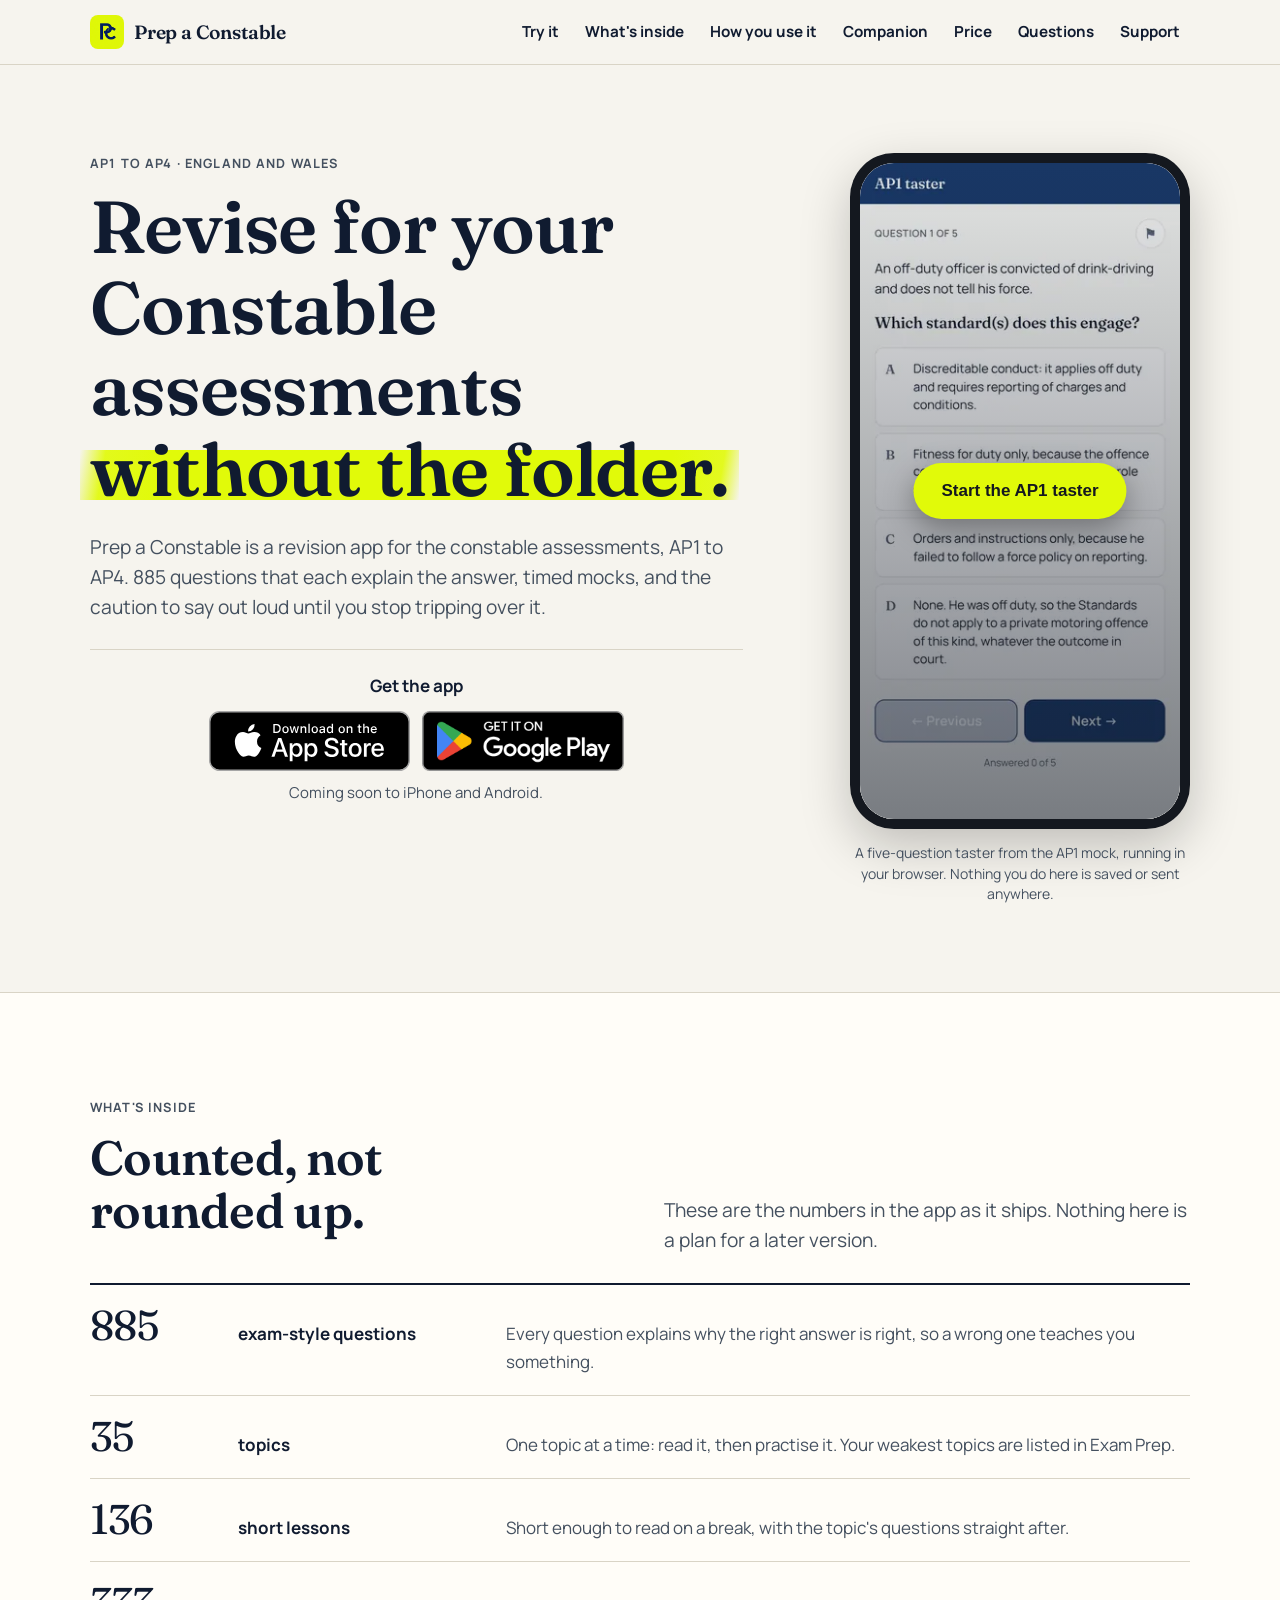
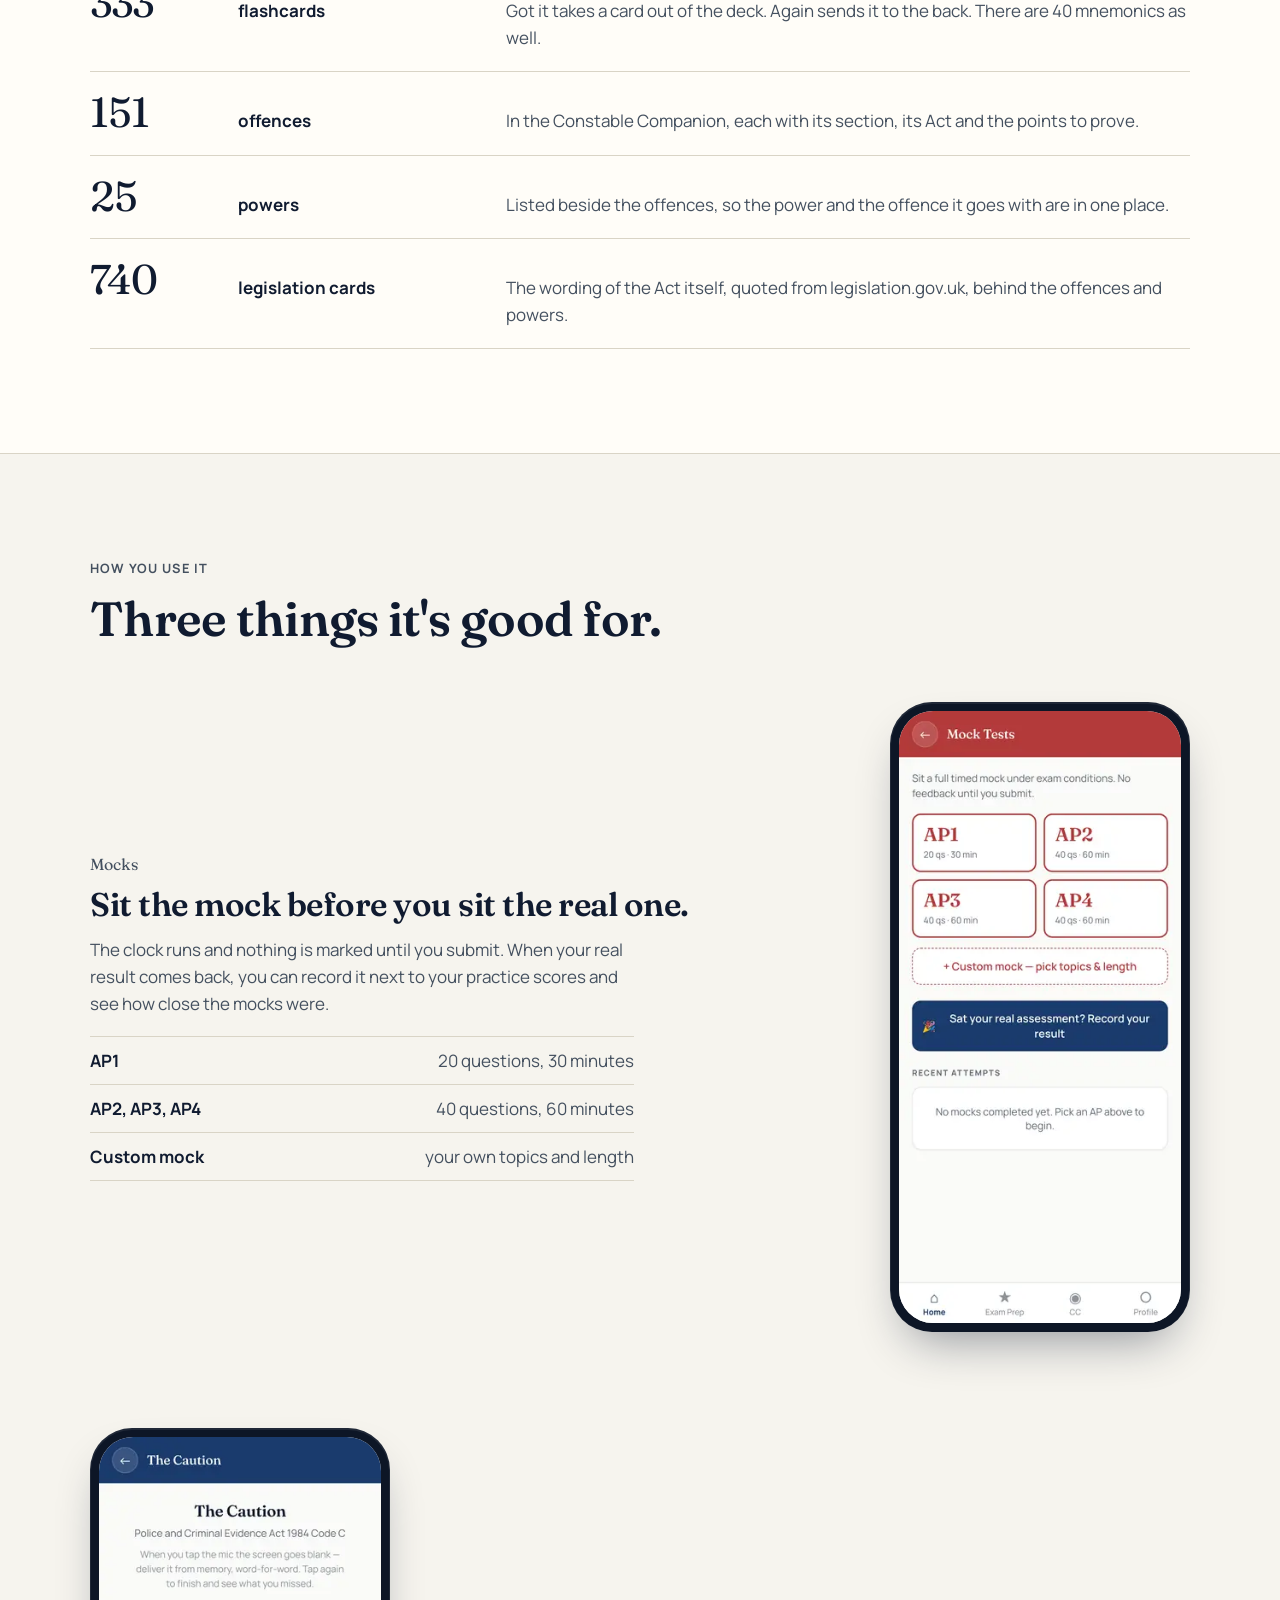
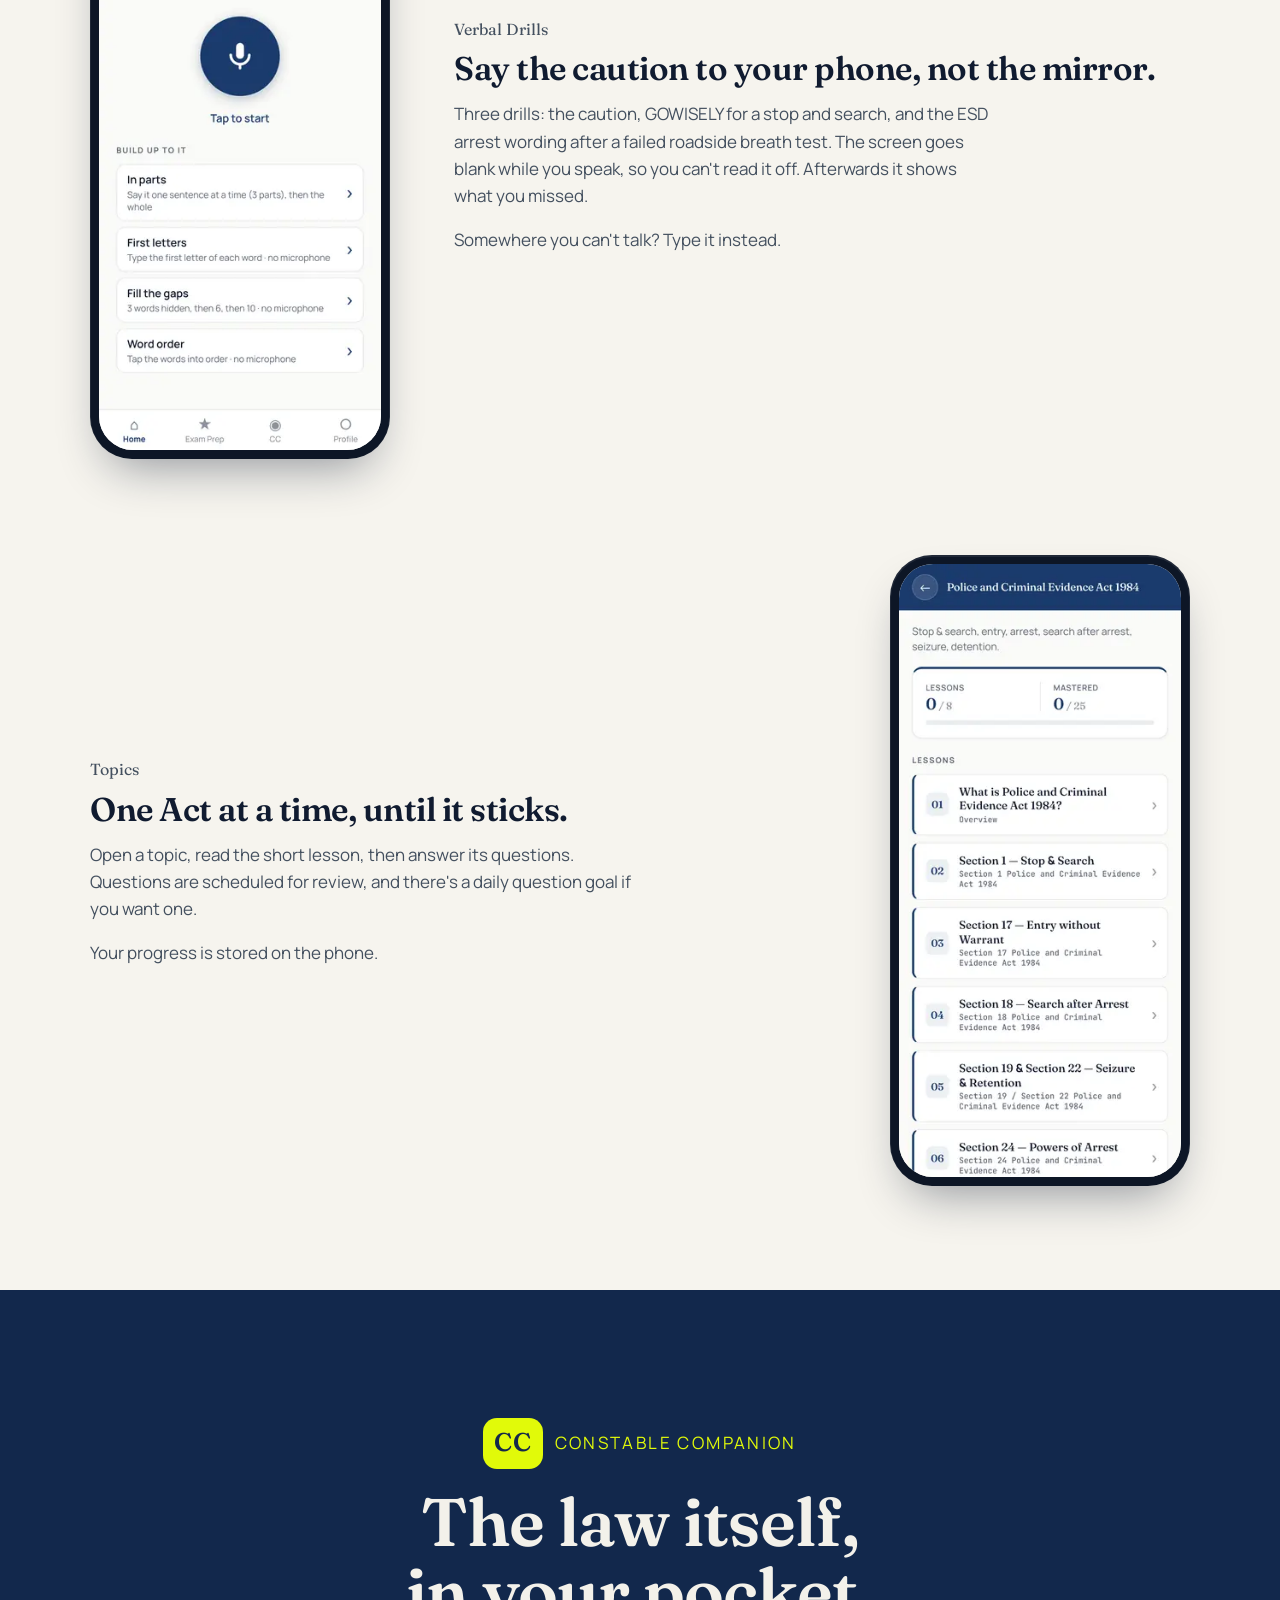
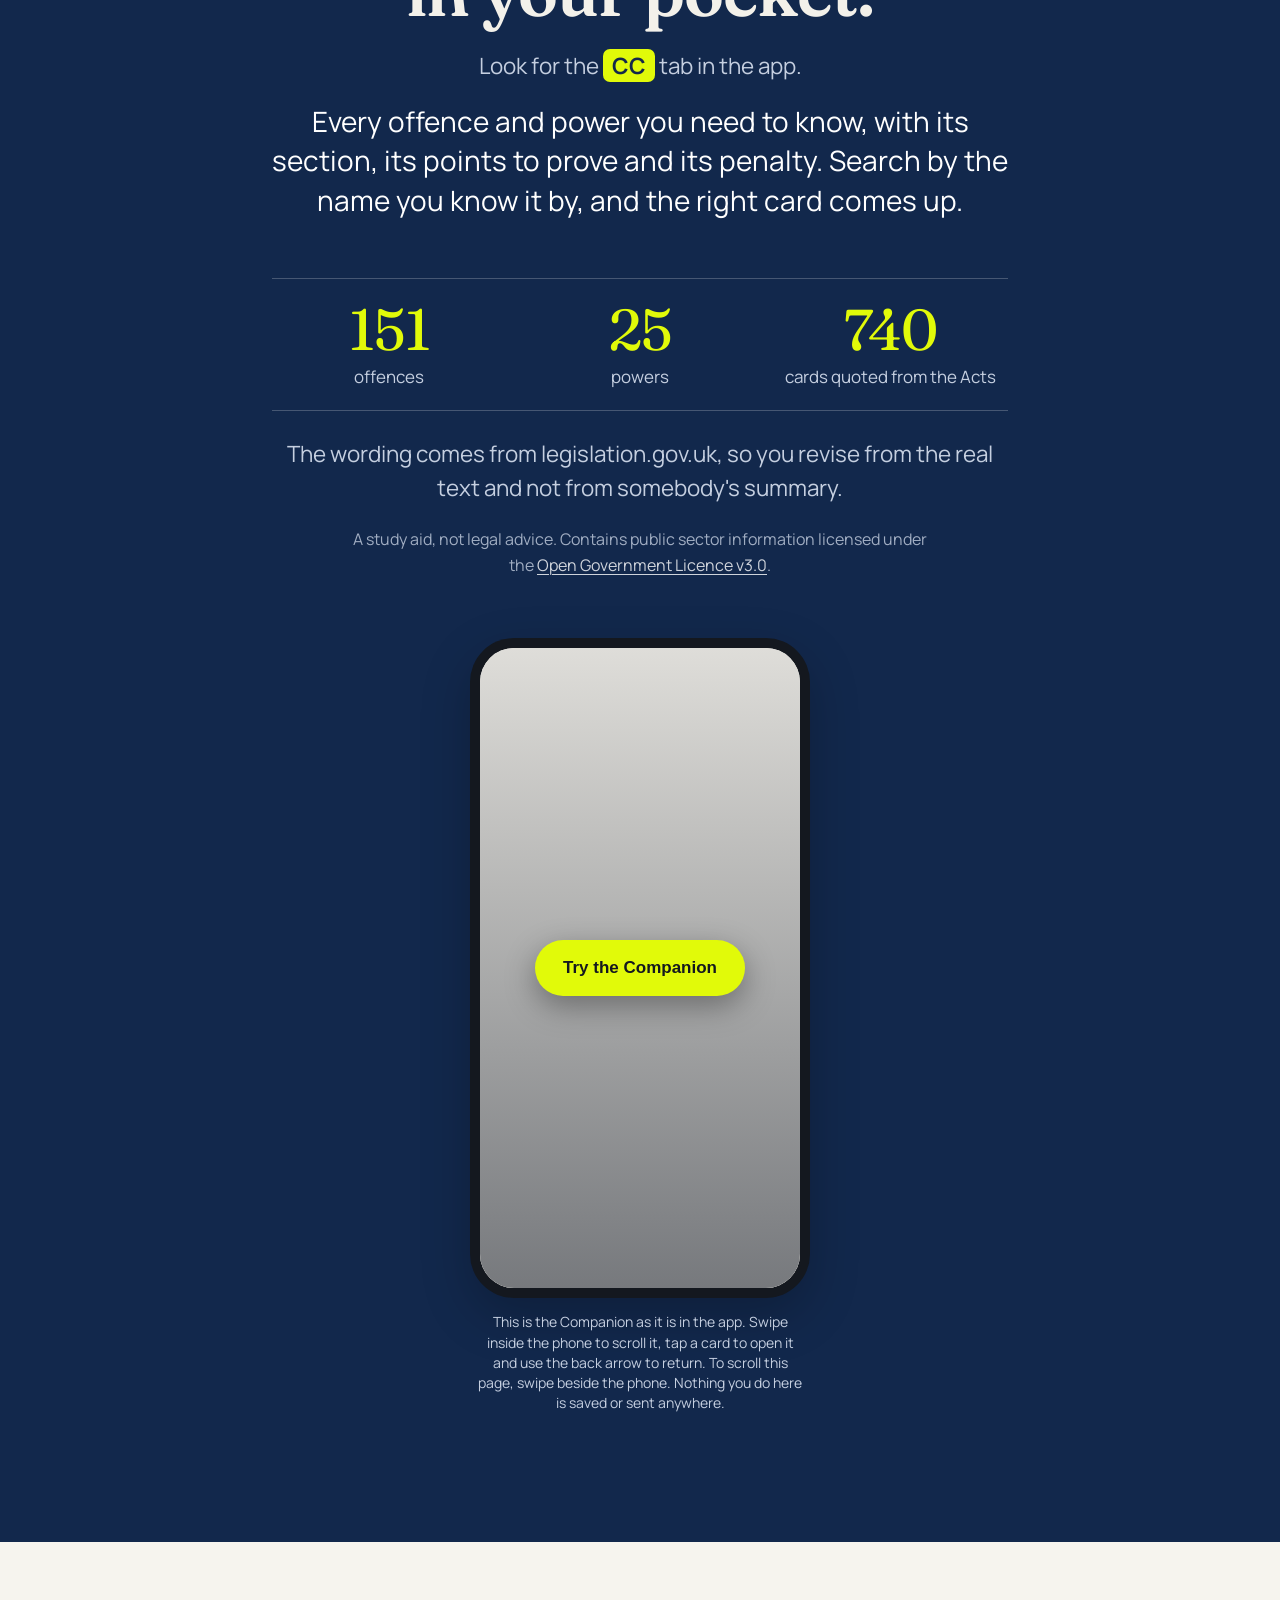
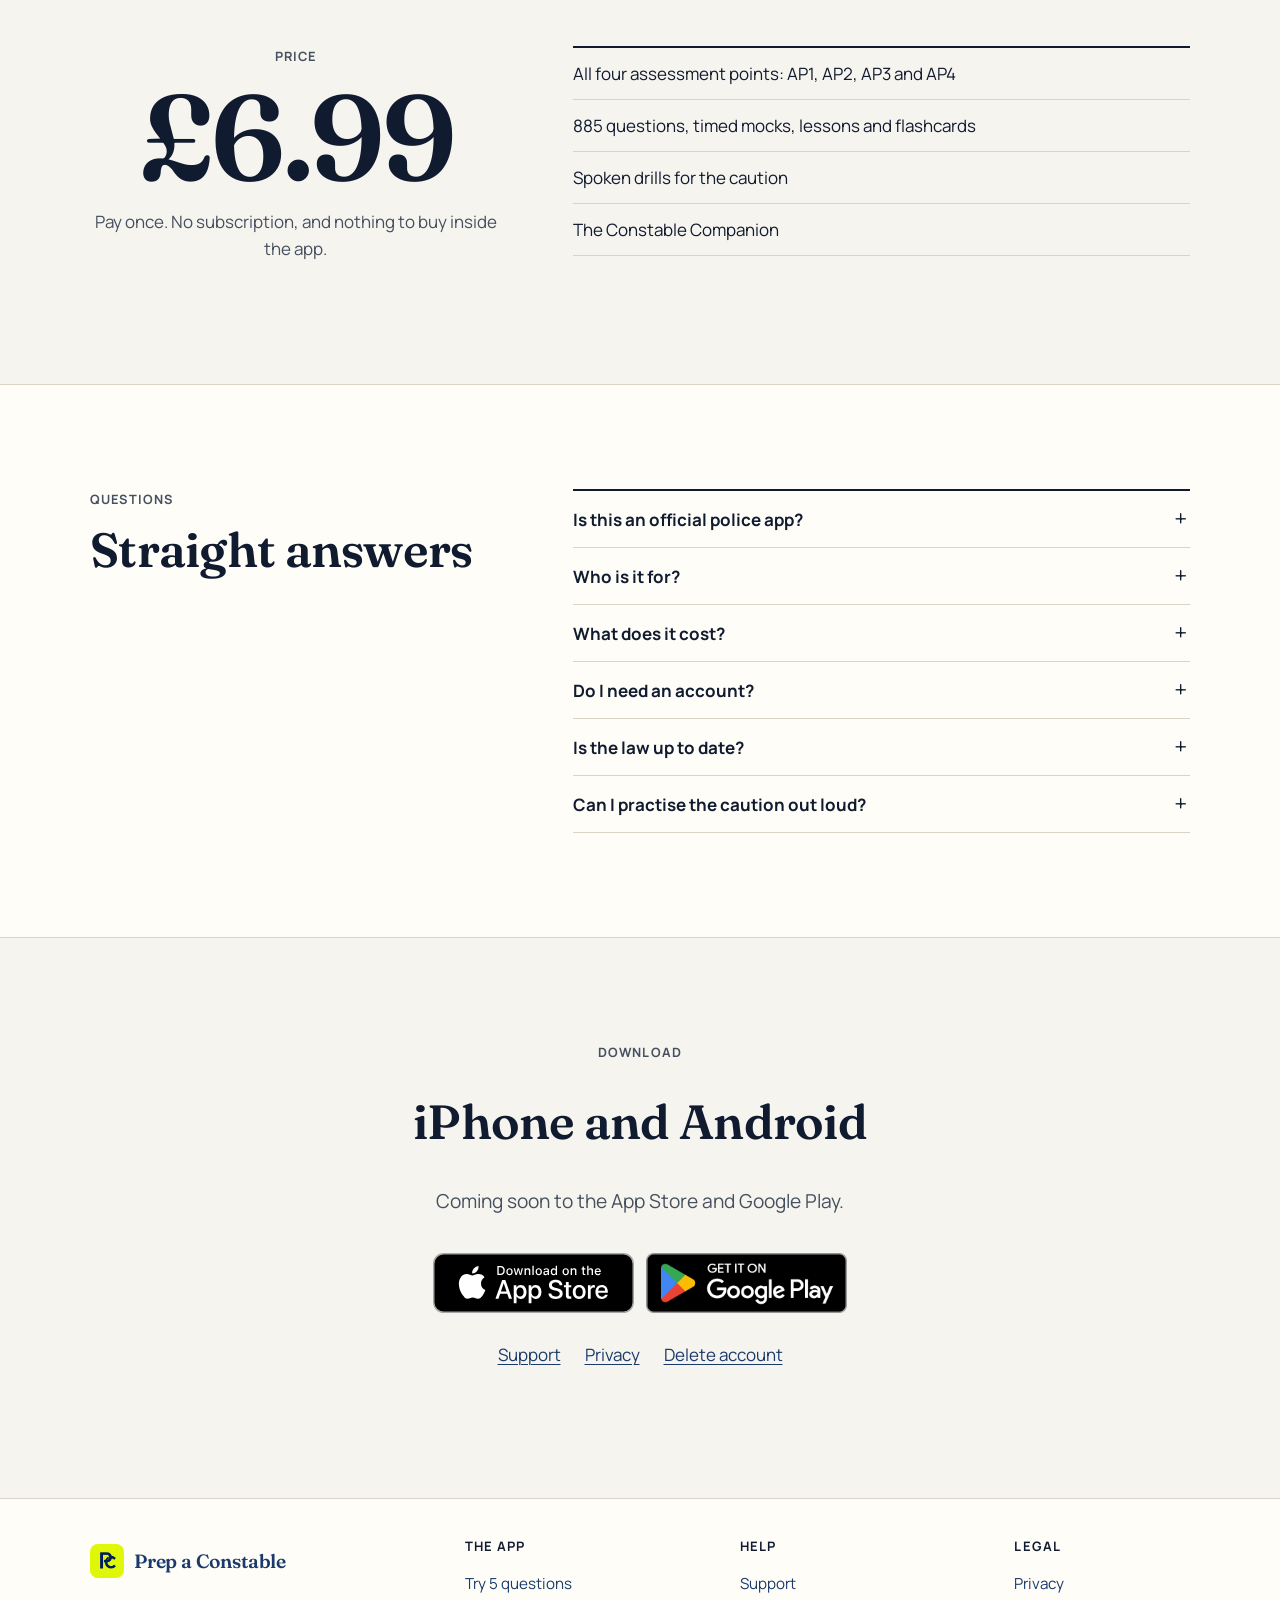
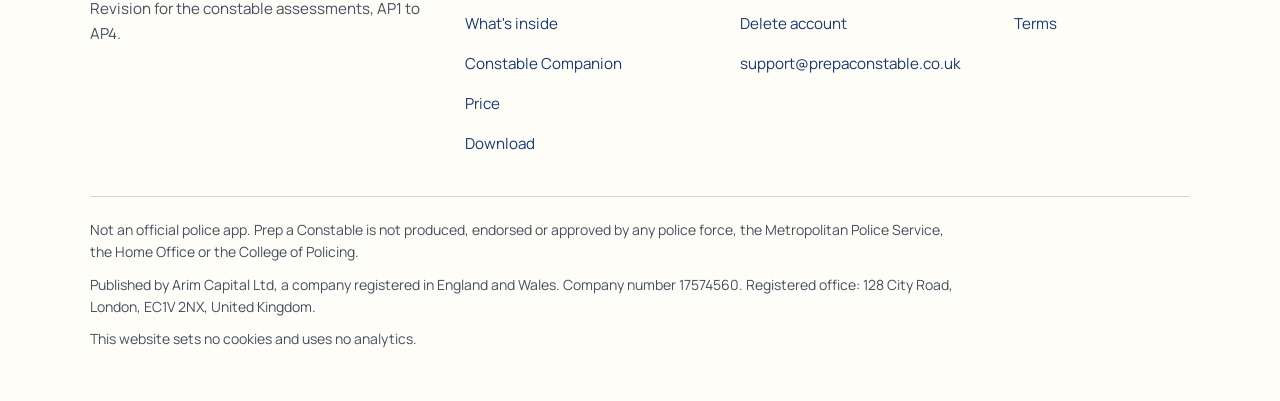
==== index.html @ a615c807 "Taster: review answers scrolls inside the phone; demos load far less data and are prefetched Co-Auth" ====
<!doctype html>
<html lang="en-GB"><head><meta charset="utf-8">
<meta http-equiv="Content-Security-Policy" content="default-src 'none'; script-src 'sha256-cvlem2Rlcb+inScVb7910PMAU98gRDEfAIUVUKXOWd4=' 'sha256-rfbsslGa/XWp/YQiBWVQQ/d7cWQomSovDuLhKlyTseo=' 'sha256-o21l0+7s1gO0MYOtX1Jg7D8yK/f5N3qwU0iGfilme2I=' 'sha256-qBD+18AYLGCgcmoQKFYhelRIwAm53iOezait9tj89w0=' 'sha256-VDtNrbPLiIrBE4JTD1JEiVqScLHePuVzpRLHst7OTAE='; style-src 'self'; img-src 'self' data:; font-src 'self'; frame-src 'self'; connect-src 'self'; object-src 'none'; base-uri 'none'; form-action 'none'"><meta name="viewport" content="width=device-width,initial-scale=1,viewport-fit=cover">
<title>Prep a Constable — revision for constable assessments</title>
<meta name="description" content="Independent revision for England and Wales constable assessments: questions, mocks, flashcards, spoken drills and a legislation companion.">
<meta name="robots" content="index, follow">
<meta name="theme-color" content="#f6f4ee" media="(prefers-color-scheme: light)">
<meta name="theme-color" content="#10161f" media="(prefers-color-scheme: dark)">
<meta name="color-scheme" content="light dark">
<meta name="referrer" content="strict-origin-when-cross-origin">
<link rel="canonical" href="https://prepaconstable.co.uk/">
<meta property="og:title" content="Prep a Constable — revision for constable assessments">
<meta property="og:description" content="Independent revision for England and Wales constable assessments: questions, mocks, flashcards, spoken drills and a legislation companion.">
<meta property="og:type" content="website">
<meta property="og:locale" content="en_GB">
<meta property="og:site_name" content="Prep a Constable">

<meta property="og:url" content="https://prepaconstable.co.uk/">
<meta property="og:image" content="https://prepaconstable.co.uk/assets/og.png">
<meta property="og:image:alt" content="Prep a Constable. Revision for constable assessments. Not an official police app.">
<meta name="twitter:card" content="summary_large_image">
<meta name="twitter:image" content="https://prepaconstable.co.uk/assets/og.png">
<link rel="icon" href="assets/favicon-32.png" type="image/png" sizes="32x32">
<link rel="apple-touch-icon" href="assets/apple-touch-icon.png">
<link rel="preload" href="assets/fonts/fraunces-600.woff2" as="font" type="font/woff2" crossorigin>
<link rel="preload" href="assets/fonts/manrope-400.woff2" as="font" type="font/woff2" crossorigin>
<link rel="stylesheet" href="assets/site.css?v=37">
<script>document.documentElement.className="js"</script>
</head>
<body>
<a class="skip" href="#content">Skip to content</a>
<header class="site-header"><div class="wrap bar">
<a class="brand" href="./"><img src="assets/icon-128.png" alt="" width="34" height="34"><span>Prep a Constable</span></a>
<button class="menu-btn" type="button" aria-expanded="false" aria-controls="site-nav">Menu</button>
<nav id="site-nav" aria-label="Primary">
<a href="#demo" class="demo-link" hidden>Try it</a>
<a href="#features">What's inside</a>
<a href="#how-it-works">How you use it</a>
<a href="#law">Companion</a>
<a href="#pricing">Price</a>
<a href="#faq">Questions</a>
<a href="support/">Support</a>
</nav></div></header>
<main id="content" tabindex="-1">

<section class="hero wrap">
<div>
<p class="eyebrow">AP1 to AP4 · England and Wales</p>
<h1>Revise for your Constable assessments <span class="mark">without the folder.</span></h1>
<p class="hero-try demo-link" hidden><a class="try-btn" href="#demo">Try 5 questions now</a></p>
<p class="lede">Prep a Constable is a revision app for the constable assessments, AP1 to AP4. 885 questions that each explain the answer, timed mocks, and the caution to say out loud until you stop tripping over it.</p>
<div class="get">
<p class="get-title">Get the app</p>
<ul class="get-badges"><li><picture><img class="badge-apple" src="assets/badges/app-store-wide.svg" alt="Download on the App Store" width="134" height="40"></picture></li><li><img class="badge-play" src="assets/badges/google-play-badge.png" alt="Get it on Google Play" width="564" height="168"></li></ul>
<p class="get-note">Coming soon to iPhone and Android.</p>
</div>
</div>
<div class="hero-device" id="demo">
<noscript><figure class="device"><img src="assets/screens/mock-question-330.webp" srcset="assets/screens/mock-question-330.webp 330w, assets/screens/mock-question-660.webp 660w" sizes="(min-width: 900px) 320px, 300px" alt="An AP1 mock in the app. Question 11 of 20 with the timer running, a scenario about an officer on a public order operation, and four answers to choose from." width="330" height="717" fetchpriority="high"></figure></noscript>
<div class="demo-device" id="demo-device" hidden>
<div class="demo-bezel"><div class="demo-screen" id="demo-screen">
<button class="demo-start" type="button" aria-label="Start the AP1 taster"><img src="assets/demo-poster-330.webp" srcset="assets/demo-poster-330.webp 330w, assets/demo-poster-660.webp 660w" sizes="300px" alt="" width="330" height="682" fetchpriority="high"><span class="demo-play">Start the AP1 taster</span></button>
</div></div>
<p class="demo-small">A five-question taster from the AP1 mock, running in your browser. Nothing you do here is saved or sent anywhere.</p>
<p class="demo-fail" hidden>The taster has not loaded in this browser. <a href="demo/" target="_blank" rel="noopener">Open it on its own page</a>.</p>
</div>
</div>
</section>

<section class="section inside" id="features">
<div class="wrap">
<div class="inside-head">
<div><p class="eyebrow">What's inside</p><h2>Counted, not rounded up.</h2></div>
<p class="lede">These are the numbers in the app as it ships. Nothing here is a plan for a later version.</p>
</div>
<ul class="ledger">
<li><span class="n">885</span><h3>exam-style questions</h3><p>Every question explains why the right answer is right, so a wrong one teaches you something.</p></li>
<li><span class="n">35</span><h3>topics</h3><p>One topic at a time: read it, then practise it. Your weakest topics are listed in Exam Prep.</p></li>
<li><span class="n">136</span><h3>short lessons</h3><p>Short enough to read on a break, with the topic's questions straight after.</p></li>
<li><span class="n">333</span><h3>flashcards</h3><p>Got it takes a card out of the deck. Again sends it to the back. There are 40 mnemonics as well.</p></li>
<li><span class="n">151</span><h3>offences</h3><p>In the Constable Companion, each with its section, its Act and the points to prove.</p></li>
<li><span class="n">25</span><h3>powers</h3><p>Listed beside the offences, so the power and the offence it goes with are in one place.</p></li>
<li><span class="n">740</span><h3>legislation cards</h3><p>The wording of the Act itself, quoted from legislation.gov.uk, behind the offences and powers.</p></li>
</ul>
</div>
</section>

<section class="section" id="how-it-works">
<div class="wrap">
<p class="eyebrow">How you use it</p>
<h2>Three things it's good for.</h2>
<div class="uses">

<article class="use">
<div>
<p class="step">Mocks</p>
<h3>Sit the mock before you sit the real one.</h3>
<p>The clock runs and nothing is marked until you submit. When your real result comes back, you can record it next to your practice scores and see how close the mocks were.</p>
<ul class="facts">
<li><b>AP1</b><span>20 questions, 30 minutes</span></li>
<li><b>AP2, AP3, AP4</b><span>40 questions, 60 minutes</span></li>
<li><b>Custom mock</b><span>your own topics and length</span></li>
</ul>
</div>
<figure class="device"><img src="assets/screens/mock-tests-330.webp" srcset="assets/screens/mock-tests-330.webp 330w, assets/screens/mock-tests-660.webp 660w" sizes="(min-width: 760px) 300px, 270px" alt="Mock Tests screen. AP1 is 20 questions and 30 minutes. AP2, AP3 and AP4 are 40 questions and 60 minutes. There is a custom mock, and a control to record a real assessment result." width="330" height="717" loading="lazy" decoding="async"></figure>
</article>

<article class="use flip">
<div>
<p class="step">Verbal Drills</p>
<h3>Say the caution to your phone, not the mirror.</h3>
<p>Three drills: the caution, GOWISELY for a stop and search, and the ESD arrest wording after a failed roadside breath test. The screen goes blank while you speak, so you can't read it off. Afterwards it shows what you missed.</p>
<p>Somewhere you can't talk? Type it instead.</p>
</div>
<figure class="device"><img src="assets/screens/caution-330.webp" srcset="assets/screens/caution-330.webp 330w, assets/screens/caution-660.webp 660w" sizes="(min-width: 760px) 300px, 270px" alt="The Caution verbal drill before recording: the microphone button, and four ways to build up to it: in parts, first letters, fill the gaps and word order." width="330" height="717" loading="lazy" decoding="async"></figure>
</article>

<article class="use">
<div>
<p class="step">Topics</p>
<h3>One Act at a time, until it sticks.</h3>
<p>Open a topic, read the short lesson, then answer its questions. Questions are scheduled for review, and there's a daily question goal if you want one.</p>
<p>Your progress is stored on the phone.</p>
</div>
<figure class="device"><img src="assets/screens/topic-330.webp" srcset="assets/screens/topic-330.webp 330w, assets/screens/topic-660.webp 660w" sizes="(min-width: 760px) 300px, 270px" alt="The Police and Criminal Evidence Act 1984 topic, with 8 lessons including stop and search, entry, search after arrest, seizure and powers of arrest." width="330" height="717" loading="lazy" decoding="async"></figure>
</article>

</div>
</div>
</section>

<section class="section law" id="law">
<div class="wrap law-grid">
<div class="law-copy">
<p class="law-cc"><span class="cc-mark" aria-hidden="true">CC</span><span class="law-eyebrow">Constable Companion</span></p>
<h2>The law itself, in your pocket.</h2>
<p class="law-tab">Look for the <b>CC</b> tab in the app.</p>
<p class="law-lede">Every offence and power you need to know, with its section, its points to prove and its penalty. Search by the name you know it by, and the right card comes up.</p>
<ul class="law-stats"><li><b>151</b><span>offences</span></li><li><b>25</b><span>powers</span></li><li><b>740</b><span>cards quoted from the Acts</span></li></ul>
<p>The wording comes from legislation.gov.uk, so you revise from the real text and not from somebody's summary.</p>
<p class="law-small">A study aid, not legal advice. Contains public sector information licensed under the <a href="https://www.nationalarchives.gov.uk/doc/open-government-licence/version/3/">Open Government Licence v3.0</a>.</p>
</div>
<div class="law-device" id="cc-demo">
<noscript><figure class="device"><img src="assets/screens/companion-330.webp" srcset="assets/screens/companion-330.webp 330w, assets/screens/companion-660.webp 660w" sizes="(min-width: 860px) 300px, 270px" alt="Constable Companion on the Daily-use tab: a search box and offence cards that name the section and the Act." width="330" height="717" loading="lazy" decoding="async"></figure></noscript>
<div class="demo-device" id="cc-device" hidden>
<div class="demo-bezel"><div class="demo-screen" id="cc-screen">
<button class="demo-start" type="button" aria-label="Try the Constable Companion"><img src="assets/screens/companion-330.webp" srcset="assets/screens/companion-330.webp 330w, assets/screens/companion-660.webp 660w" sizes="300px" alt="" width="330" height="717" loading="lazy" decoding="async"><span class="demo-play">Try the Companion</span></button>
</div></div>
<p class="demo-small">This is the Companion as it is in the app. Swipe inside the phone to scroll it, tap a card to open it and use the back arrow to return. To scroll this page, swipe beside the phone. Nothing you do here is saved or sent anywhere.</p>
<p class="demo-fail" hidden>The preview has not loaded in this browser. <a href="companion/" target="_blank" rel="noopener">Open it on its own page</a>.</p>
</div>
</div>
</div>
</section>

<section class="section" id="pricing">
<div class="wrap price">
<div>
<p class="eyebrow">Price</p>
<h2 class="price-big">£6.99</h2>
<p class="price-terms">Pay once. No subscription, and nothing to buy inside the app.</p>
</div>
<div>
<ul class="price-list">
<li>All four assessment points: AP1, AP2, AP3 and AP4</li>
<li>885 questions, timed mocks, lessons and flashcards</li>
<li>Spoken drills for the caution</li>
<li>The Constable Companion</li>
</ul>
</div>
</div>
</section>

<section class="section faq-band" id="faq">
<div class="wrap faq-grid">
<div><p class="eyebrow">Questions</p><h2>Straight answers</h2></div>
<div class="faq">
<details><summary>Is this an official police app?</summary><p>No. Prep a Constable is an independent revision app. It is not produced, endorsed or approved by any police force, the Metropolitan Police Service, the Home Office or the College of Policing.</p></details>
<details><summary>Who is it for?</summary><p>Anyone preparing for the constable assessments in England and Wales: AP1, AP2, AP3 and AP4.</p></details>
<details><summary>What does it cost?</summary><p>£6.99, once. No subscription and nothing to buy inside the app.</p></details>
<details><summary>Do I need an account?</summary><p>No. You can use the whole app without one. Sign in with Apple, Google or an email link if you want your progress on more than one device.</p></details>
<details><summary>Is the law up to date?</summary><p>The wording on the legislation cards was taken from legislation.gov.uk between 25 October and 9 November 2026, and the app shows that date. It is a study aid, so check the live legislation before you rely on a point.</p></details>
<details><summary>Can I practise the caution out loud?</summary><p>Yes. Say it to your phone and the app shows the words you missed. You can also build up to it in parts, or type it when you can't talk.</p></details>
</div>
</div>
</section>

<section class="section" id="download">
<div class="wrap download">
<p class="eyebrow">Download</p>
<h2>iPhone and Android</h2>
<p class="lede">Coming soon to the App Store and Google Play.</p>
<ul class="get-badges"><li><picture><img class="badge-apple" src="assets/badges/app-store-wide.svg" alt="Download on the App Store" width="134" height="40"></picture></li><li><img class="badge-play" src="assets/badges/google-play-badge.png" alt="Get it on Google Play" width="564" height="168"></li></ul>
<p class="links"><a href="support/">Support</a><a href="privacy/">Privacy</a><a href="delete-account/">Delete account</a></p>
</div>
</section>
</main>
<footer class="site-footer"><div class="wrap">
<div class="foot-grid">
<div class="foot-brand"><a class="brand" href="./"><img src="assets/icon-128.png" alt="" width="34" height="34"><span>Prep a Constable</span></a>
<p class="foot-tag">Revision for the constable assessments, AP1 to AP4.</p></div>
<nav class="foot-col" aria-label="The app"><h2>The app</h2><ul><li><a href="#demo">Try 5 questions</a></li><li><a href="#features">What's inside</a></li><li><a href="#law">Constable Companion</a></li><li><a href="#pricing">Price</a></li><li><a href="#download">Download</a></li></ul></nav>
<nav class="foot-col" aria-label="Help"><h2>Help</h2><ul><li><a href="support/">Support</a></li><li><a href="delete-account/">Delete account</a></li><li><a href="mailto:support@prepaconstable.co.uk">support@prepaconstable.co.uk</a></li></ul></nav>
<nav class="foot-col" aria-label="Legal"><h2>Legal</h2><ul><li><a href="privacy/">Privacy</a></li><li><a href="terms/">Terms</a></li></ul></nav>
</div>
<div class="foot-legal">
<p>Not an official police app. Prep a Constable is not produced, endorsed or approved by any police force, the Metropolitan Police Service, the Home Office or the College of Policing.</p>
<p>Published by Arim Capital Ltd, a company registered in England and Wales. Company number 17574560. Registered office: 128 City Road, London, EC1V 2NX, United Kingdom.</p>
<p>This website sets no cookies and uses no analytics.</p>
</div>
</div></footer>
<script type="application/ld+json">{"@context":"https://schema.org","@type":"SoftwareApplication","name":"Prep a Constable","applicationCategory":"EducationalApplication","operatingSystem":"iOS, Android","description":"Independent revision for England and Wales constable assessments: questions, mocks, flashcards, spoken drills and a legislation companion.","publisher":{"@type":"Organization","name":"Arim Capital Ltd","url":"https://prepaconstable.co.uk","email":"support@prepaconstable.co.uk"},"offers":{"@type":"Offer","price":"6.99","priceCurrency":"GBP"}}</script>
<script>(function(){var b=document.querySelector(".menu-btn"),n=document.getElementById("site-nav");if(!b||!n)return;function set(o){n.classList.toggle("open",o);b.setAttribute("aria-expanded",o?"true":"false")}b.addEventListener("click",function(){set(!n.classList.contains("open"))});n.addEventListener("click",function(e){if(e.target.closest("a"))set(false)});document.addEventListener("keydown",function(e){if(e.key==="Escape")set(false)})})();</script>
<script>(function(){var sec=document.getElementById("demo");if(!sec)return;document.getElementById("demo-device").hidden=false;var ls=document.querySelectorAll(".demo-link");for(var li=0;li<ls.length;li++)ls[li].hidden=false;var fail=sec.querySelector(".demo-fail");var dev=document.getElementById("demo-device"),scr=document.getElementById("demo-screen"),start=sec.querySelector(".demo-start"),W=390,H=800,fr=null;function fit(){var bz=scr.parentNode,hd=document.querySelector(".site-header"),av=window.innerHeight-(hd?hd.getBoundingClientRect().height:64)-44,full=Math.min(bz.parentNode.clientWidth,340)-20,k=Math.min(full/W,av/H,1);bz.style.width=(W*k)+"px";bz.style.margin="0 auto";scr.style.height=(H*k)+"px";if(fr){fr.height=H;fr.style.transform="scale("+k+")"}}function launch(){if(fr)fr.remove();H=800;fr=document.createElement("iframe");fr.src="demo/";fr.title="Prep a Constable interactive demo";fr.width=W;fr.height=H;fr.setAttribute("sandbox","allow-scripts allow-same-origin allow-popups allow-popups-to-escape-sandbox");fr.setAttribute("referrerpolicy","no-referrer");fr.setAttribute("loading","eager");scr.appendChild(fr);if(start)start.hidden=true;fit();try{fr.focus({preventScroll:true})}catch(e){}var mine=fr;setTimeout(function(){if(mine!==fr)return;var ok=false;try{var d=mine.contentDocument;ok=!!(d&&d.body&&d.body.innerText&&d.body.innerText.length>20)}catch(e){ok=true}if(!ok&&fail)fail.hidden=false},9000)}start.addEventListener("click",launch);var tb=document.querySelector(".try-btn");if(tb)tb.addEventListener("click",function(e){e.preventDefault();if(!fr)launch();var go=function(){var hd=document.querySelector(".site-header"),off=(hd?hd.getBoundingClientRect().height:64)+8;window.scrollTo({top:dev.getBoundingClientRect().top+window.pageYOffset-off,behavior:"smooth"})};go();setTimeout(go,700)});window.addEventListener("resize",fit);window.addEventListener("message",function(e){if(fr&&e.source===fr.contentWindow&&e.data&&e.data.type==="pc-demo-height"&&e.data.height>0){var nh=Math.max(480,Math.min(900,Math.round(e.data.height)));if(nh!==H){H=nh;fit()}return}if(fr&&e.source===fr.contentWindow&&e.data&&e.data.type==="pc-demo-get-app"){var d=document.getElementById("download");if(d){d.scrollIntoView({behavior:"smooth",block:"start"});d.setAttribute("tabindex","-1");d.focus({preventScroll:true})}}});fit()})();</script>
<script>(function(){var sec=document.getElementById("cc-demo");if(!sec)return;var dev=document.getElementById("cc-device"),scr=document.getElementById("cc-screen"),start=sec.querySelector(".demo-start"),fail=sec.querySelector(".demo-fail"),W=390,H=780,fr=null;dev.hidden=false;function fit(){var bz=scr.parentNode,hd=document.querySelector(".site-header"),av=window.innerHeight-(hd?hd.getBoundingClientRect().height:64)-44,full=Math.min(bz.parentNode.clientWidth,340)-20,k=Math.min(full/W,av/H,1);bz.style.width=(W*k)+"px";bz.style.margin="0 auto";scr.style.height=(H*k)+"px";if(fr){fr.height=H;fr.style.transform="scale("+k+")"}}function bring(){var hd=document.querySelector(".site-header"),off=(hd?hd.getBoundingClientRect().height:64)+12;window.scrollTo({top:dev.getBoundingClientRect().top+window.pageYOffset-off,behavior:"smooth"})}function launch(){if(fr)return;fr=document.createElement("iframe");fr.src="companion/";fr.title="Constable Companion preview";fr.width=W;fr.height=H;fr.setAttribute("sandbox","allow-scripts allow-same-origin allow-popups allow-popups-to-escape-sandbox");fr.setAttribute("referrerpolicy","no-referrer");fr.setAttribute("scrolling","no");scr.appendChild(fr);start.hidden=true;fit();bring();setTimeout(bring,600);var mine=fr;setTimeout(function(){if(mine!==fr)return;var ok=false;try{var d=mine.contentDocument;ok=!!(d&&d.body&&d.body.innerText&&d.body.innerText.length>20)}catch(e){ok=true}if(!ok&&fail)fail.hidden=false},9000)}start.addEventListener("click",launch);window.addEventListener("resize",fit);window.addEventListener("message",function(e){if(!fr||e.source!==fr.contentWindow||!e.data)return;if(e.data.type==="pc-demo-get-app"){var d=document.getElementById("download");if(d){d.scrollIntoView({behavior:"smooth",block:"start"});d.setAttribute("tabindex","-1");d.focus({preventScroll:true})}}});fit()})();</script>
<script>(function(){function go(){try{var c=navigator.connection;if(c&&c.saveData)return}catch(e){}function pf(u){var l=document.createElement("link");l.rel="prefetch";l.href=u;document.head.appendChild(l)}pf("demo/");pf("demo/app.js");fetch("companion/").then(function(r){return r.text()}).then(function(t){var m=/src="(expo-static\/[^"]+\.js)"/.exec(t);if(m)pf("companion/"+m[1])}).catch(function(){})}function later(){if("requestIdleCallback"in window)requestIdleCallback(go,{timeout:4000});else setTimeout(go,2500)}if(document.readyState==="complete")later();else window.addEventListener("load",later)})();</script>
</body></html>
---- assets/site.css ----
/* Prep a Constable marketing site.
   Fonts are the app's own (Fraunces, Manrope), self-hosted. No remote requests, no tracking. */

@font-face {
  font-family: "AmpSans";
  src: url("fonts/manrope-700.woff2") format("woff2");
  font-weight: 100 900;
  unicode-range: U+0026;
  font-display: swap;
}
@font-face {
  font-family: "Fraunces";
  src: url("fonts/fraunces-400.woff2") format("woff2");
  font-weight: 400;
  font-style: normal;
  font-display: swap;
}
@font-face {
  font-family: "Fraunces";
  src: url("fonts/fraunces-600.woff2") format("woff2");
  font-weight: 600;
  font-style: normal;
  font-display: swap;
}
@font-face {
  font-family: "Manrope";
  src: url("fonts/manrope-400.woff2") format("woff2");
  font-weight: 400;
  font-style: normal;
  font-display: swap;
}
@font-face {
  font-family: "Manrope";
  src: url("fonts/manrope-700.woff2") format("woff2");
  font-weight: 700;
  font-style: normal;
  font-display: swap;
}

:root {
  color-scheme: light;
  --paper: #f6f4ee;
  --sheet: #fffdf8;
  --ink: #101b30;
  --soft: #44505f;
  --rule: #d9d4c6;
  --navy: #1a3a6c;
  --navy-deep: #12284c;
  --on-navy: #f3f1ea;
  --on-navy-soft: #c5cfe0;
  --link: #1a3a6c;
  --mark: #e1fa09;
  --focus: #1a3a6c;
  --bezel: #0d1626;
  --serif: "AmpSans", "Fraunces", "Iowan Old Style", Palatino, Georgia, serif;
  --sans: "Manrope", system-ui, -apple-system, "Segoe UI", Roboto, Arial, sans-serif;
  --gutter: max(20px, env(safe-area-inset-left), env(safe-area-inset-right));
  --header-h: 64px;
}

@media (prefers-color-scheme: dark) {
  :root {
    color-scheme: dark;
    --paper: #10161f;
    --sheet: #18212e;
    --ink: #f2f4f8;
    --soft: #c3ccd9;
    --rule: #2f3c50;
    --navy: #b9d0ff;
    --navy-deep: #0b1830;
    --link: #b9d0ff;
    --focus: #e1fa09;
    --bezel: #05090f;
  }
}

*, *::before, *::after { box-sizing: border-box; }

html {
  scroll-behavior: smooth;
  -webkit-text-size-adjust: 100%;
  text-size-adjust: 100%;
  scroll-padding-top: calc(var(--header-h) + 16px);
}

@media (prefers-reduced-motion: reduce) {
  html { scroll-behavior: auto; }
}

body {
  margin: 0;
  background: var(--paper);
  color: var(--ink);
  font-family: var(--sans);
  font-size: 1.0625rem;
  line-height: 1.6;
  overflow-wrap: break-word;
}

img { max-width: 100%; height: auto; display: block; }

a { color: var(--link); text-underline-offset: 0.18em; text-decoration-thickness: 1px; }
a:hover { text-decoration-thickness: 2px; }

:focus { outline: none; }
:focus-visible { outline: 3px solid var(--focus); outline-offset: 3px; border-radius: 4px; }

::selection { background: var(--mark); color: #101b30; }

h1, h2, h3 { font-family: var(--serif); font-weight: 600; line-height: 1.1; letter-spacing: -0.015em; margin: 0; text-wrap: balance; }
p { margin: 0 0 1em; }

.wrap {
  width: 100%;
  max-width: 1140px;
  margin-inline: auto;
  padding-inline: var(--gutter);
}

.skip {
  position: absolute;
  left: 12px;
  top: 0;
  transform: translateY(-140%);
  background: var(--navy-deep);
  color: #fff;
  padding: 12px 16px;
  z-index: 40;
  border-radius: 0 0 8px 8px;
}
.skip:focus { transform: none; }

/* ---- Header ------------------------------------------------------------ */

.site-header {
  position: sticky;
  top: 0;
  z-index: 30;
  background: var(--paper);
  border-bottom: 1px solid var(--rule);
  padding-top: env(safe-area-inset-top);
}

.bar {
  display: flex;
  flex-wrap: wrap;
  align-items: center;
  justify-content: space-between;
  gap: 0 20px;
  min-height: var(--header-h);
}

.brand {
  display: inline-flex;
  align-items: center;
  gap: 10px;
  min-height: 44px;
  color: var(--ink);
  text-decoration: none;
  font-family: var(--serif);
  font-size: 1.2rem;
  font-weight: 600;
  letter-spacing: -0.01em;
}
.brand img { width: 34px; height: 34px; border-radius: 8px; }

.menu-btn { display: none; }

.site-header nav { display: flex; flex-wrap: wrap; gap: 0 6px; }

.site-header nav a {
  display: inline-flex;
  align-items: center;
  min-height: 44px;
  padding: 0 10px;
  color: var(--ink);
  font-weight: 700;
  font-size: 0.95rem;
  text-decoration: none;
  border-radius: 6px;
}
.site-header nav a:hover,
.site-header nav a[aria-current="page"] { text-decoration: underline; text-decoration-thickness: 2px; text-underline-offset: 0.4em; }

/* With JavaScript, small screens get a Menu button; without it the links simply wrap. */
@media (max-width: 859px) {
  .js .menu-btn {
    display: inline-flex;
    align-items: center;
    gap: 8px;
    min-height: 44px;
    min-width: 44px;
    padding: 0 14px;
    font: inherit;
    font-weight: 700;
    font-size: 0.95rem;
    color: var(--ink);
    background: transparent;
    border: 1.5px solid var(--ink);
    border-radius: 8px;
    cursor: pointer;
  }
  .js .menu-btn::before {
    content: "";
    width: 16px;
    height: 10px;
    border-top: 2px solid currentColor;
    border-bottom: 2px solid currentColor;
  }
  .js .site-header nav { display: none; flex-basis: 100%; flex-direction: column; padding: 4px 0 12px; border-top: 1px solid var(--rule); }
  .js .site-header nav.open { display: flex; }
  .js .site-header nav a { min-height: 48px; padding: 0 4px; font-size: 1.0625rem; border-bottom: 1px solid var(--rule); border-radius: 0; }
  .js .site-header nav a:last-child { border-bottom: 0; }
}

/* ---- Disclaimer --------------------------------------------------------- */

.disclaimer { background: var(--navy-deep); color: var(--on-navy); font-size: 0.95rem; line-height: 1.5; }
.disclaimer p { margin: 0; padding: 12px 0; }
.disclaimer strong { color: var(--mark); }

/* ---- Shared bits -------------------------------------------------------- */

.eyebrow {
  font-size: 0.8rem;
  font-weight: 700;
  letter-spacing: 0.09em;
  text-transform: uppercase;
  color: var(--soft);
  margin: 0 0 14px;
}

.lede { font-size: 1.2rem; line-height: 1.55; color: var(--soft); max-width: 34em; }

.section { padding-block: clamp(56px, 9vw, 104px); }
.section h2 { font-size: clamp(1.9rem, 3.2vw + 1rem, 3rem); margin-bottom: 18px; }

main [id] { scroll-margin-top: calc(var(--header-h) + env(safe-area-inset-top) + 16px); }

.mark { background: linear-gradient(transparent 62%, var(--mark) 62%, var(--mark) 94%, transparent 94%); }
@media (prefers-color-scheme: dark) { .mark { background: none; text-decoration: underline; text-decoration-color: var(--mark); text-decoration-thickness: 0.12em; text-underline-offset: 0.12em; } }

/* A phone: the screenshot inside a plain dark bezel. The aspect ratio is fixed so nothing shifts as it loads. */
.device {
  margin: 0;
  width: min(100%, 300px);
  padding: 9px;
  background: var(--bezel);
  border-radius: 42px;
  box-shadow: 0 1px 0 1px rgba(255, 255, 255, 0.08) inset, 0 24px 48px -18px rgba(16, 27, 48, 0.45);
}
.device img { width: 100%; aspect-ratio: 1320 / 2868; border-radius: 34px; background: #f6f4ee; }

/* ---- Hero ---------------------------------------------------------------- */

.hero { display: grid; gap: 40px; padding-block: clamp(40px, 7vw, 88px) clamp(48px, 7vw, 88px); align-items: center; }
.hero h1 { font-size: clamp(2.5rem, 6.2vw + 0.6rem, 4.6rem); margin-bottom: 22px; }
.hero .device { justify-self: center; }

.price-line { display: flex; flex-wrap: wrap; align-items: baseline; gap: 4px 14px; margin: 28px 0 22px; padding-top: 22px; border-top: 1px solid var(--rule); }
.price-line b { font-family: var(--serif); font-size: 2.6rem; line-height: 1; letter-spacing: -0.02em; }
.price-line span { color: var(--soft); }

.stores { list-style: none; margin: 0; padding: 0; display: flex; flex-wrap: wrap; gap: 14px 22px; align-items: flex-start; }
.stores li { display: flex; flex-direction: column; align-items: center; gap: 6px; }
.store { display: flex; align-items: center; height: 48px; }
.badge-apple { height: 44px; width: auto; max-width: none; flex: none; }
.badge-play { height: 64px; width: auto; max-width: none; flex: none; margin: -10px; }
.soon { margin: 0; font-size: 0.85rem; font-weight: 700; color: var(--soft); }

@media (min-width: 900px) {
  .hero { grid-template-columns: minmax(0, 1.25fr) minmax(0, 0.75fr); gap: 56px; }
  .hero .device { justify-self: end; width: min(100%, 320px); }
}

/* ---- What is inside: a ledger, not cards -------------------------------- */

.inside { background: var(--sheet); border-block: 1px solid var(--rule); }
.inside-head { display: grid; gap: 8px 48px; margin-bottom: 28px; }
.inside-head .lede { margin: 0; }

.ledger { list-style: none; margin: 0; padding: 0; border-top: 2px solid var(--ink); }
.ledger li { display: grid; grid-template-columns: 5.2rem minmax(0, 1fr); gap: 2px 18px; padding: 18px 0; border-bottom: 1px solid var(--rule); align-items: baseline; }
.ledger .n { font-family: var(--serif); font-size: 2.1rem; line-height: 1; letter-spacing: -0.02em; font-variant-numeric: lining-nums; }
.ledger h3 { font-family: var(--sans); font-weight: 700; font-size: 1.0625rem; letter-spacing: 0; line-height: 1.35; }
.ledger p { grid-column: 2; margin: 0; color: var(--soft); }

@media (min-width: 760px) {
  .inside-head { grid-template-columns: minmax(0, 1fr) minmax(0, 1fr); align-items: end; }
  .ledger li { grid-template-columns: 7.5rem minmax(0, 15rem) minmax(0, 1fr); gap: 0 28px; padding: 20px 0; }
  .ledger .n { font-size: 2.6rem; }
  .ledger p { grid-column: 3; }
}

/* ---- How you use it: text beside a phone, sides alternate ---------------- */

.uses { display: grid; gap: clamp(56px, 8vw, 96px); margin-top: clamp(32px, 5vw, 56px); }
.use { display: grid; gap: 28px; align-items: center; }
.use .device { justify-self: center; width: min(100%, 270px); }
.use h3 { font-size: clamp(1.5rem, 1.6vw + 1rem, 2.05rem); margin-bottom: 14px; }
.use p { color: var(--soft); max-width: 32em; }
.use .facts { list-style: none; margin: 18px 0 0; padding: 0; border-top: 1px solid var(--rule); max-width: 32em; }
.use .facts li { padding: 10px 0; border-bottom: 1px solid var(--rule); display: flex; justify-content: space-between; gap: 16px; }
.use .facts b { font-weight: 700; }
.use .facts span { color: var(--soft); text-align: right; }
.step { font-family: var(--serif); font-size: 1rem; color: var(--soft); margin: 0 0 8px; }

@media (min-width: 760px) {
  .use { grid-template-columns: minmax(0, 1fr) 300px; gap: 64px; }
  .use .device { width: 100%; justify-self: end; }
  .use.flip { grid-template-columns: 300px minmax(0, 1fr); }
  .use.flip .device { order: -1; justify-self: start; }
}

/* ---- Law: the one dark band ---------------------------------------------- */

.law { background: var(--navy-deep); color: var(--on-navy); }
.law a { color: #fff; }
.law :focus-visible { outline-color: var(--mark); }
.law .eyebrow { color: var(--on-navy-soft); }
.law-grid { display: grid; gap: 40px; align-items: start; }
.law-copy p { color: var(--on-navy-soft); max-width: 36em; }
.law-copy .stamp {
  display: inline-block;
  margin: 4px 0 22px;
  padding: 8px 14px;
  border: 1.5px solid var(--mark);
  border-radius: 4px;
  color: var(--mark);
  font-weight: 700;
  font-size: 0.95rem;
  letter-spacing: 0.04em;
  text-transform: uppercase;
}
.law .device { justify-self: center; width: min(100%, 270px); box-shadow: 0 0 0 1px rgba(255, 255, 255, 0.14); }

@media (min-width: 860px) {
  .law-grid { grid-template-columns: minmax(0, 1fr) 300px; gap: 72px; }
  .law .device { width: 100%; position: sticky; top: calc(var(--header-h) + 32px); }
}

/* ---- Account note -------------------------------------------------------- */

.account { border-bottom: 1px solid var(--rule); }
.account .wrap { display: grid; gap: 12px 56px; padding-block: clamp(40px, 6vw, 64px); }
.account h2 { font-size: clamp(1.5rem, 1.6vw + 1rem, 2.05rem); }
.account p { margin: 0; color: var(--soft); }
@media (min-width: 860px) { .account .wrap { grid-template-columns: minmax(0, 0.8fr) minmax(0, 1.2fr); } }

/* ---- Price --------------------------------------------------------------- */

.price { display: grid; gap: 32px 72px; }
.section .price-big { font-family: var(--serif); font-size: clamp(4rem, 10vw + 1rem, 7.5rem); line-height: 0.95; letter-spacing: -0.03em; margin: 0 0 14px; }
.price-terms { color: var(--soft); max-width: 24em; }
.price-list { list-style: none; margin: 0 0 24px; padding: 0; border-top: 2px solid var(--ink); }
.price-list li { padding: 12px 0; border-bottom: 1px solid var(--rule); }
.price-small { color: var(--soft); font-size: 1rem; }
@media (min-width: 860px) { .price { grid-template-columns: minmax(0, 0.8fr) minmax(0, 1.2fr); } }

/* ---- FAQ ----------------------------------------------------------------- */

.faq-band { background: var(--sheet); border-block: 1px solid var(--rule); }
.faq-grid { display: grid; gap: 24px 72px; align-items: start; }
.faq { border-top: 2px solid var(--ink); }
.faq details { border-bottom: 1px solid var(--rule); }
.faq summary {
  cursor: pointer;
  list-style: none;
  display: flex;
  justify-content: space-between;
  align-items: center;
  gap: 16px;
  min-height: 56px;
  padding: 12px 0;
  font-weight: 700;
}
.faq summary::-webkit-details-marker { display: none; }
.faq summary::after { content: "+"; font-family: var(--serif); font-size: 1.5rem; line-height: 1; flex: none; width: 1.2rem; text-align: center; }
.faq details[open] summary::after { content: "\2013"; }
.faq details p { margin: 0 0 18px; color: var(--soft); max-width: 40em; }
@media (min-width: 860px) { .faq-grid { grid-template-columns: minmax(0, 0.8fr) minmax(0, 1.2fr); } .faq-grid h2 { position: sticky; top: calc(var(--header-h) + 32px); } }

/* ---- Download ------------------------------------------------------------ */

.download { display: grid; gap: 20px; }
.download .lede { margin-bottom: 8px; }
.download .links a { display: inline-flex; align-items: center; min-height: 44px; margin-right: 18px; }

/* ---- Footer -------------------------------------------------------------- */

.site-footer {
  border-top: 1px solid var(--rule);
  background: var(--sheet);
  color: var(--soft);
  font-size: 0.95rem;
  padding: 40px 0 calc(40px + env(safe-area-inset-bottom));
}
.site-footer .brand { margin-bottom: 14px; }
.site-footer p { margin: 0 0 10px; max-width: 46em; }
.site-footer a { color: var(--link); }
.footer-links { display: flex; flex-wrap: wrap; gap: 0 20px; }
.footer-links a, .site-footer p > a[href^="mailto"] { display: inline-flex; align-items: center; min-height: 44px; }

/* ---- Legal and support pages (their text is not changed) ------------------ */

.prose { max-width: 800px; padding-block: 40px 72px; }
.prose h1 { font-size: clamp(2rem, 4vw + 1rem, 3rem); margin: 0 0 12px; }
.prose h2 { font-size: 1.45rem; margin: 2em 0 0.5em; line-height: 1.2; }
.prose h3 { font-family: var(--sans); font-weight: 700; font-size: 1.0625rem; letter-spacing: 0; margin: 1.5em 0 0.4em; line-height: 1.35; }
.prose .lede { font-size: 1.15rem; color: var(--ink); max-width: none; }
.prose .note, .note { color: var(--soft); font-size: 0.95rem; }
.prose ul, .prose ol { padding-left: 1.3em; margin: 0 0 1em; }
.prose li { margin-bottom: 0.4em; }
.prose a { overflow-wrap: anywhere; }
.prose .card { margin: 16px 0; padding: 16px 18px; background: var(--sheet); border: 1px solid var(--rule); border-left: 4px solid var(--navy); border-radius: 6px; }
.prose .card strong { display: block; margin-bottom: 4px; }
.prose .card a { display: inline-flex; align-items: center; min-height: 44px; }

@media print {
  .site-header, .menu-btn, .stores { display: none; }
  .device { box-shadow: none; }
}

/* Interactive demo */
[hidden].demo-link,[hidden].demo,[hidden].demo-again,[hidden].demo-start{display:none!important}
.demo-grid{display:grid;gap:32px;align-items:center}
.demo-notes{padding-left:1.1em;margin:16px 0 20px;display:grid;gap:8px}
.demo-again{min-height:44px;padding:0 20px;border-radius:999px;border:1px solid var(--rule);background:transparent;color:inherit;font:inherit;font-weight:600;cursor:pointer}
.demo-device{justify-self:center;width:min(100%,340px)}
.demo-bezel{padding:10px;border-radius:44px;background:#14181f;box-shadow:0 18px 50px rgba(0,0,0,.22)}
.demo-screen{position:relative;overflow:hidden;border-radius:34px;background:#f6f4ee;width:100%}
.demo-screen iframe{position:absolute;top:0;left:0;border:0;transform-origin:0 0;background:#f6f4ee}
.demo-start{position:absolute;inset:0;width:100%;border:0;padding:0;background:#f6f4ee;cursor:pointer}
.demo-start img{width:100%;height:100%;object-fit:cover;object-position:top}
.demo-play{position:absolute;left:50%;bottom:7%;transform:translateX(-50%);min-height:48px;display:flex;align-items:center;padding:0 22px;border-radius:999px;background:#14284b;color:#fff;font-weight:700;white-space:nowrap}
.demo-start:focus-visible{outline:3px solid #14284b;outline-offset:-3px}.demo-again:focus-visible{outline:3px solid currentColor;outline-offset:3px}
@media (min-width:900px){.demo-grid{grid-template-columns:minmax(0,1fr) minmax(0,.8fr);gap:56px}.demo-device{justify-self:end}}
.demo-fail[hidden]{display:none!important}.demo-fail{margin-top:14px;font-weight:600}.demo-own{margin-top:12px;font-size:.9375rem}
.hero-try{margin:0 0 22px}.try-btn{display:inline-flex;align-items:center;min-height:48px;padding:0 24px;border-radius:999px;background:#14284b;color:#fff;font-weight:700;text-decoration:none}.try-btn:hover{background:#0e1b33}.try-btn:focus-visible{outline:3px solid currentColor;outline-offset:3px}@media (prefers-color-scheme:dark){.try-btn{background:var(--mark);color:#14181f}.try-btn:hover{filter:brightness(.92)}}
.hero-price{margin:22px 0 0;padding-top:18px;border-top:1px solid var(--rule);color:var(--soft)}
.hero-device{justify-self:center;width:min(100%,340px)}
.hero-device .demo-device{width:100%}
[hidden].demo-device{display:none!important}
.demo-small{margin:14px 4px 0;font-size:.875rem;line-height:1.45;color:var(--soft);text-align:center}
.demo-fail{text-align:center}
@media (min-width:900px){.hero{align-items:start}.hero-device{justify-self:end;position:sticky;top:calc(var(--header-h) + 24px)}}

.hero-stores{margin-top:18px}
.get{margin-top:26px;padding-top:22px;border-top:1px solid var(--rule)}
.get-title{margin:0 0 12px;font-weight:700;font-size:1.0625rem}
.get-badges{list-style:none;margin:0;padding:0;display:flex;align-items:center;gap:14px;--bh:clamp(44px,12.6vw,56px)}
.get-badges li{display:flex;align-items:center;height:var(--bh)}
.get-badges .badge-apple{height:var(--bh);width:auto}
.get-badges .badge-play{height:calc(var(--bh)*1.4545);width:auto;margin:calc(var(--bh)*-0.2273)}
.get-note{margin:10px 0 0;font-size:.9375rem;color:var(--soft)}
@media print{.get{display:none}}
/* 14 Nov: tidy-ups */
.get-badges{flex-wrap:wrap}
.demo-start::after{content:"";position:absolute;inset:0;background:linear-gradient(180deg,rgba(14,20,32,.10),rgba(14,20,32,.55))}
.demo-play{bottom:auto;top:50%;transform:translate(-50%,-50%);z-index:1;min-height:56px;padding:0 28px;font-size:1.0625rem;background:#e1fa09;color:#14181f;box-shadow:0 10px 30px rgba(0,0,0,.35)}
@media (max-width:699px){
  .ledger{display:grid;grid-template-columns:1fr 1fr;gap:0 20px}
  .ledger li{display:block;padding:16px 0}
  .ledger li .n{display:block}
  .ledger li h3{margin:2px 0 4px}
  .ledger li p{font-size:.9375rem;line-height:1.45}
  .ledger li:last-child{grid-column:1 / -1}
}
@media (min-width:900px){.hero-try{display:none}}
.law-small{font-size:.875rem;opacity:.8}
.download .get-badges{margin-top:8px}
.law{padding-block:clamp(72px,10vw,128px)}
.law h2{font-size:clamp(2.4rem,5vw + 1rem,4.2rem);line-height:1.04;margin-bottom:22px}
.law .law-eyebrow{color:var(--mark);font-size:.9375rem}
.law-copy .law-lede{font-size:clamp(1.2rem,.8vw + 1rem,1.45rem);line-height:1.45;color:#fff}
.law-stats{list-style:none;margin:30px 0 26px;padding:22px 0;display:grid;grid-template-columns:repeat(3,minmax(0,1fr));gap:16px;border-top:1px solid rgba(255,255,255,.22);border-bottom:1px solid rgba(255,255,255,.22);max-width:36em}
.law-stats b{display:block;font-family:var(--serif);font-weight:500;font-size:clamp(2.4rem,5vw + .8rem,3.6rem);line-height:1;letter-spacing:-.02em;color:var(--mark);font-variant-numeric:lining-nums}
.law-stats span{display:block;margin-top:8px;font-size:.9375rem;line-height:1.3;color:var(--on-navy-soft)}
.law .device{width:min(100%,300px)}
@media (min-width:860px){.law-grid{grid-template-columns:minmax(0,1fr) 340px}}
.get,#download .wrap{container-type:inline-size}
@supports (width:1cqw){.get-badges{flex-wrap:nowrap;--bh:min(60px,calc((100cqw - 14px) / 6.72))}}
.get-badges li{overflow:hidden;flex:none}
.get-badges li{width:calc(var(--bh)*3.357);justify-content:center;border-radius:calc(var(--bh)*.17);background:#000;box-shadow:inset 0 0 0 1px #a6a6a6}
.get-badges .badge-apple{height:calc(var(--bh) - 2px)}
@media (prefers-color-scheme:dark){.get-badges li:first-child{background:#fff;box-shadow:none}}
/* support form */
.form{display:grid;gap:8px;margin:18px 0 8px;max-width:560px}
.form label{font-weight:700;margin-top:10px}
.form input,.form select,.form textarea{font:inherit;color:var(--ink);background:var(--sheet);border:1px solid var(--soft);border-radius:8px;padding:12px 14px;min-height:48px;width:100%}
.form textarea{resize:vertical;min-height:140px}
.form input:focus-visible,.form select:focus-visible,.form textarea:focus-visible{outline:3px solid var(--link);outline-offset:2px}
.form .try-btn{margin-top:14px;justify-self:start;border:0;cursor:pointer;font:inherit;font-weight:700}
.form .try-btn:disabled{opacity:.6;cursor:default}
.hp{position:absolute;left:-9999px;width:1px;height:1px;overflow:hidden}
.form-status{margin:12px 0;font-weight:600}.form-status:empty{display:none}
.form-status.bad{color:#b3261e}.form-status.ok{color:var(--ink)}
@media (prefers-color-scheme:dark){.form-status.bad{color:#ffb4ab}}
/* footer */
.foot-grid{display:grid;gap:28px 24px;grid-template-columns:1fr 1fr}
.foot-brand{grid-column:1/-1}
.foot-tag{margin-top:6px}
.foot-col h2{font-family:var(--sans);font-size:.8125rem;letter-spacing:.08em;text-transform:uppercase;margin:0 0 10px;color:var(--ink)}
.foot-col ul{list-style:none;margin:0;padding:0}
.foot-col li{margin:0}
.foot-col a{display:inline-flex;align-items:center;min-height:40px;text-decoration:none;overflow-wrap:anywhere}
.foot-col a:hover{text-decoration:underline}
.foot-legal{margin-top:32px;padding-top:22px;border-top:1px solid var(--rule);font-size:.875rem}
.foot-legal p{max-width:62em}
@media (min-width:860px){.foot-grid{grid-template-columns:1.4fr 1fr 1fr .7fr}.foot-brand{grid-column:auto}}
.get-badges li,.get-badges li:first-child{width:auto;background:none;box-shadow:none;border-radius:0;overflow:visible}
.get-badges .badge-apple{height:var(--bh)}
.get-badges li{width:calc(var(--bh)*3.357);height:var(--bh);position:relative;overflow:hidden;border-radius:calc(var(--bh)*.17);background:#000}
.get-badges li:first-child::after{content:"";position:absolute;inset:0;border-radius:inherit;box-shadow:inset 0 0 0 1px #a6a6a6;pointer-events:none}
.get-badges li:first-child .badge-apple{width:100%;height:auto;max-width:none}
.get-badges li:last-child{background:none;overflow:visible;border-radius:0}
.get-badges li:first-child{width:calc(var(--bh)*3.357);border-radius:calc(var(--bh)*.17);overflow:hidden;background:#000}
.get-badges li:last-child{width:calc(var(--bh)*3.357)}
.get-badges li:first-child picture{display:block;width:100%}
.get-badges li:first-child{justify-content:center}
.get-badges li:first-child picture{width:auto}
.get-badges li:first-child .badge-apple{width:auto;height:100%}
.get-badges li:first-child .badge-apple{height:106%;max-width:none}
/* store badges: official artwork, same height, no wrappers */
.get-badges{gap:12px;--bh:clamp(44px,13vw,60px)}
.get-badges li,.get-badges li:first-child,.get-badges li:last-child{width:auto;height:var(--bh);background:none;box-shadow:none;border-radius:0;overflow:visible;position:static;display:flex}
.get-badges li::after{content:none!important}
.get-badges li:first-child picture{display:block;width:auto;height:100%}
.get-badges .badge-apple,.get-badges li:first-child .badge-apple{height:var(--bh);width:auto;max-width:none;margin:0}
.get-badges .badge-play{height:var(--bh);width:auto;max-width:none;margin:0}
.get-badges{--bh:clamp(36px,calc((100vw - 52px) / 6.8),60px)}
.law-copy .law-lede{font-size:clamp(1.4rem,1.2vw + 1.1rem,1.75rem);line-height:1.4}
.law-copy>p:not(.law-lede):not(.law-small):not(.eyebrow){font-size:clamp(1.2rem,.8vw + 1rem,1.4rem);line-height:1.5}
.law .law-eyebrow{font-size:1.0625rem}
.law-stats span{font-size:1.0625rem}
.law-small{font-size:1rem}
.law-stats{max-width:none}
/* Companion: centred, CC made obvious */
.law-grid{grid-template-columns:minmax(0,1fr)!important;justify-items:center;text-align:center;gap:44px}
.law-copy{max-width:46rem;display:flex;flex-direction:column;align-items:center}
.law-copy p,.law-copy .law-lede{margin-left:auto;margin-right:auto}
.law-cc{display:flex;align-items:center;justify-content:center;gap:12px;margin:0 0 18px}
.cc-mark{display:inline-flex;align-items:center;justify-content:center;min-width:3.2rem;height:3.2rem;padding:0 .7rem;border-radius:14px;background:var(--mark);color:#14284b;font-family:var(--serif);font-weight:700;font-size:1.6rem;letter-spacing:.02em;line-height:1}
.law .law-cc .law-eyebrow{font-size:1.0625rem;letter-spacing:.14em;text-transform:uppercase;color:var(--mark)}
.law-tab{font-size:1.2rem;color:var(--on-navy-soft);margin:0 0 20px}
.law-tab b{background:var(--mark);color:#14284b;padding:1px 9px;border-radius:7px}
.law-stats{width:100%;justify-items:center;text-align:center}
.law .device{position:static!important;width:min(100%,320px)}
.mark,h1 .mark{background:var(--mark);color:#14181f;text-decoration:none;padding:0 .18em;margin:0 -.04em;border-radius:.14em;-webkit-box-decoration-break:clone;box-decoration-break:clone}
@media (prefers-color-scheme:dark){.mark,h1 .mark{background:var(--mark);color:#14181f;text-decoration:none}}
/* hero highlight: marker band under the lower half of the text, not a block */
.mark,h1 .mark{background:linear-gradient(transparent 56%,var(--mark) 56%,var(--mark) 92%,transparent 92%)!important;color:inherit!important;padding:0 .06em;margin:0;border-radius:0;text-decoration:none!important;-webkit-box-decoration-break:clone;box-decoration-break:clone}
.mark,h1 .mark{background:none!important;text-decoration:underline!important;text-decoration-color:var(--mark);text-decoration-thickness:.11em;text-underline-offset:.14em;text-decoration-skip-ink:none;padding:0}
.mark,h1 .mark{text-decoration:none!important;text-decoration-line:underline!important;text-decoration-color:var(--mark)!important}
.links,.download .links{display:flex;flex-wrap:wrap;justify-content:center;gap:0 24px;text-align:center}
.links a{display:inline-flex;align-items:center;min-height:44px}
#download .wrap,#download .wrap>*{text-align:center}
#download .get-badges{justify-content:center}
.download .links a,.links a{margin-right:0}
#download .wrap>p{margin-left:auto;margin-right:auto}
#pricing .price>div:first-child{text-align:center}
#pricing .price-terms{margin-left:auto;margin-right:auto}
.get{text-align:center}
.get .get-badges{justify-content:center}
.get-note{text-align:center}
.law-device{width:min(100%,340px);justify-self:center}
.law .law-device .demo-device{width:100%}
.law .demo-small{color:var(--on-navy-soft)}
.law .demo-fail,.law .demo-fail a{color:#fff}

/* hero highlight: full yellow block, regular weight */
.mark,h1 .mark{background:var(--mark)!important;color:#14181f!important;font-weight:400!important;text-decoration:none!important;padding:.02em .2em .06em;margin:0 -.06em;border-radius:.16em;-webkit-box-decoration-break:clone;box-decoration-break:clone}
.demo-screen{transition:height .2s ease}.demo-screen iframe{transition:transform .2s ease}
.demo-bezel{box-sizing:content-box}
@media (prefers-reduced-motion:reduce){.demo-screen,.demo-screen iframe{transition:none}}
/* hero highlight: a marker pen stroke, same weight as the heading */
.mark,h1 .mark{background:linear-gradient(100deg,rgba(225,250,9,0) 0,rgba(225,250,9,.92) .35em,#e1fa09 1.2em,#e1fa09 calc(100% - 1em),rgba(225,250,9,.9) calc(100% - .3em),rgba(225,250,9,0) 100%) 0 62% / 100% .68em no-repeat!important;color:inherit!important;font-weight:inherit!important;padding:0 .14em;margin:0 -.14em;border-radius:0;text-decoration:none!important;-webkit-box-decoration-break:clone;box-decoration-break:clone}
@media (prefers-color-scheme:dark){.mark,h1 .mark{background:linear-gradient(100deg,rgba(225,250,9,0) 0,rgba(225,250,9,.4) .35em,rgba(225,250,9,.46) 1.2em,rgba(225,250,9,.46) calc(100% - 1em),rgba(225,250,9,.4) calc(100% - .3em),rgba(225,250,9,0) 100%) 0 62% / 100% .68em no-repeat!important;color:#fff!important}}
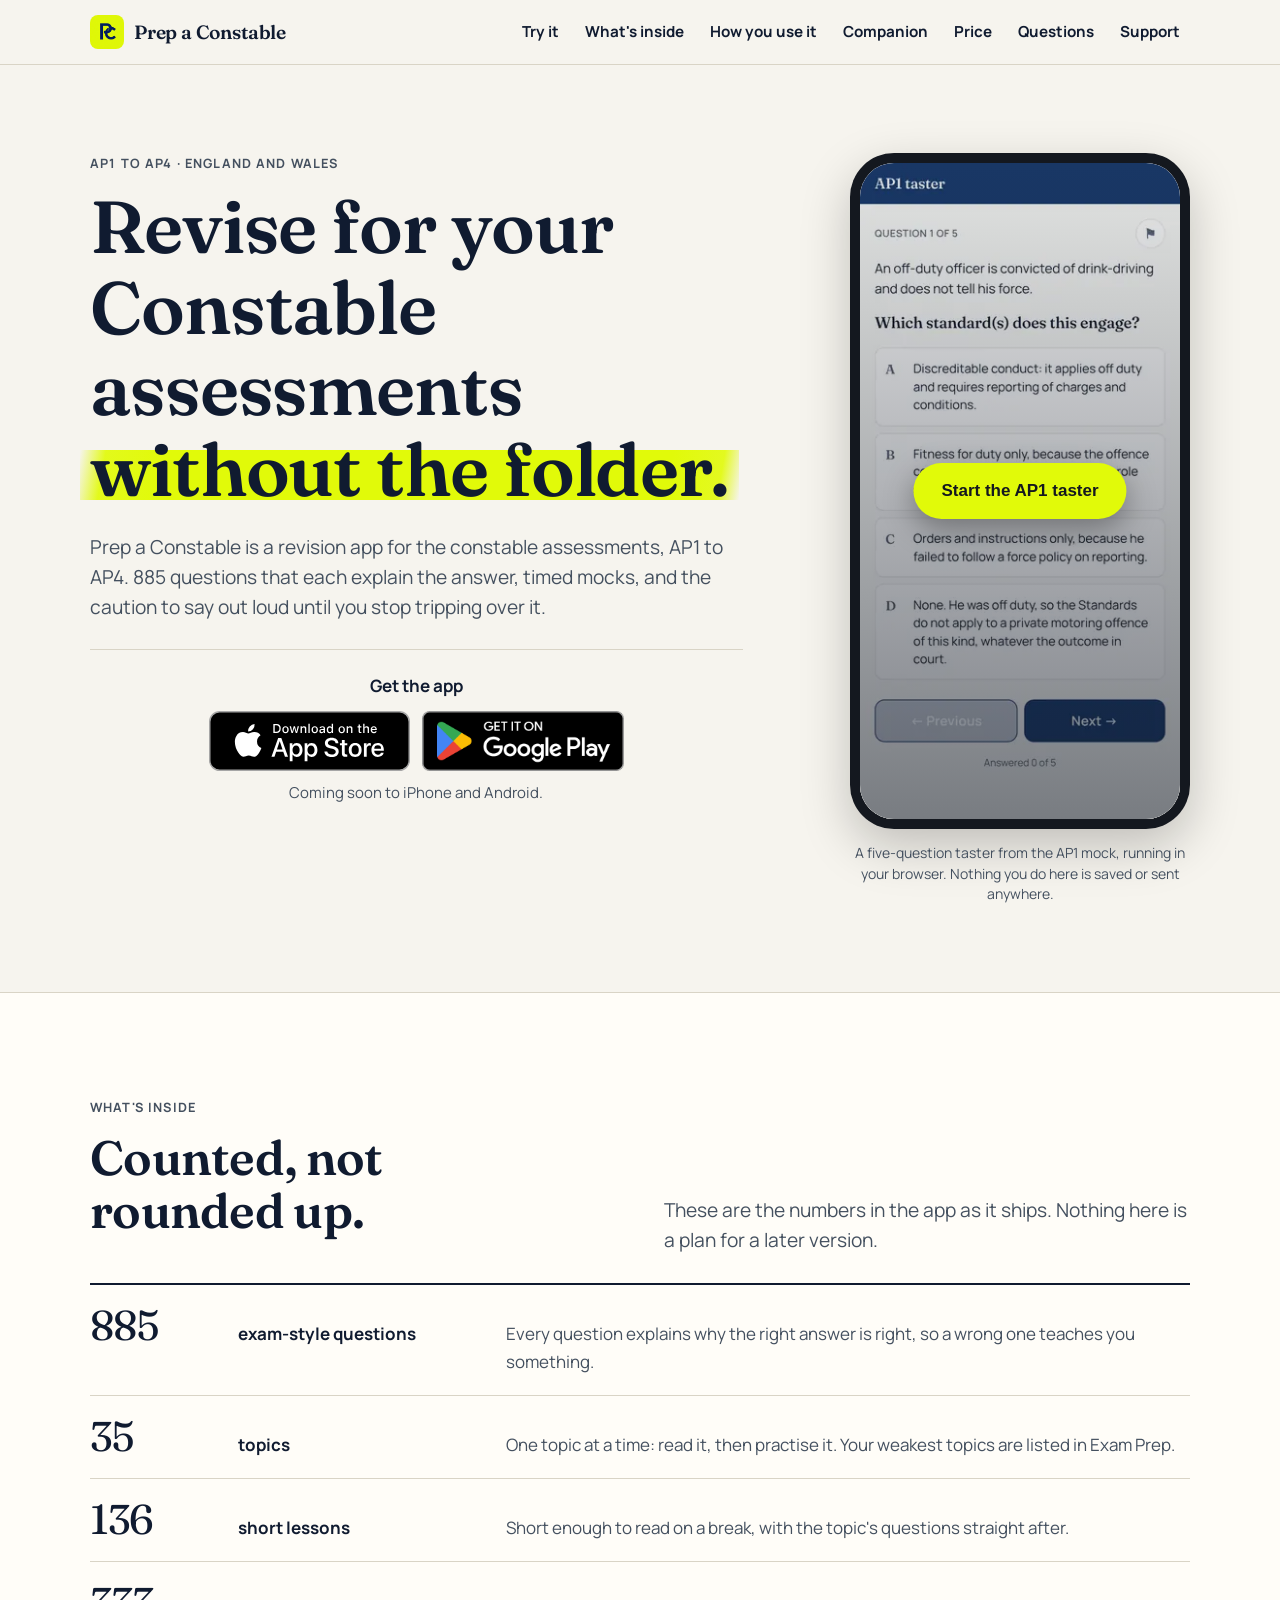
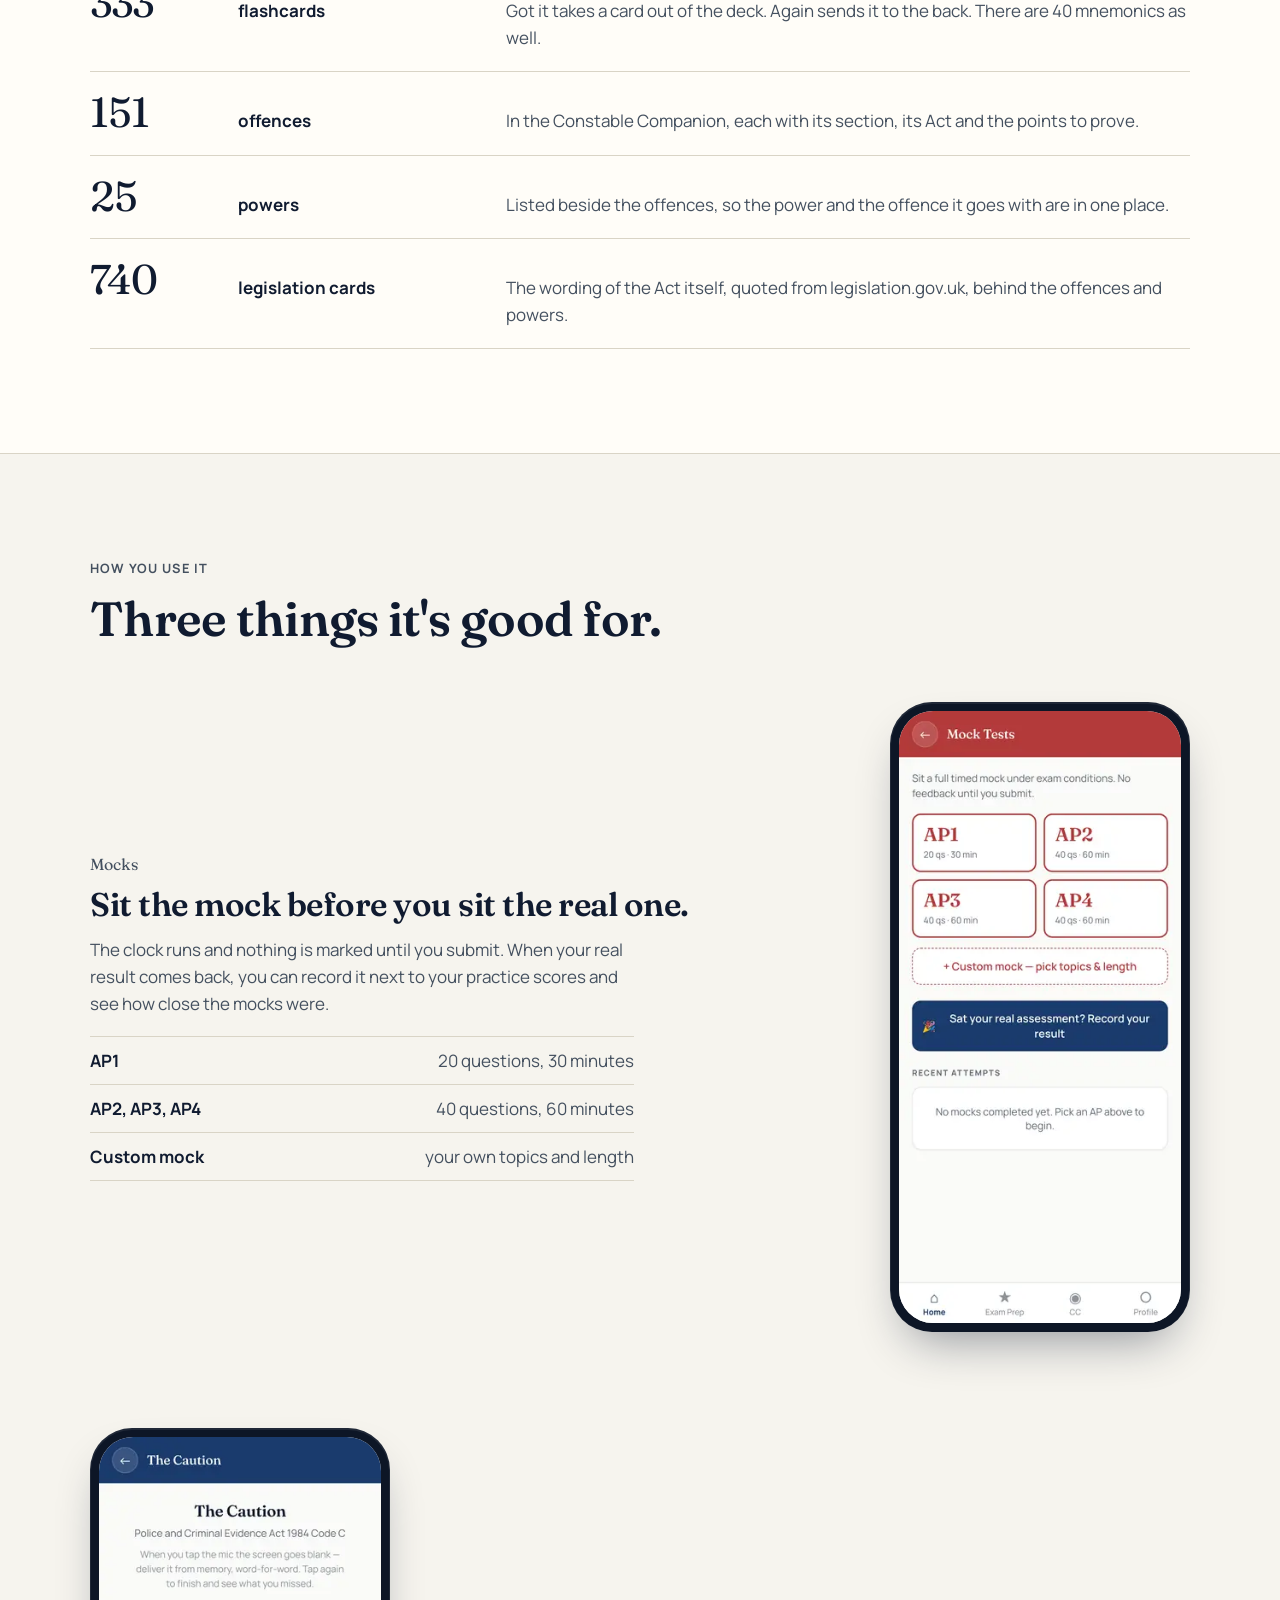
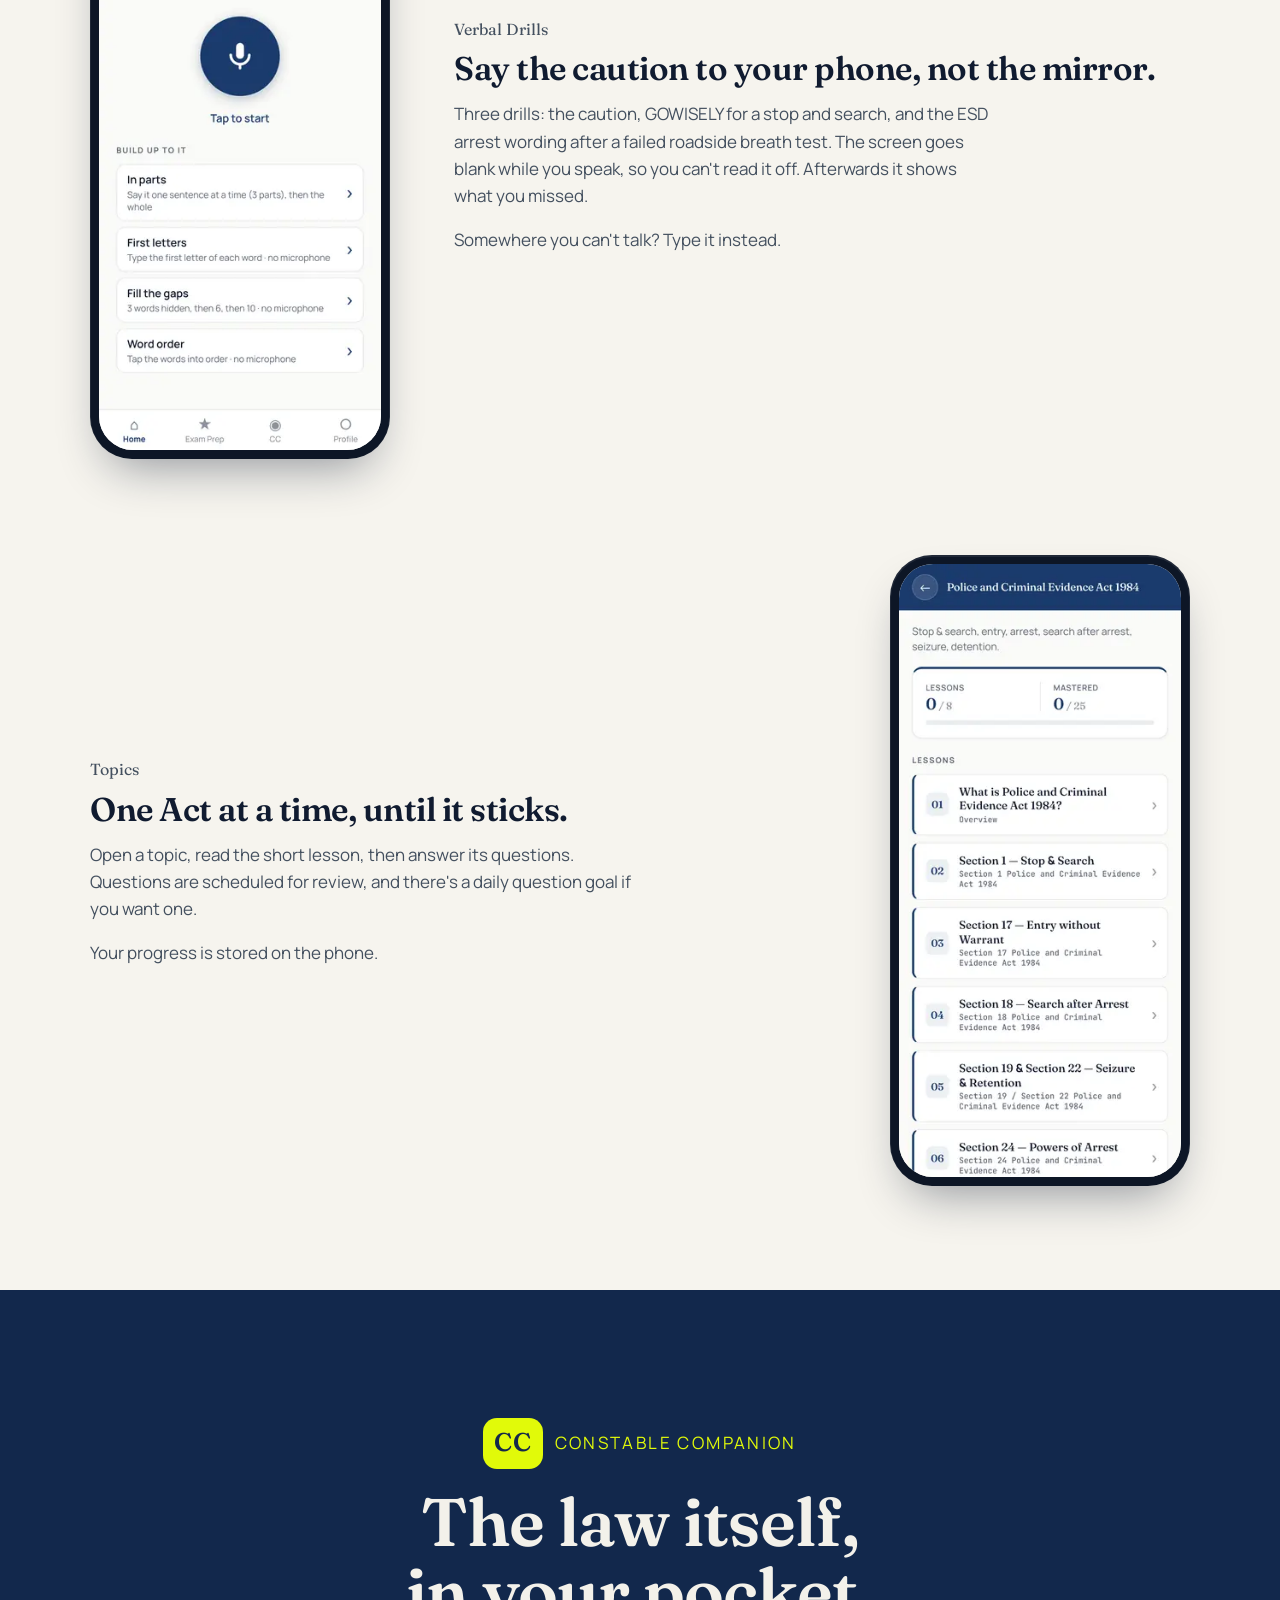
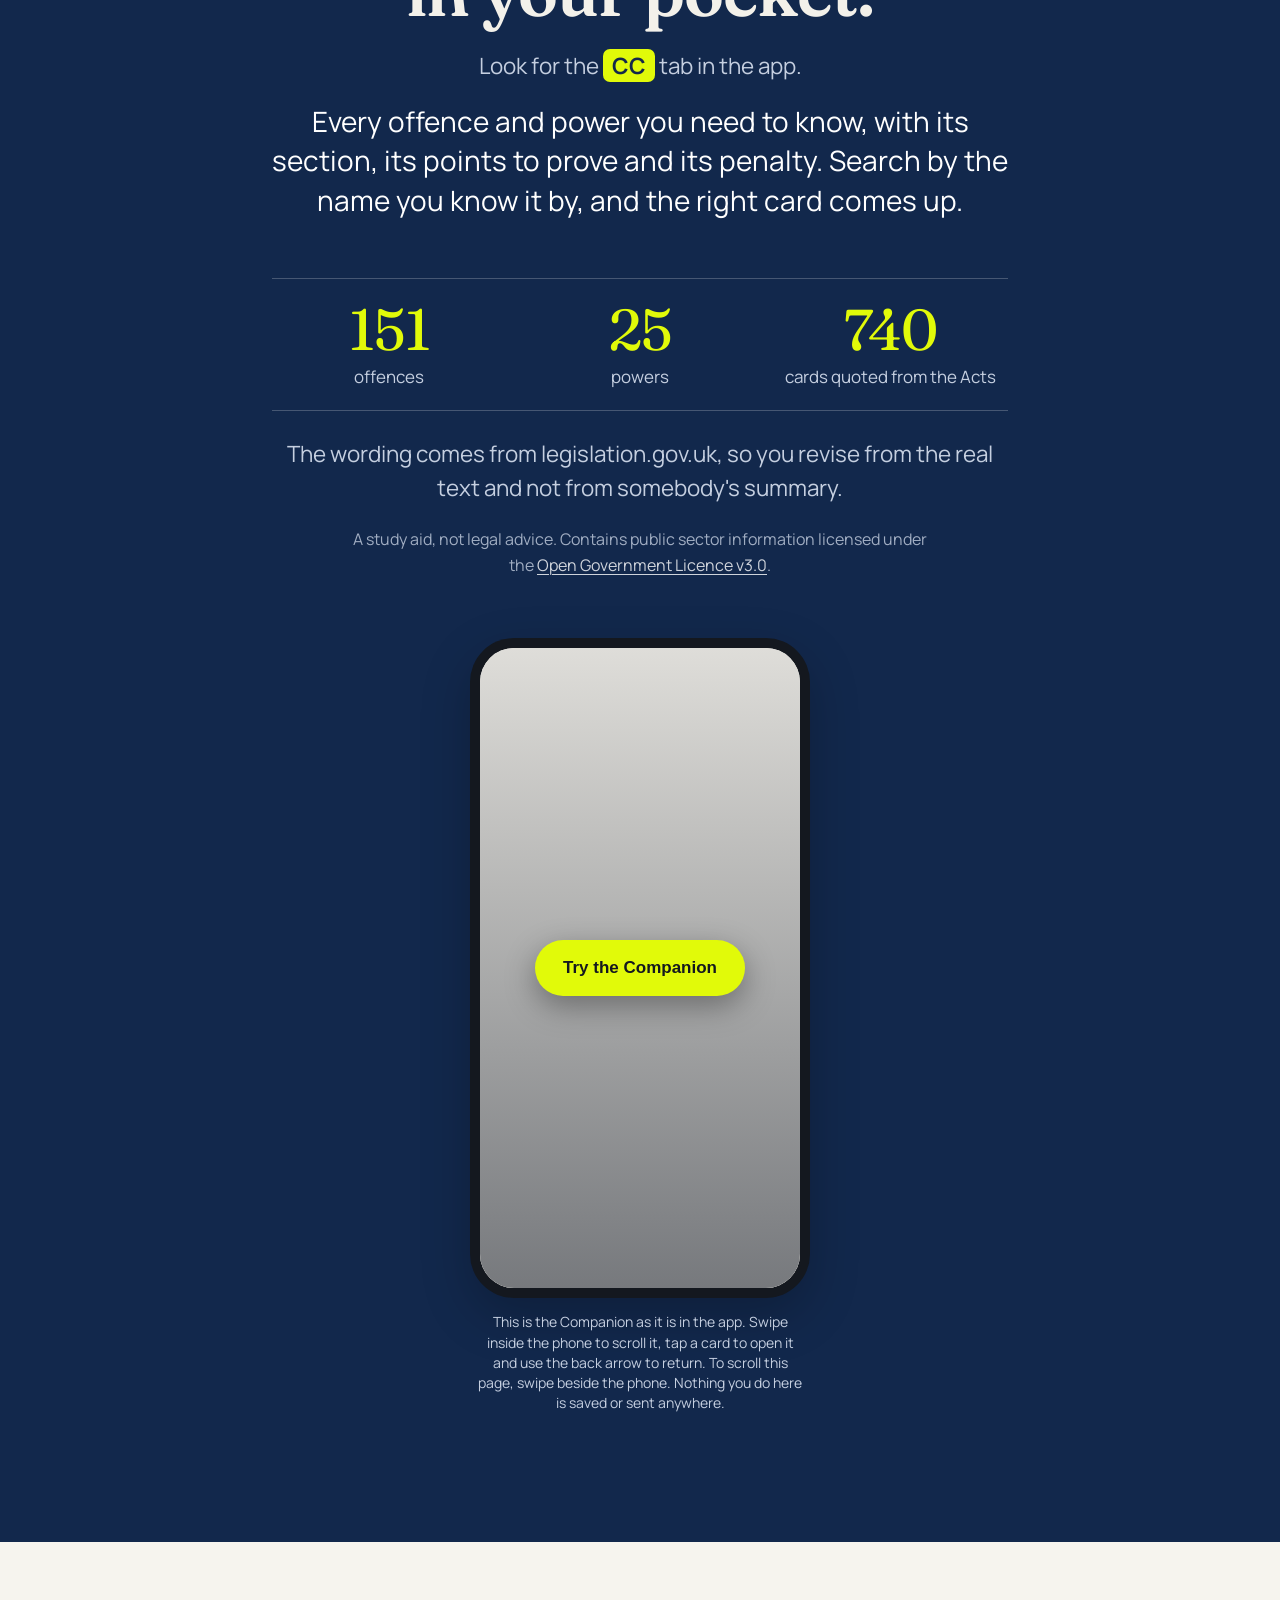
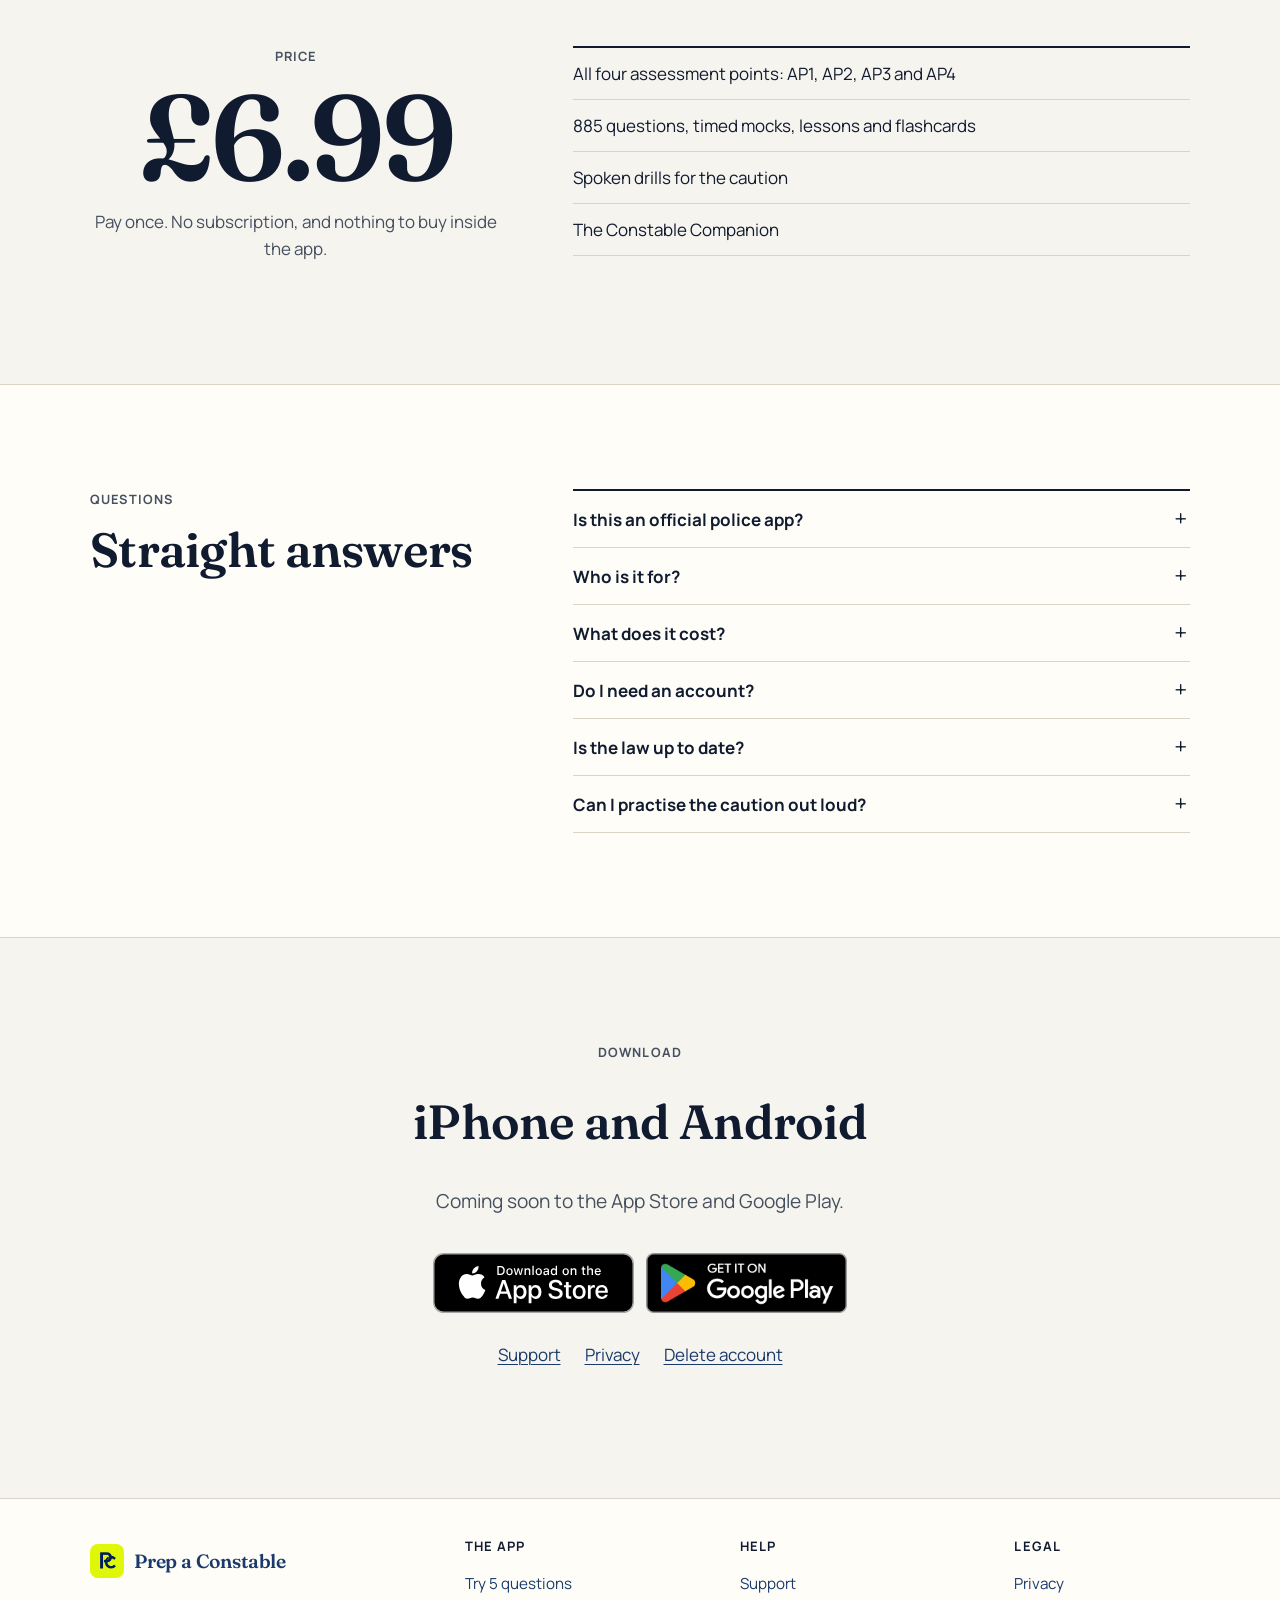
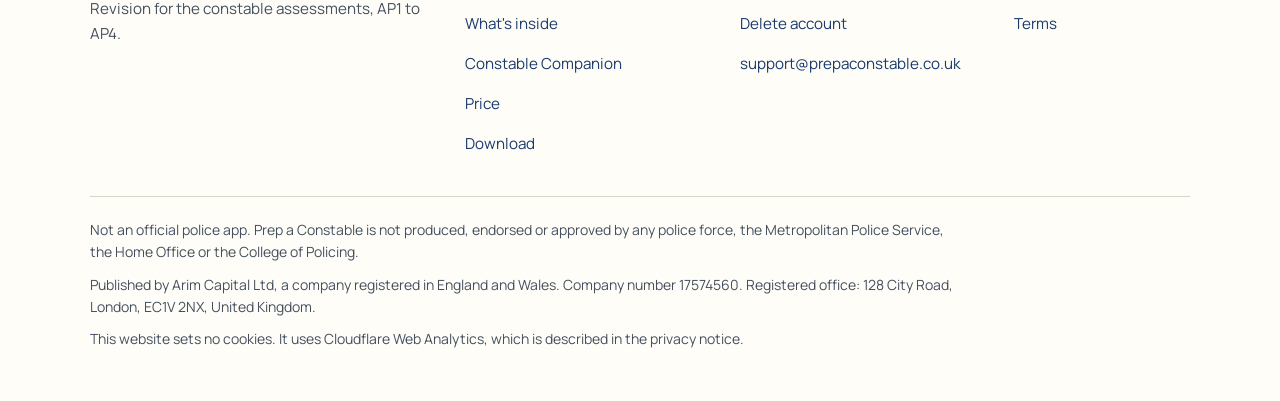
==== commit 48a93041: "Disclose Cloudflare Web Analytics on the marketing site Co-Authored-By: Claude Opus 5.5 <noreply@ant" ====
--- a/index.html
+++ b/index.html
@@ -1,6 +1,6 @@
 <!doctype html>
 <html lang="en-GB"><head><meta charset="utf-8">
-<meta http-equiv="Content-Security-Policy" content="default-src 'none'; script-src 'sha256-cvlem2Rlcb+inScVb7910PMAU98gRDEfAIUVUKXOWd4=' 'sha256-rfbsslGa/XWp/YQiBWVQQ/d7cWQomSovDuLhKlyTseo=' 'sha256-o21l0+7s1gO0MYOtX1Jg7D8yK/f5N3qwU0iGfilme2I=' 'sha256-qBD+18AYLGCgcmoQKFYhelRIwAm53iOezait9tj89w0=' 'sha256-VDtNrbPLiIrBE4JTD1JEiVqScLHePuVzpRLHst7OTAE='; style-src 'self'; img-src 'self' data:; font-src 'self'; frame-src 'self'; connect-src 'self'; object-src 'none'; base-uri 'none'; form-action 'none'"><meta name="viewport" content="width=device-width,initial-scale=1,viewport-fit=cover">
+<meta http-equiv="Content-Security-Policy" content="default-src 'none'; script-src 'sha256-cvlem2Rlcb+inScVb7910PMAU98gRDEfAIUVUKXOWd4=' 'sha256-rfbsslGa/XWp/YQiBWVQQ/d7cWQomSovDuLhKlyTseo=' 'sha256-T3hmwYXGckDuCZsI0L0K027ev6ai+5RqhX57QHOcUHQ=' 'sha256-nXaFoH91bU7KpgbBgTaOS97WmZ25DiZHQliAr6+9oY4=' 'sha256-VDtNrbPLiIrBE4JTD1JEiVqScLHePuVzpRLHst7OTAE=' https://static.cloudflareinsights.com; style-src 'self'; img-src 'self' data:; font-src 'self'; frame-src 'self'; connect-src 'self' https://cloudflareinsights.com; object-src 'none'; base-uri 'none'; form-action 'none'"><meta name="viewport" content="width=device-width,initial-scale=1,viewport-fit=cover">
 <title>Prep a Constable — revision for constable assessments</title>
 <meta name="description" content="Independent revision for England and Wales constable assessments: questions, mocks, flashcards, spoken drills and a legislation companion.">
 <meta name="robots" content="index, follow">
@@ -24,7 +24,7 @@
 <link rel="apple-touch-icon" href="assets/apple-touch-icon.png">
 <link rel="preload" href="assets/fonts/fraunces-600.woff2" as="font" type="font/woff2" crossorigin>
 <link rel="preload" href="assets/fonts/manrope-400.woff2" as="font" type="font/woff2" crossorigin>
-<link rel="stylesheet" href="assets/site.css?v=37">
+<link rel="stylesheet" href="assets/site.css?v=38">
 <script>document.documentElement.className="js"</script>
 </head>
 <body>
@@ -206,12 +206,13 @@
 <div class="foot-legal">
 <p>Not an official police app. Prep a Constable is not produced, endorsed or approved by any police force, the Metropolitan Police Service, the Home Office or the College of Policing.</p>
 <p>Published by Arim Capital Ltd, a company registered in England and Wales. Company number 17574560. Registered office: 128 City Road, London, EC1V 2NX, United Kingdom.</p>
-<p>This website sets no cookies and uses no analytics.</p>
+<p>This website sets no cookies. It uses Cloudflare Web Analytics, which is described in the privacy notice.</p>
 </div>
 </div></footer>
 <script type="application/ld+json">{"@context":"https://schema.org","@type":"SoftwareApplication","name":"Prep a Constable","applicationCategory":"EducationalApplication","operatingSystem":"iOS, Android","description":"Independent revision for England and Wales constable assessments: questions, mocks, flashcards, spoken drills and a legislation companion.","publisher":{"@type":"Organization","name":"Arim Capital Ltd","url":"https://prepaconstable.co.uk","email":"support@prepaconstable.co.uk"},"offers":{"@type":"Offer","price":"6.99","priceCurrency":"GBP"}}</script>
 <script>(function(){var b=document.querySelector(".menu-btn"),n=document.getElementById("site-nav");if(!b||!n)return;function set(o){n.classList.toggle("open",o);b.setAttribute("aria-expanded",o?"true":"false")}b.addEventListener("click",function(){set(!n.classList.contains("open"))});n.addEventListener("click",function(e){if(e.target.closest("a"))set(false)});document.addEventListener("keydown",function(e){if(e.key==="Escape")set(false)})})();</script>
-<script>(function(){var sec=document.getElementById("demo");if(!sec)return;document.getElementById("demo-device").hidden=false;var ls=document.querySelectorAll(".demo-link");for(var li=0;li<ls.length;li++)ls[li].hidden=false;var fail=sec.querySelector(".demo-fail");var dev=document.getElementById("demo-device"),scr=document.getElementById("demo-screen"),start=sec.querySelector(".demo-start"),W=390,H=800,fr=null;function fit(){var bz=scr.parentNode,hd=document.querySelector(".site-header"),av=window.innerHeight-(hd?hd.getBoundingClientRect().height:64)-44,full=Math.min(bz.parentNode.clientWidth,340)-20,k=Math.min(full/W,av/H,1);bz.style.width=(W*k)+"px";bz.style.margin="0 auto";scr.style.height=(H*k)+"px";if(fr){fr.height=H;fr.style.transform="scale("+k+")"}}function launch(){if(fr)fr.remove();H=800;fr=document.createElement("iframe");fr.src="demo/";fr.title="Prep a Constable interactive demo";fr.width=W;fr.height=H;fr.setAttribute("sandbox","allow-scripts allow-same-origin allow-popups allow-popups-to-escape-sandbox");fr.setAttribute("referrerpolicy","no-referrer");fr.setAttribute("loading","eager");scr.appendChild(fr);if(start)start.hidden=true;fit();try{fr.focus({preventScroll:true})}catch(e){}var mine=fr;setTimeout(function(){if(mine!==fr)return;var ok=false;try{var d=mine.contentDocument;ok=!!(d&&d.body&&d.body.innerText&&d.body.innerText.length>20)}catch(e){ok=true}if(!ok&&fail)fail.hidden=false},9000)}start.addEventListener("click",launch);var tb=document.querySelector(".try-btn");if(tb)tb.addEventListener("click",function(e){e.preventDefault();if(!fr)launch();var go=function(){var hd=document.querySelector(".site-header"),off=(hd?hd.getBoundingClientRect().height:64)+8;window.scrollTo({top:dev.getBoundingClientRect().top+window.pageYOffset-off,behavior:"smooth"})};go();setTimeout(go,700)});window.addEventListener("resize",fit);window.addEventListener("message",function(e){if(fr&&e.source===fr.contentWindow&&e.data&&e.data.type==="pc-demo-height"&&e.data.height>0){var nh=Math.max(480,Math.min(900,Math.round(e.data.height)));if(nh!==H){H=nh;fit()}return}if(fr&&e.source===fr.contentWindow&&e.data&&e.data.type==="pc-demo-get-app"){var d=document.getElementById("download");if(d){d.scrollIntoView({behavior:"smooth",block:"start"});d.setAttribute("tabindex","-1");d.focus({preventScroll:true})}}});fit()})();</script>
-<script>(function(){var sec=document.getElementById("cc-demo");if(!sec)return;var dev=document.getElementById("cc-device"),scr=document.getElementById("cc-screen"),start=sec.querySelector(".demo-start"),fail=sec.querySelector(".demo-fail"),W=390,H=780,fr=null;dev.hidden=false;function fit(){var bz=scr.parentNode,hd=document.querySelector(".site-header"),av=window.innerHeight-(hd?hd.getBoundingClientRect().height:64)-44,full=Math.min(bz.parentNode.clientWidth,340)-20,k=Math.min(full/W,av/H,1);bz.style.width=(W*k)+"px";bz.style.margin="0 auto";scr.style.height=(H*k)+"px";if(fr){fr.height=H;fr.style.transform="scale("+k+")"}}function bring(){var hd=document.querySelector(".site-header"),off=(hd?hd.getBoundingClientRect().height:64)+12;window.scrollTo({top:dev.getBoundingClientRect().top+window.pageYOffset-off,behavior:"smooth"})}function launch(){if(fr)return;fr=document.createElement("iframe");fr.src="companion/";fr.title="Constable Companion preview";fr.width=W;fr.height=H;fr.setAttribute("sandbox","allow-scripts allow-same-origin allow-popups allow-popups-to-escape-sandbox");fr.setAttribute("referrerpolicy","no-referrer");fr.setAttribute("scrolling","no");scr.appendChild(fr);start.hidden=true;fit();bring();setTimeout(bring,600);var mine=fr;setTimeout(function(){if(mine!==fr)return;var ok=false;try{var d=mine.contentDocument;ok=!!(d&&d.body&&d.body.innerText&&d.body.innerText.length>20)}catch(e){ok=true}if(!ok&&fail)fail.hidden=false},9000)}start.addEventListener("click",launch);window.addEventListener("resize",fit);window.addEventListener("message",function(e){if(!fr||e.source!==fr.contentWindow||!e.data)return;if(e.data.type==="pc-demo-get-app"){var d=document.getElementById("download");if(d){d.scrollIntoView({behavior:"smooth",block:"start"});d.setAttribute("tabindex","-1");d.focus({preventScroll:true})}}});fit()})();</script>
+<script>(function(){var sec=document.getElementById("demo");if(!sec)return;document.getElementById("demo-device").hidden=false;var ls=document.querySelectorAll(".demo-link");for(var li=0;li<ls.length;li++)ls[li].hidden=false;var fail=sec.querySelector(".demo-fail");var dev=document.getElementById("demo-device"),scr=document.getElementById("demo-screen"),start=sec.querySelector(".demo-start"),W=390,H=800,fr=null;function fit(){var bz=scr.parentNode,hd=document.querySelector(".site-header"),av=window.innerHeight-(hd?hd.getBoundingClientRect().height:64)-44,full=Math.min(bz.parentNode.clientWidth,340)-20,k=Math.min(full/W,av/H,1);bz.style.width=(W*k)+"px";bz.style.margin="0 auto";scr.style.height=(H*k)+"px";if(fr){fr.height=H;fr.style.transform="scale("+k+")"}}function launch(){if(fr)fr.remove();H=800;fr=document.createElement("iframe");fr.src="demo/";fr.title="Prep a Constable interactive demo";fr.width=W;fr.height=H;fr.setAttribute("sandbox","allow-scripts allow-same-origin allow-popups allow-popups-to-escape-sandbox");fr.setAttribute("referrerpolicy","no-referrer");fr.setAttribute("loading","eager");scr.appendChild(fr);if(start)start.hidden=true;fit();try{fr.focus({preventScroll:true})}catch(e){}var mine=fr;setTimeout(function(){if(mine!==fr)return;var ok=false;try{var d=mine.contentDocument;ok=!!(d&&d.body&&d.body.innerText&&d.body.innerText.length>20)}catch(e){ok=true}if(!ok&&fail)fail.hidden=false},9000)}start.addEventListener("click",launch);function reset(){if(!fr)return;fr.remove();fr=null;start.hidden=false;if(fail)fail.hidden=true}if("IntersectionObserver"in window)new IntersectionObserver(function(es){if(!es[es.length-1].isIntersecting)reset()}).observe(dev);var tb=document.querySelector(".try-btn");if(tb)tb.addEventListener("click",function(e){e.preventDefault();if(!fr)launch();var go=function(){var hd=document.querySelector(".site-header"),off=(hd?hd.getBoundingClientRect().height:64)+8;window.scrollTo({top:dev.getBoundingClientRect().top+window.pageYOffset-off,behavior:"smooth"})};go();setTimeout(go,700)});window.addEventListener("resize",fit);window.addEventListener("message",function(e){if(fr&&e.source===fr.contentWindow&&e.data&&e.data.type==="pc-demo-height"&&e.data.height>0){var nh=Math.max(480,Math.min(900,Math.round(e.data.height)));if(nh!==H){H=nh;fit()}return}if(fr&&e.source===fr.contentWindow&&e.data&&e.data.type==="pc-demo-get-app"){var d=document.getElementById("download");if(d){d.scrollIntoView({behavior:"smooth",block:"start"});d.setAttribute("tabindex","-1");d.focus({preventScroll:true})}}});fit()})();</script>
+<script>(function(){var sec=document.getElementById("cc-demo");if(!sec)return;var dev=document.getElementById("cc-device"),scr=document.getElementById("cc-screen"),start=sec.querySelector(".demo-start"),fail=sec.querySelector(".demo-fail"),W=390,H=780,fr=null;dev.hidden=false;function fit(){var bz=scr.parentNode,hd=document.querySelector(".site-header"),av=window.innerHeight-(hd?hd.getBoundingClientRect().height:64)-44,full=Math.min(bz.parentNode.clientWidth,340)-20,k=Math.min(full/W,av/H,1);bz.style.width=(W*k)+"px";bz.style.margin="0 auto";scr.style.height=(H*k)+"px";if(fr){fr.height=H;fr.style.transform="scale("+k+")"}}function bring(){var hd=document.querySelector(".site-header"),off=(hd?hd.getBoundingClientRect().height:64)+12;window.scrollTo({top:dev.getBoundingClientRect().top+window.pageYOffset-off,behavior:"smooth"})}function launch(){if(fr)return;fr=document.createElement("iframe");fr.src="companion/";fr.title="Constable Companion preview";fr.width=W;fr.height=H;fr.setAttribute("sandbox","allow-scripts allow-same-origin allow-popups allow-popups-to-escape-sandbox");fr.setAttribute("referrerpolicy","no-referrer");fr.setAttribute("scrolling","no");scr.appendChild(fr);start.hidden=true;fit();bring();setTimeout(bring,600);var mine=fr;setTimeout(function(){if(mine!==fr)return;var ok=false;try{var d=mine.contentDocument;ok=!!(d&&d.body&&d.body.innerText&&d.body.innerText.length>20)}catch(e){ok=true}if(!ok&&fail)fail.hidden=false},9000)}start.addEventListener("click",launch);function reset(){if(!fr)return;fr.remove();fr=null;start.hidden=false;if(fail)fail.hidden=true}if("IntersectionObserver"in window)new IntersectionObserver(function(es){if(!es[es.length-1].isIntersecting)reset()}).observe(dev);window.addEventListener("resize",fit);window.addEventListener("message",function(e){if(!fr||e.source!==fr.contentWindow||!e.data)return;if(e.data.type==="pc-demo-get-app"){var d=document.getElementById("download");if(d){d.scrollIntoView({behavior:"smooth",block:"start"});d.setAttribute("tabindex","-1");d.focus({preventScroll:true})}}});fit()})();</script>
 <script>(function(){function go(){try{var c=navigator.connection;if(c&&c.saveData)return}catch(e){}function pf(u){var l=document.createElement("link");l.rel="prefetch";l.href=u;document.head.appendChild(l)}pf("demo/");pf("demo/app.js");fetch("companion/").then(function(r){return r.text()}).then(function(t){var m=/src="(expo-static\/[^"]+\.js)"/.exec(t);if(m)pf("companion/"+m[1])}).catch(function(){})}function later(){if("requestIdleCallback"in window)requestIdleCallback(go,{timeout:4000});else setTimeout(go,2500)}if(document.readyState==="complete")later();else window.addEventListener("load",later)})();</script>
+<!-- Cloudflare Web Analytics --><script type='module' src='https://static.cloudflareinsights.com/beacon.min.js' data-cf-beacon='{"token": "a019e170958e40a99ca5e7c90991592b"}'></script><!-- End Cloudflare Web Analytics -->
 </body></html>
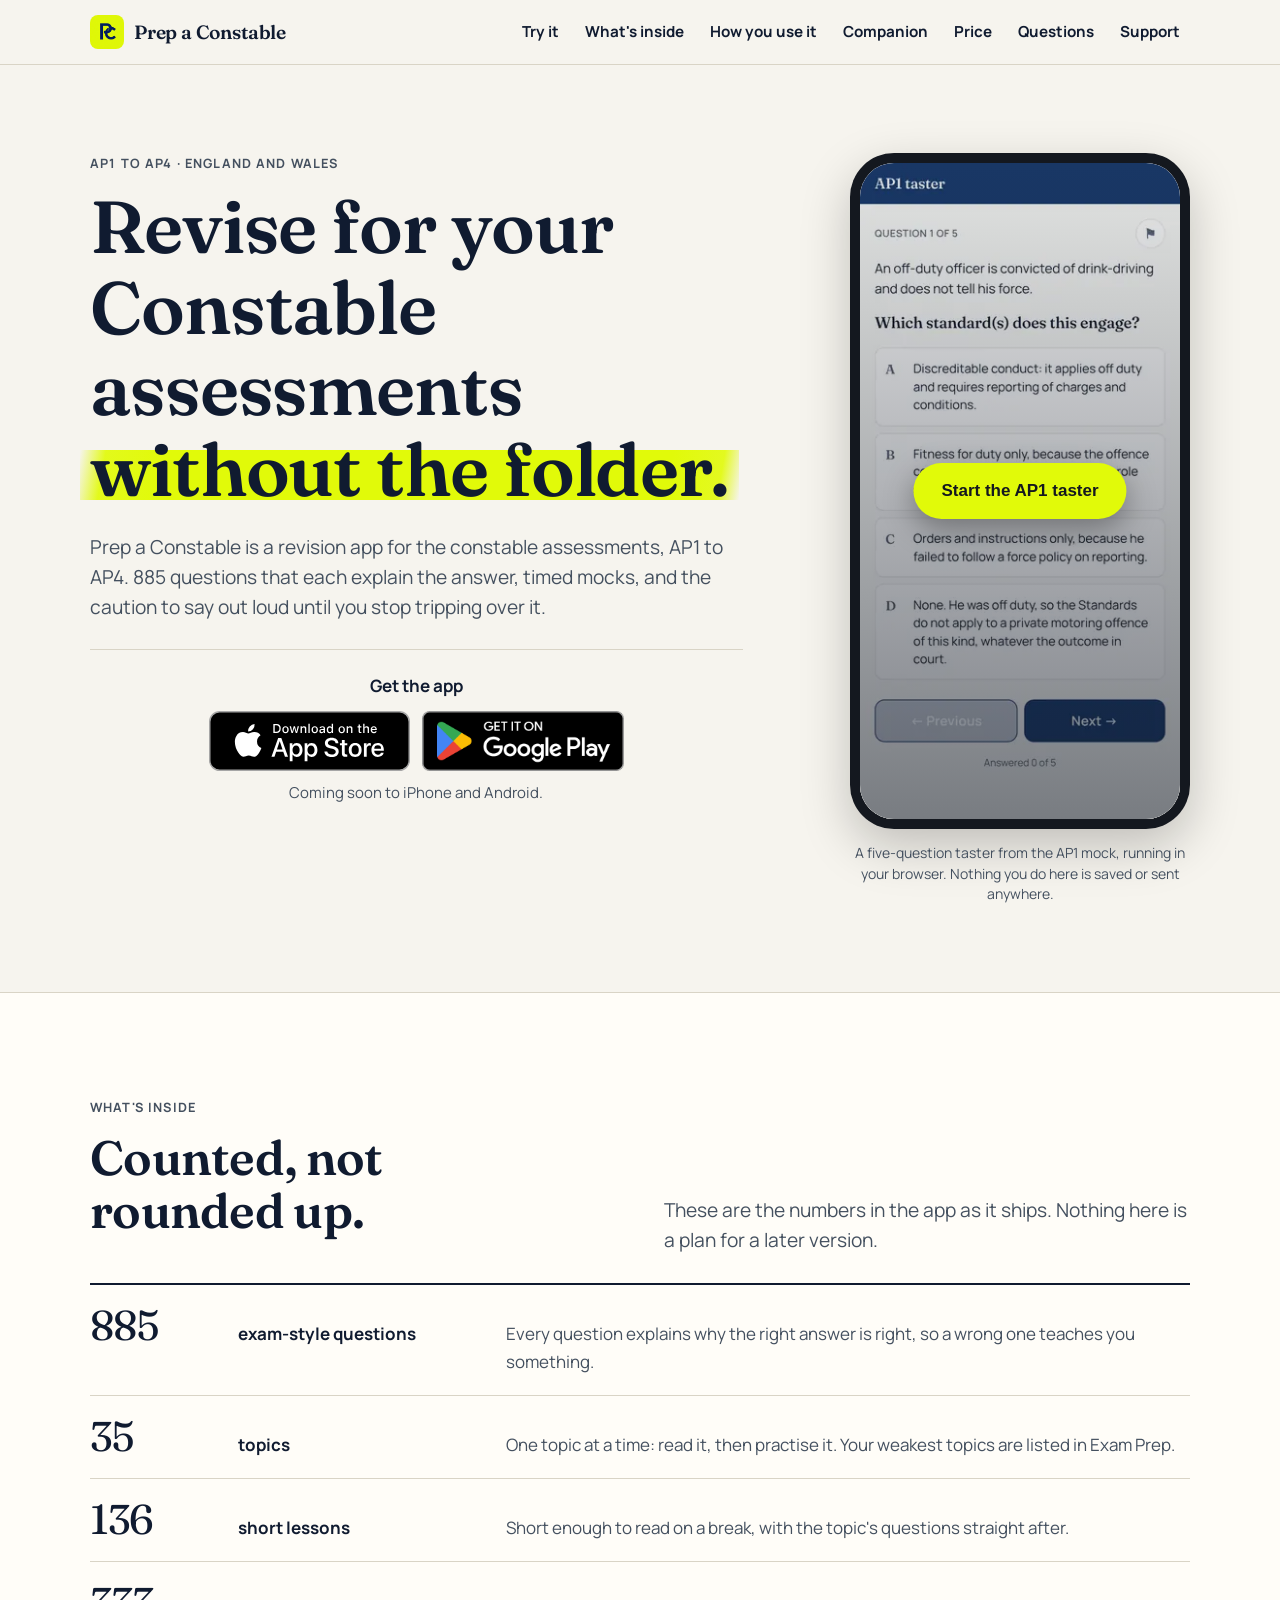
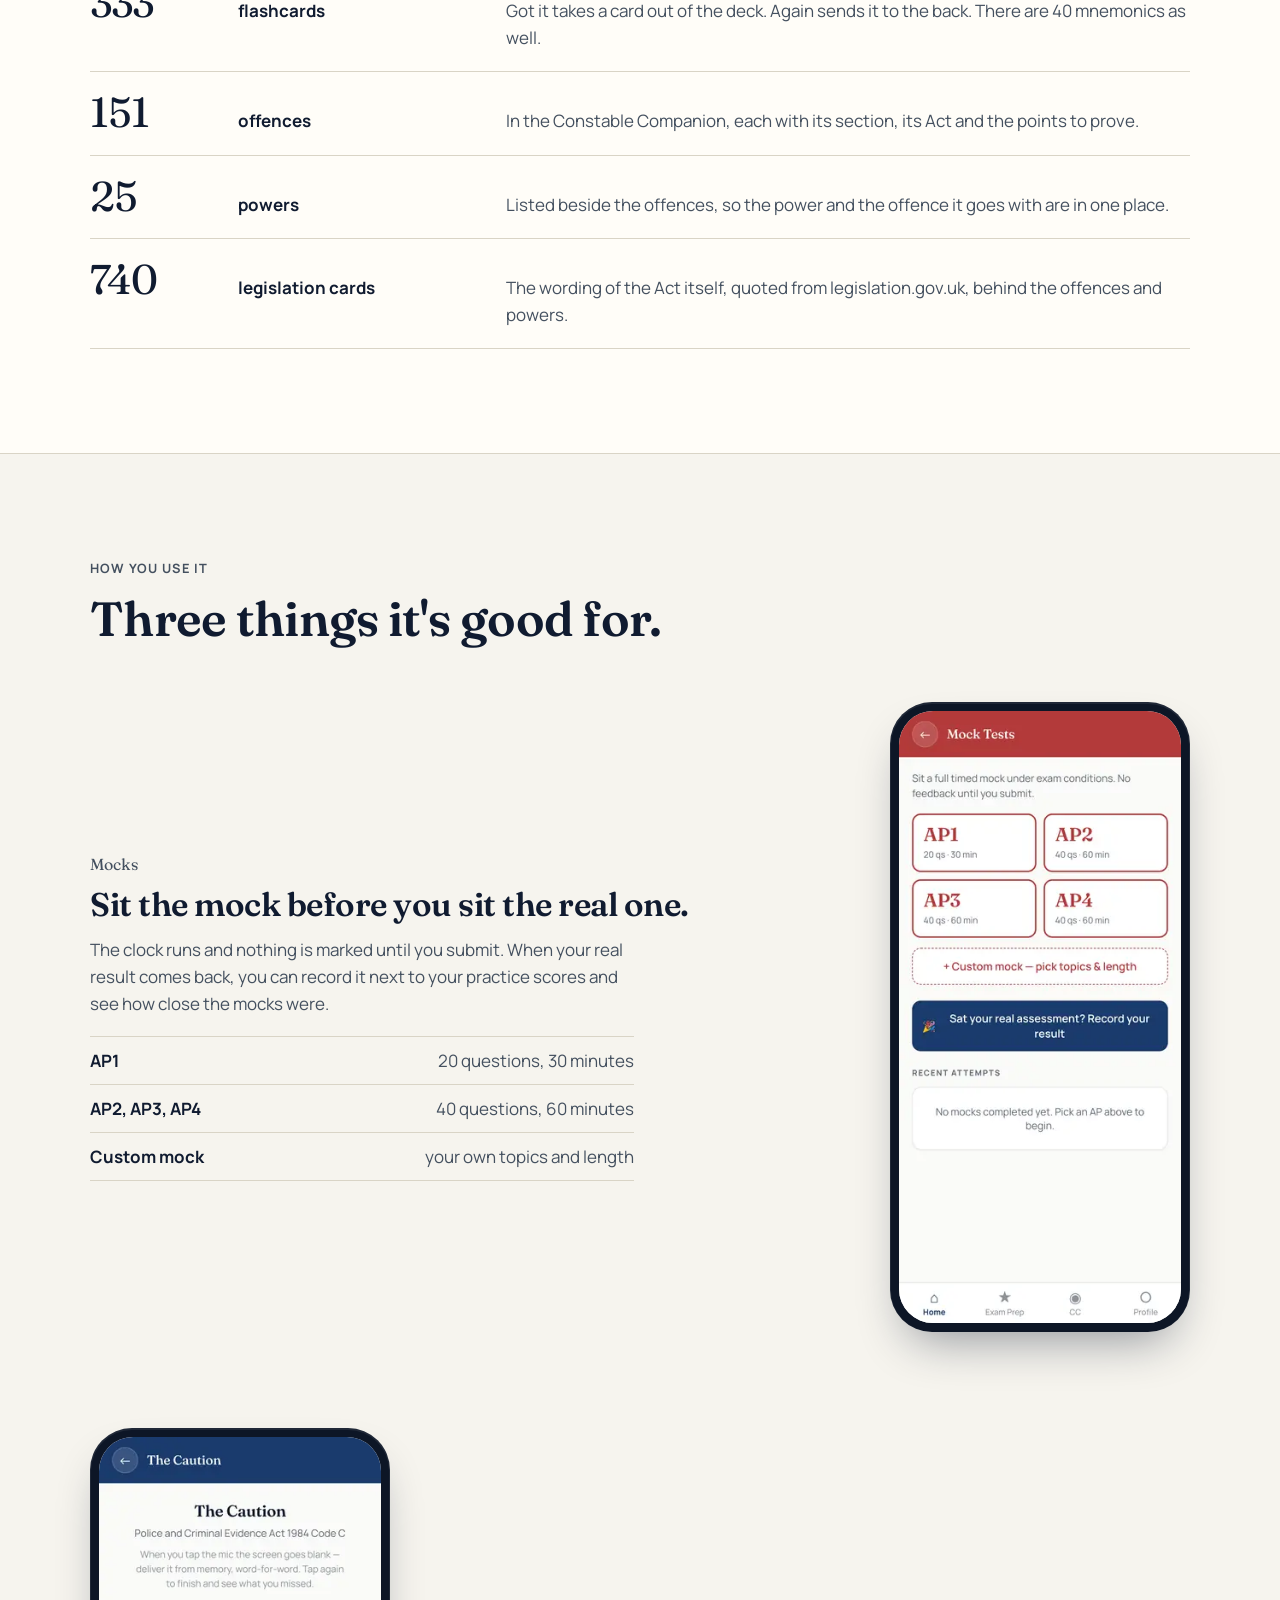
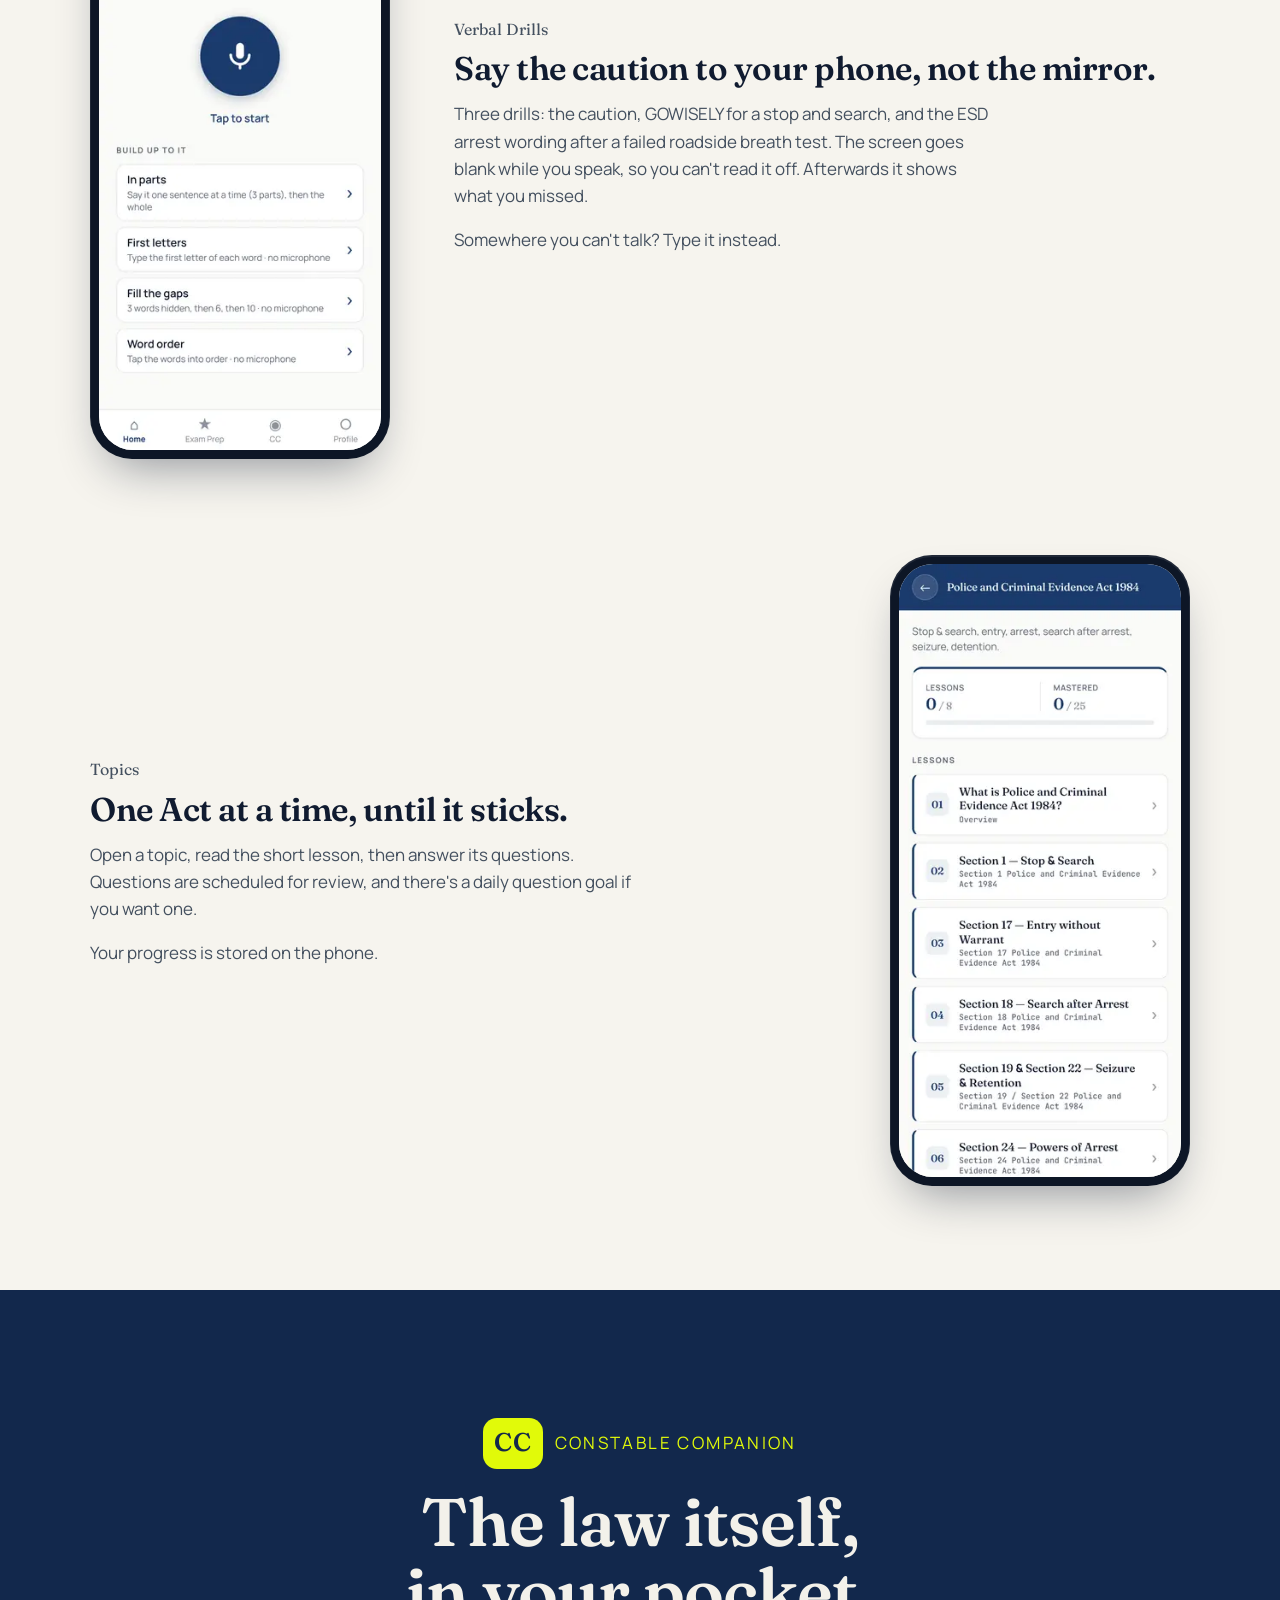
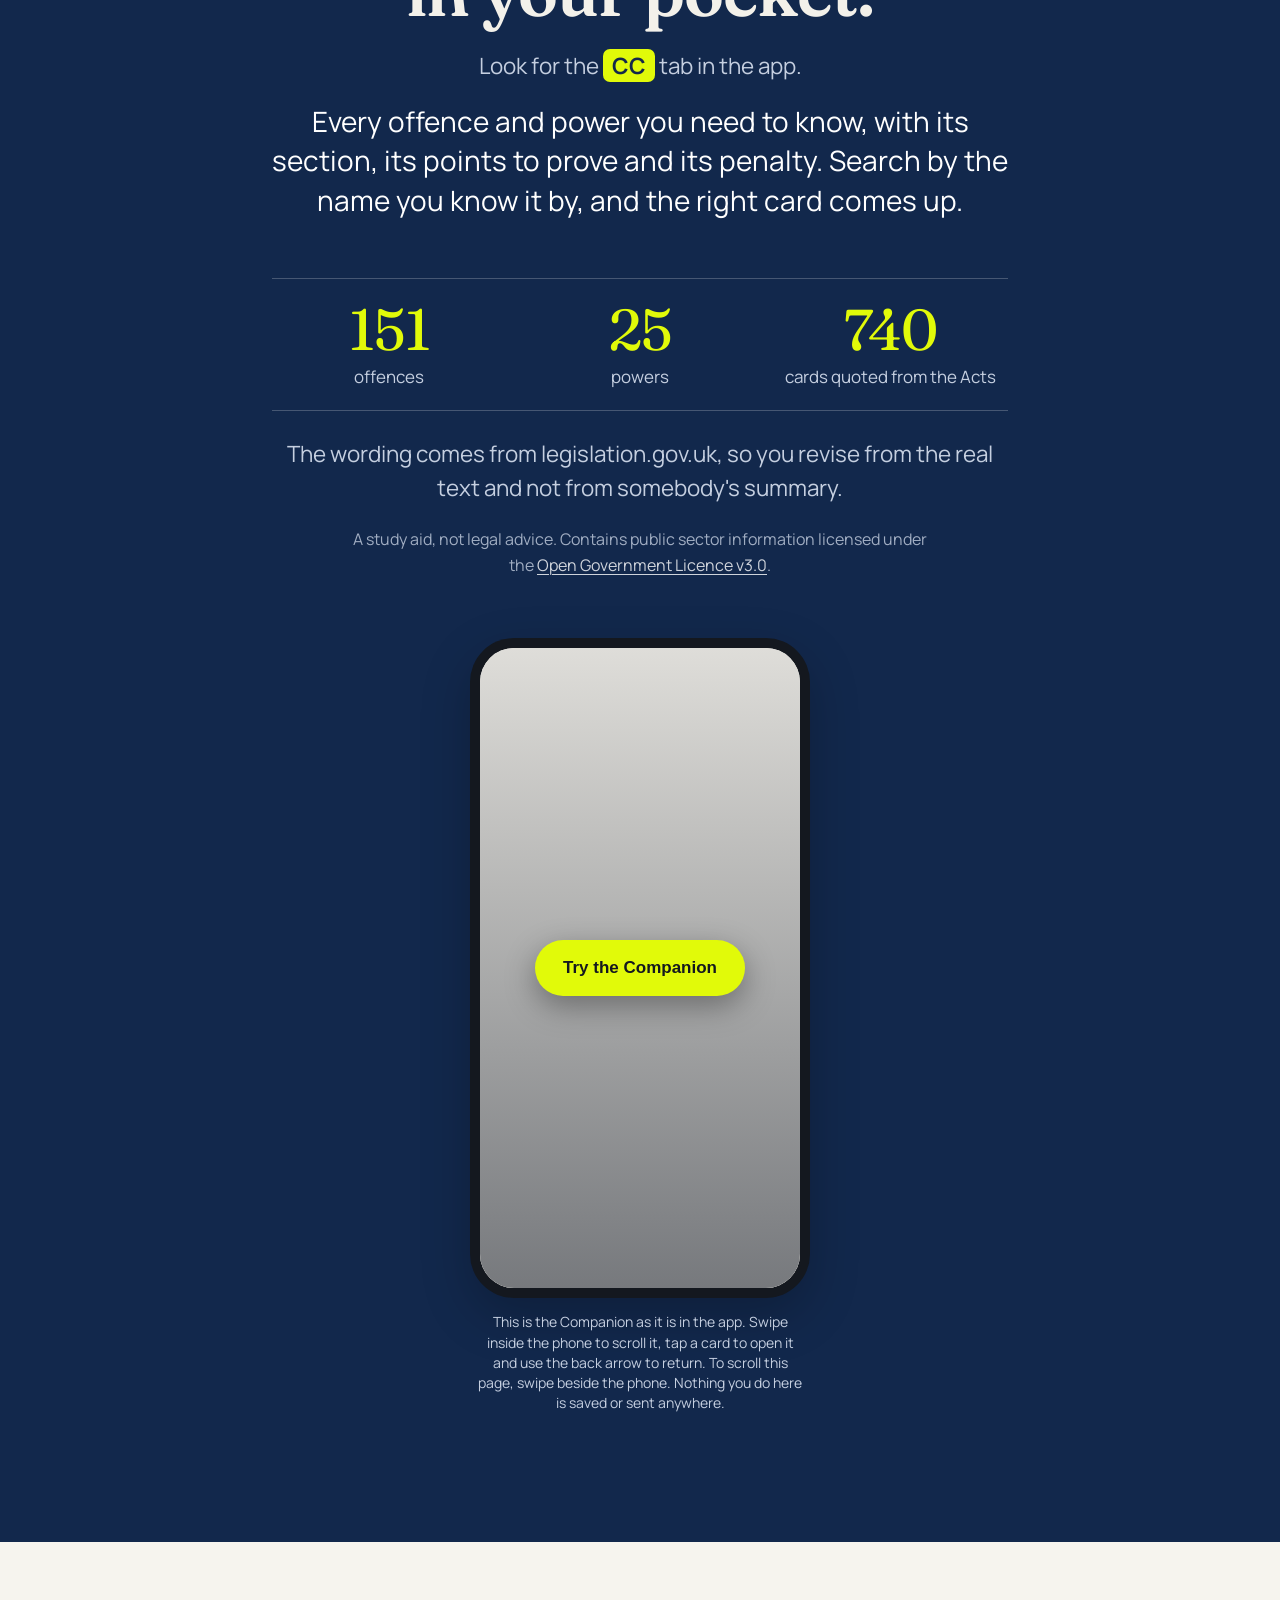
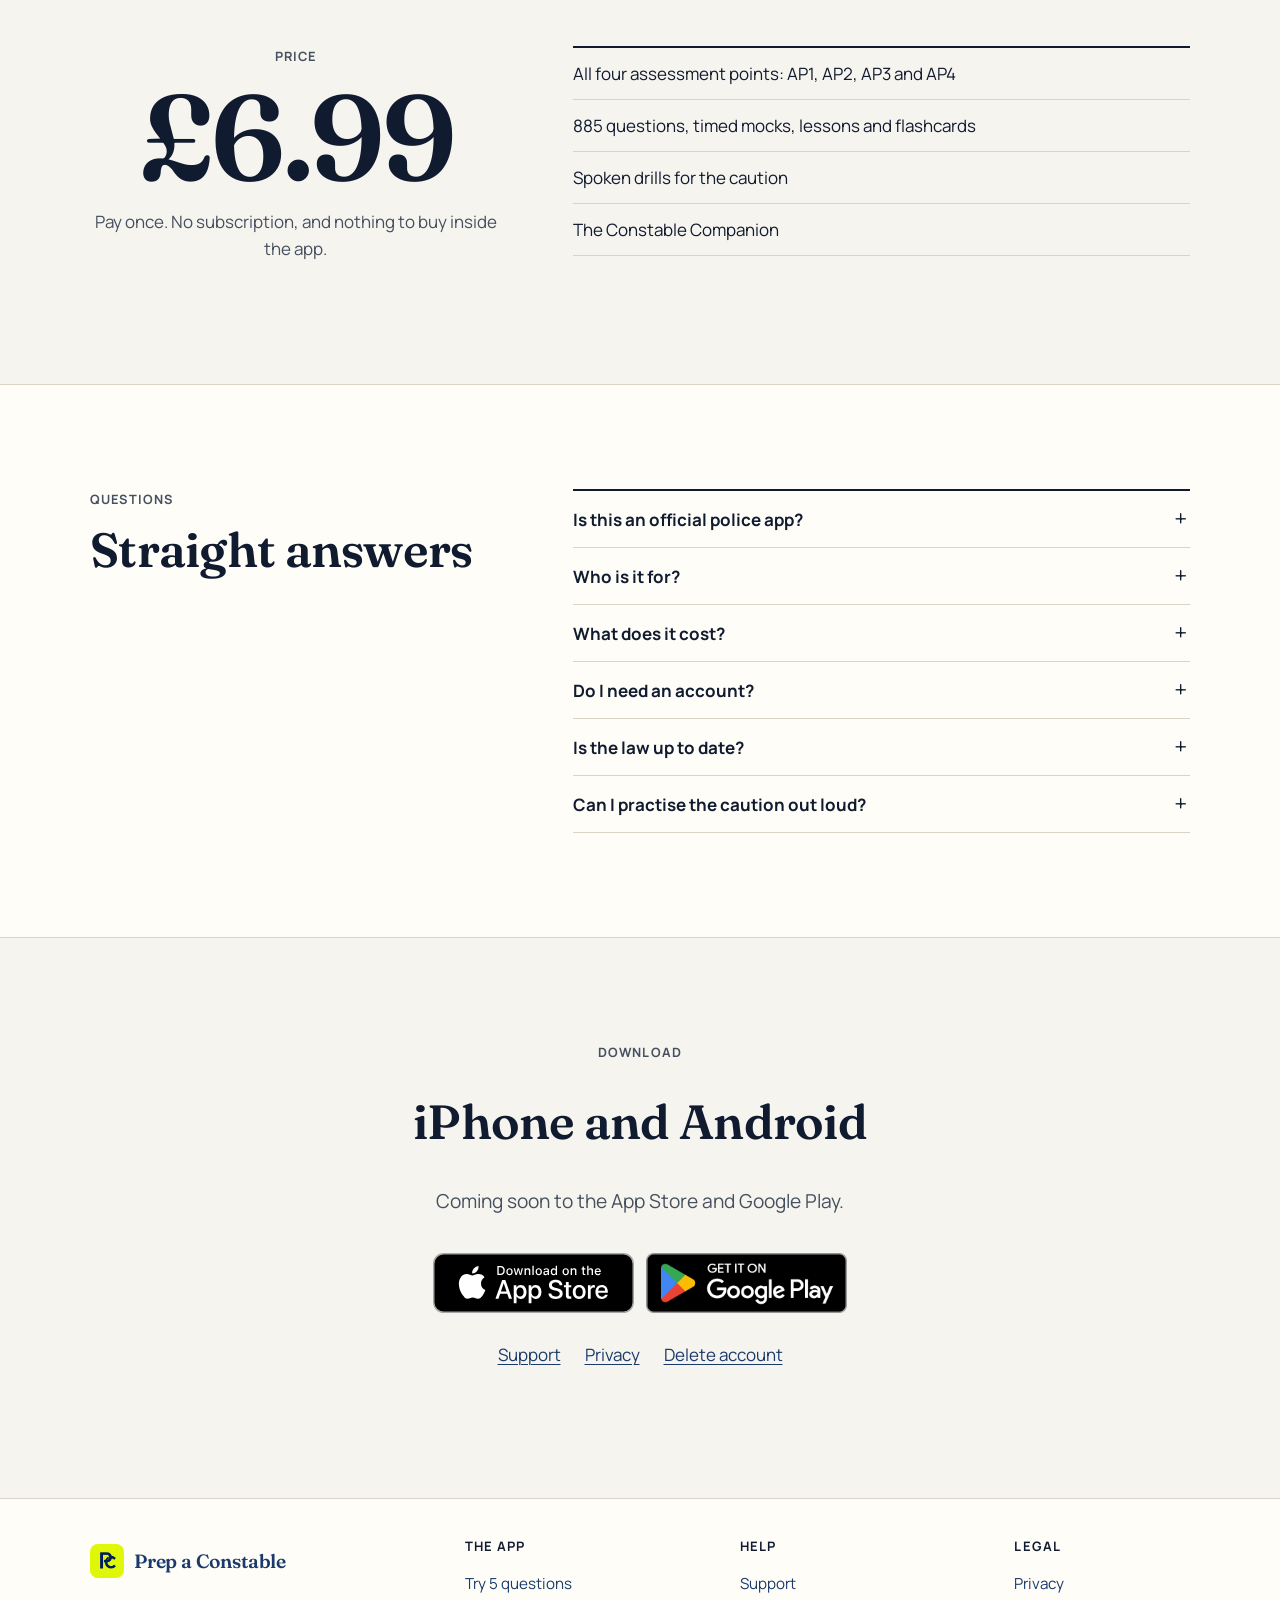
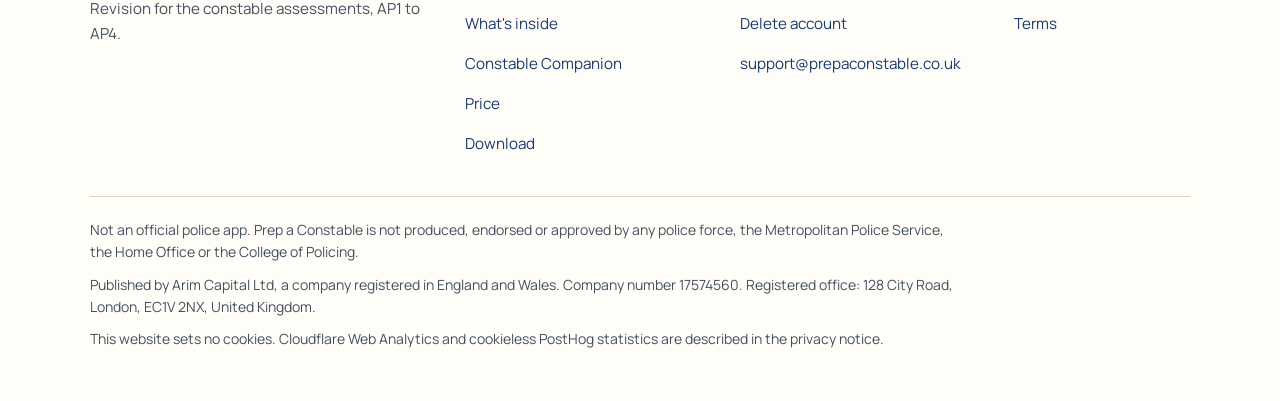
==== commit 0766aeb9: "Add cookieless PostHog statistics and the 25 November privacy notice. The privacy notice and terms m" ====
--- a/index.html
+++ b/index.html
@@ -1,6 +1,6 @@
 <!doctype html>
 <html lang="en-GB"><head><meta charset="utf-8">
-<meta http-equiv="Content-Security-Policy" content="default-src 'none'; script-src 'sha256-cvlem2Rlcb+inScVb7910PMAU98gRDEfAIUVUKXOWd4=' 'sha256-rfbsslGa/XWp/YQiBWVQQ/d7cWQomSovDuLhKlyTseo=' 'sha256-T3hmwYXGckDuCZsI0L0K027ev6ai+5RqhX57QHOcUHQ=' 'sha256-nXaFoH91bU7KpgbBgTaOS97WmZ25DiZHQliAr6+9oY4=' 'sha256-VDtNrbPLiIrBE4JTD1JEiVqScLHePuVzpRLHst7OTAE=' https://static.cloudflareinsights.com; style-src 'self'; img-src 'self' data:; font-src 'self'; frame-src 'self'; connect-src 'self' https://cloudflareinsights.com; object-src 'none'; base-uri 'none'; form-action 'none'"><meta name="viewport" content="width=device-width,initial-scale=1,viewport-fit=cover">
+<meta http-equiv="Content-Security-Policy" content="default-src 'none'; script-src 'self' https://static.cloudflareinsights.com https://eu-assets.i.posthog.com https://eu.i.posthog.com 'sha256-cvlem2Rlcb+inScVb7910PMAU98gRDEfAIUVUKXOWd4=' 'sha256-OeoKKpDTnHGYeIrVxeQ1u2S0CXvVsmL5ut5PVGw5d60=' 'sha256-rfbsslGa/XWp/YQiBWVQQ/d7cWQomSovDuLhKlyTseo=' 'sha256-T3hmwYXGckDuCZsI0L0K027ev6ai+5RqhX57QHOcUHQ=' 'sha256-nXaFoH91bU7KpgbBgTaOS97WmZ25DiZHQliAr6+9oY4=' 'sha256-VDtNrbPLiIrBE4JTD1JEiVqScLHePuVzpRLHst7OTAE=' 'sha256-S84PU/YKG1FPqHvG8nPK1k+vu5n6Jir1JmJluWsWqrk='; style-src 'self'; img-src 'self' data:; font-src 'self'; frame-src 'self'; connect-src 'self' https://cloudflareinsights.com https://eu.i.posthog.com https://eu-assets.i.posthog.com; object-src 'none'; base-uri 'none'; form-action 'none'"><meta name="viewport" content="width=device-width,initial-scale=1,viewport-fit=cover">
 <title>Prep a Constable — revision for constable assessments</title>
 <meta name="description" content="Independent revision for England and Wales constable assessments: questions, mocks, flashcards, spoken drills and a legislation companion.">
 <meta name="robots" content="index, follow">
@@ -24,7 +24,7 @@
 <link rel="apple-touch-icon" href="assets/apple-touch-icon.png">
 <link rel="preload" href="assets/fonts/fraunces-600.woff2" as="font" type="font/woff2" crossorigin>
 <link rel="preload" href="assets/fonts/manrope-400.woff2" as="font" type="font/woff2" crossorigin>
-<link rel="stylesheet" href="assets/site.css?v=38">
+<link rel="stylesheet" href="assets/site.css?v=39">
 <script>document.documentElement.className="js"</script>
 </head>
 <body>
@@ -206,7 +206,7 @@
 <div class="foot-legal">
 <p>Not an official police app. Prep a Constable is not produced, endorsed or approved by any police force, the Metropolitan Police Service, the Home Office or the College of Policing.</p>
 <p>Published by Arim Capital Ltd, a company registered in England and Wales. Company number 17574560. Registered office: 128 City Road, London, EC1V 2NX, United Kingdom.</p>
-<p>This website sets no cookies. It uses Cloudflare Web Analytics, which is described in the privacy notice.</p>
+<p>This website sets no cookies. Cloudflare Web Analytics and cookieless PostHog statistics are described in the privacy notice.</p>
 </div>
 </div></footer>
 <script type="application/ld+json">{"@context":"https://schema.org","@type":"SoftwareApplication","name":"Prep a Constable","applicationCategory":"EducationalApplication","operatingSystem":"iOS, Android","description":"Independent revision for England and Wales constable assessments: questions, mocks, flashcards, spoken drills and a legislation companion.","publisher":{"@type":"Organization","name":"Arim Capital Ltd","url":"https://prepaconstable.co.uk","email":"support@prepaconstable.co.uk"},"offers":{"@type":"Offer","price":"6.99","priceCurrency":"GBP"}}</script>
@@ -214,5 +214,22 @@
 <script>(function(){var sec=document.getElementById("demo");if(!sec)return;document.getElementById("demo-device").hidden=false;var ls=document.querySelectorAll(".demo-link");for(var li=0;li<ls.length;li++)ls[li].hidden=false;var fail=sec.querySelector(".demo-fail");var dev=document.getElementById("demo-device"),scr=document.getElementById("demo-screen"),start=sec.querySelector(".demo-start"),W=390,H=800,fr=null;function fit(){var bz=scr.parentNode,hd=document.querySelector(".site-header"),av=window.innerHeight-(hd?hd.getBoundingClientRect().height:64)-44,full=Math.min(bz.parentNode.clientWidth,340)-20,k=Math.min(full/W,av/H,1);bz.style.width=(W*k)+"px";bz.style.margin="0 auto";scr.style.height=(H*k)+"px";if(fr){fr.height=H;fr.style.transform="scale("+k+")"}}function launch(){if(fr)fr.remove();H=800;fr=document.createElement("iframe");fr.src="demo/";fr.title="Prep a Constable interactive demo";fr.width=W;fr.height=H;fr.setAttribute("sandbox","allow-scripts allow-same-origin allow-popups allow-popups-to-escape-sandbox");fr.setAttribute("referrerpolicy","no-referrer");fr.setAttribute("loading","eager");scr.appendChild(fr);if(start)start.hidden=true;fit();try{fr.focus({preventScroll:true})}catch(e){}var mine=fr;setTimeout(function(){if(mine!==fr)return;var ok=false;try{var d=mine.contentDocument;ok=!!(d&&d.body&&d.body.innerText&&d.body.innerText.length>20)}catch(e){ok=true}if(!ok&&fail)fail.hidden=false},9000)}start.addEventListener("click",launch);function reset(){if(!fr)return;fr.remove();fr=null;start.hidden=false;if(fail)fail.hidden=true}if("IntersectionObserver"in window)new IntersectionObserver(function(es){if(!es[es.length-1].isIntersecting)reset()}).observe(dev);var tb=document.querySelector(".try-btn");if(tb)tb.addEventListener("click",function(e){e.preventDefault();if(!fr)launch();var go=function(){var hd=document.querySelector(".site-header"),off=(hd?hd.getBoundingClientRect().height:64)+8;window.scrollTo({top:dev.getBoundingClientRect().top+window.pageYOffset-off,behavior:"smooth"})};go();setTimeout(go,700)});window.addEventListener("resize",fit);window.addEventListener("message",function(e){if(fr&&e.source===fr.contentWindow&&e.data&&e.data.type==="pc-demo-height"&&e.data.height>0){var nh=Math.max(480,Math.min(900,Math.round(e.data.height)));if(nh!==H){H=nh;fit()}return}if(fr&&e.source===fr.contentWindow&&e.data&&e.data.type==="pc-demo-get-app"){var d=document.getElementById("download");if(d){d.scrollIntoView({behavior:"smooth",block:"start"});d.setAttribute("tabindex","-1");d.focus({preventScroll:true})}}});fit()})();</script>
 <script>(function(){var sec=document.getElementById("cc-demo");if(!sec)return;var dev=document.getElementById("cc-device"),scr=document.getElementById("cc-screen"),start=sec.querySelector(".demo-start"),fail=sec.querySelector(".demo-fail"),W=390,H=780,fr=null;dev.hidden=false;function fit(){var bz=scr.parentNode,hd=document.querySelector(".site-header"),av=window.innerHeight-(hd?hd.getBoundingClientRect().height:64)-44,full=Math.min(bz.parentNode.clientWidth,340)-20,k=Math.min(full/W,av/H,1);bz.style.width=(W*k)+"px";bz.style.margin="0 auto";scr.style.height=(H*k)+"px";if(fr){fr.height=H;fr.style.transform="scale("+k+")"}}function bring(){var hd=document.querySelector(".site-header"),off=(hd?hd.getBoundingClientRect().height:64)+12;window.scrollTo({top:dev.getBoundingClientRect().top+window.pageYOffset-off,behavior:"smooth"})}function launch(){if(fr)return;fr=document.createElement("iframe");fr.src="companion/";fr.title="Constable Companion preview";fr.width=W;fr.height=H;fr.setAttribute("sandbox","allow-scripts allow-same-origin allow-popups allow-popups-to-escape-sandbox");fr.setAttribute("referrerpolicy","no-referrer");fr.setAttribute("scrolling","no");scr.appendChild(fr);start.hidden=true;fit();bring();setTimeout(bring,600);var mine=fr;setTimeout(function(){if(mine!==fr)return;var ok=false;try{var d=mine.contentDocument;ok=!!(d&&d.body&&d.body.innerText&&d.body.innerText.length>20)}catch(e){ok=true}if(!ok&&fail)fail.hidden=false},9000)}start.addEventListener("click",launch);function reset(){if(!fr)return;fr.remove();fr=null;start.hidden=false;if(fail)fail.hidden=true}if("IntersectionObserver"in window)new IntersectionObserver(function(es){if(!es[es.length-1].isIntersecting)reset()}).observe(dev);window.addEventListener("resize",fit);window.addEventListener("message",function(e){if(!fr||e.source!==fr.contentWindow||!e.data)return;if(e.data.type==="pc-demo-get-app"){var d=document.getElementById("download");if(d){d.scrollIntoView({behavior:"smooth",block:"start"});d.setAttribute("tabindex","-1");d.focus({preventScroll:true})}}});fit()})();</script>
 <script>(function(){function go(){try{var c=navigator.connection;if(c&&c.saveData)return}catch(e){}function pf(u){var l=document.createElement("link");l.rel="prefetch";l.href=u;document.head.appendChild(l)}pf("demo/");pf("demo/app.js");fetch("companion/").then(function(r){return r.text()}).then(function(t){var m=/src="(expo-static\/[^"]+\.js)"/.exec(t);if(m)pf("companion/"+m[1])}).catch(function(){})}function later(){if("requestIdleCallback"in window)requestIdleCallback(go,{timeout:4000});else setTimeout(go,2500)}if(document.readyState==="complete")later();else window.addEventListener("load",later)})();</script>
+<script>!function(t,e){var o,n,p,r;e.__SV||(window.posthog=e,e._i=[],e.init=function(i,s,a){function g(t,e){var o=e.split(".");2==o.length&&(t=t[o[0]],e=o[1]),t[e]=function(){t.push([e].concat(Array.prototype.slice.call(arguments,0)))}}(p=t.createElement("script")).type="text/javascript",p.crossOrigin="anonymous",p.async=!0,p.src=s.api_host.replace(".i.posthog.com","-assets.i.posthog.com")+"/static/array.js",(r=t.getElementsByTagName("script")[0]).parentNode.insertBefore(p,r);var u=e;for(void 0!==a?u=e[a]=[]:a="posthog",u.people=u.people||[],Object.defineProperty(u,"toString",{configurable:!0,enumerable:!0,writable:!0,value:function(t){var e="posthog";return"posthog"!==a&&(e+="."+a),t||(e+=" (stub)"),e}}),Object.defineProperty(u.people,"toString",{configurable:!0,enumerable:!0,writable:!0,value:function(){return u.toString(1)+".people (stub)"}}),o="init capture register register_once register_for_session unregister unregister_for_session getFeatureFlag getFeatureFlagResult isFeatureEnabled reloadFeatureFlags updateEarlyAccessFeatureEnrollment getEarlyAccessFeatures on onFeatureFlags onSessionId getSurveys getActiveMatchingSurveys renderSurvey canRenderSurvey getNextSurveyStep identify setPersonProperties group resetGroups setPersonPropertiesForFlags resetPersonPropertiesForFlags setGroupPropertiesForFlags resetGroupPropertiesForFlags reset get_distinct_id getGroups get_session_id get_session_replay_url alias set_config startSessionRecording stopSessionRecording sessionRecordingStarted captureException loadToolbar get_property getSessionProperty createPersonProfile opt_in_capturing opt_out_capturing has_opted_in_capturing has_opted_out_capturing clear_opt_in_out_capturing debug".split(" "),n=0;n<o.length;n++)g(u,o[n]);e._i.push([i,s,a])},e.__SV=1)}(document,window.posthog||[]);
+    var pacDnt = navigator.doNotTrack || window.doNotTrack;
+    var pacGpc = navigator.globalPrivacyControl === true;
+    if (!(pacDnt === '1' || pacDnt === 'yes' || pacGpc)) {
+      posthog.init('phc_xTwQwqgX2gyWaYVq6G6zKrJLdCqGVhEPPJSEvaoXkvMA', {
+        api_host: 'https://eu.i.posthog.com',
+        defaults: '2026-08-30',
+        persistence: 'memory',
+        person_profiles: 'never',
+        autocapture: false,
+        capture_pageview: true,
+        disable_session_recording: true,
+        disable_surveys: true,
+        respect_dnt: true,
+        disable_external_dependency_loading: true
+      });
+    }</script>
 <!-- Cloudflare Web Analytics --><script type='module' src='https://static.cloudflareinsights.com/beacon.min.js' data-cf-beacon='{"token": "a019e170958e40a99ca5e7c90991592b"}'></script><!-- End Cloudflare Web Analytics -->
 </body></html>
--- a/assets/site.css
+++ b/assets/site.css
@@ -576,3 +576,6 @@
 /* hero highlight: a marker pen stroke, same weight as the heading */
 .mark,h1 .mark{background:linear-gradient(100deg,rgba(225,250,9,0) 0,rgba(225,250,9,.92) .35em,#e1fa09 1.2em,#e1fa09 calc(100% - 1em),rgba(225,250,9,.9) calc(100% - .3em),rgba(225,250,9,0) 100%) 0 62% / 100% .68em no-repeat!important;color:inherit!important;font-weight:inherit!important;padding:0 .14em;margin:0 -.14em;border-radius:0;text-decoration:none!important;-webkit-box-decoration-break:clone;box-decoration-break:clone}
 @media (prefers-color-scheme:dark){.mark,h1 .mark{background:linear-gradient(100deg,rgba(225,250,9,0) 0,rgba(225,250,9,.4) .35em,rgba(225,250,9,.46) 1.2em,rgba(225,250,9,.46) calc(100% - 1em),rgba(225,250,9,.4) calc(100% - .3em),rgba(225,250,9,0) 100%) 0 62% / 100% .68em no-repeat!important;color:#fff!important}}
+
+/* the address sits on its own line; it stays whole when it fits and only breaks on a screen too narrow for it */
+a[href^="mailto:"]{overflow-wrap:anywhere}
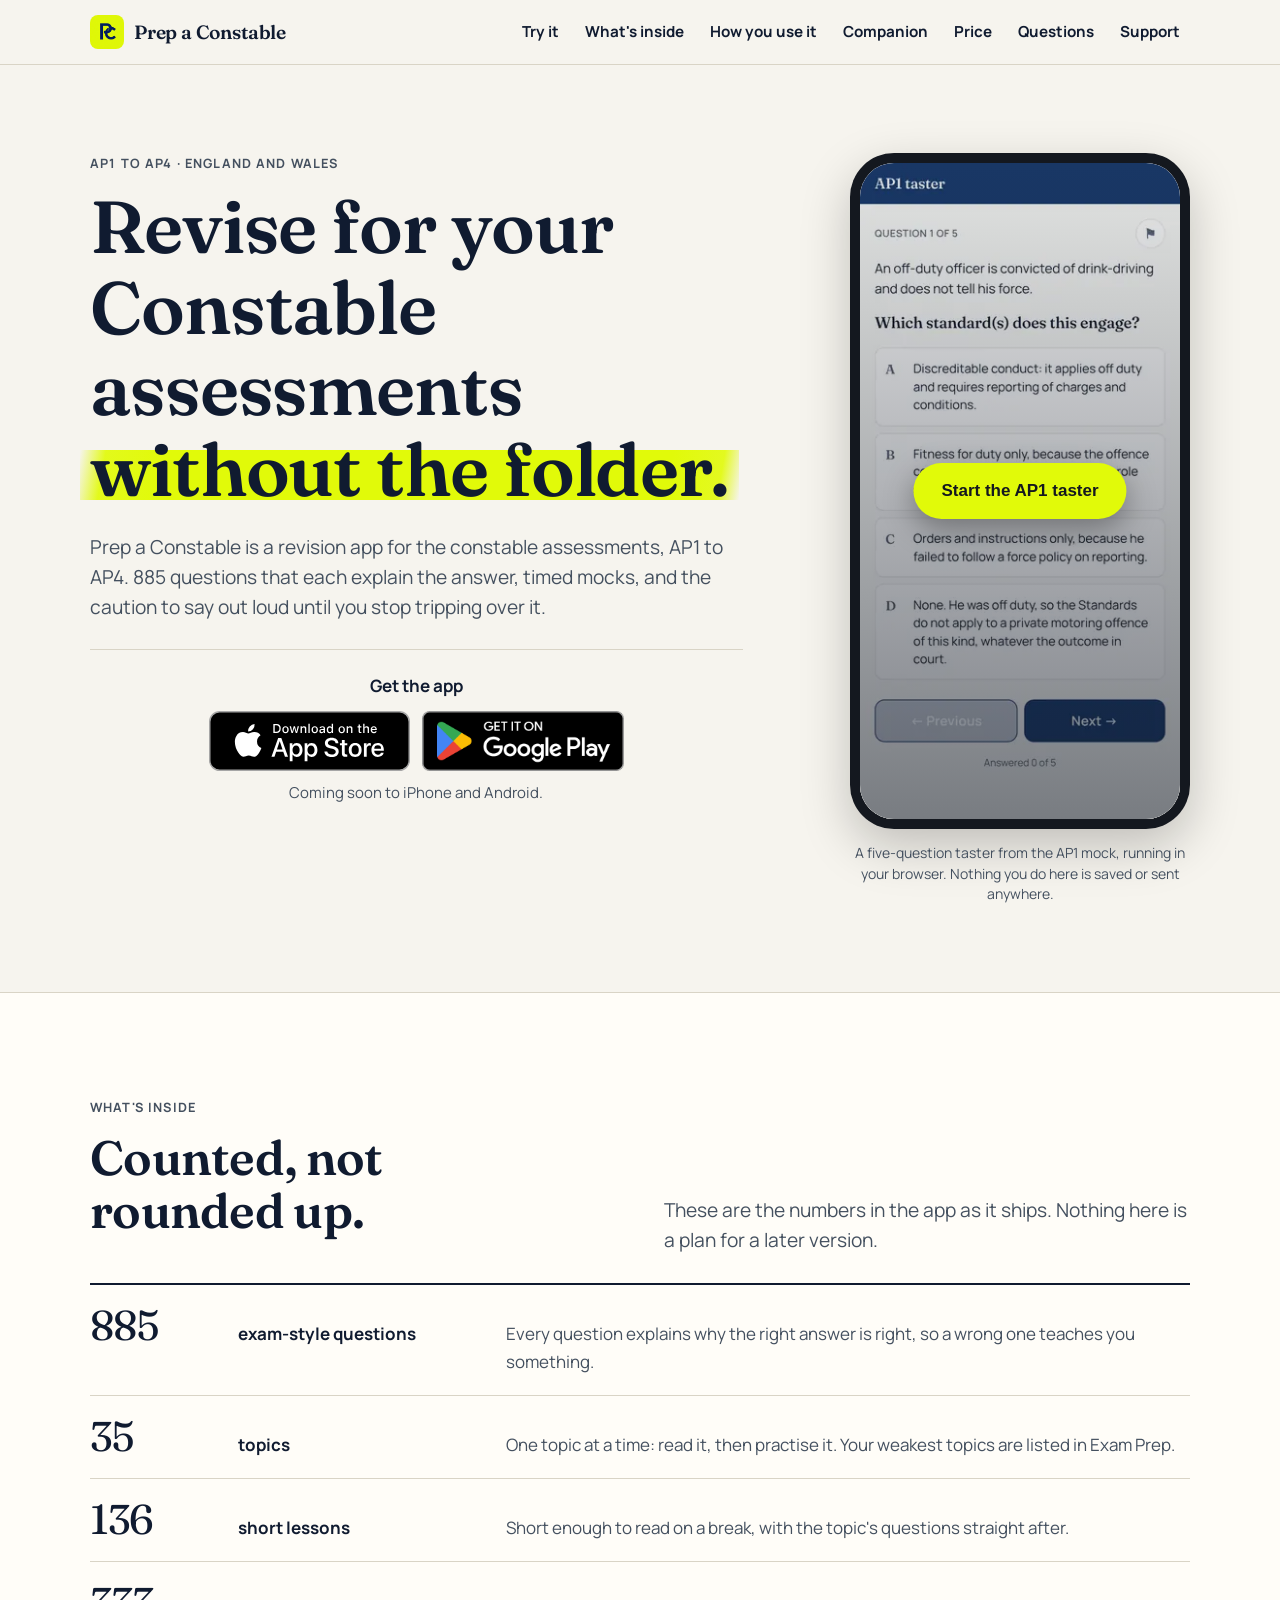
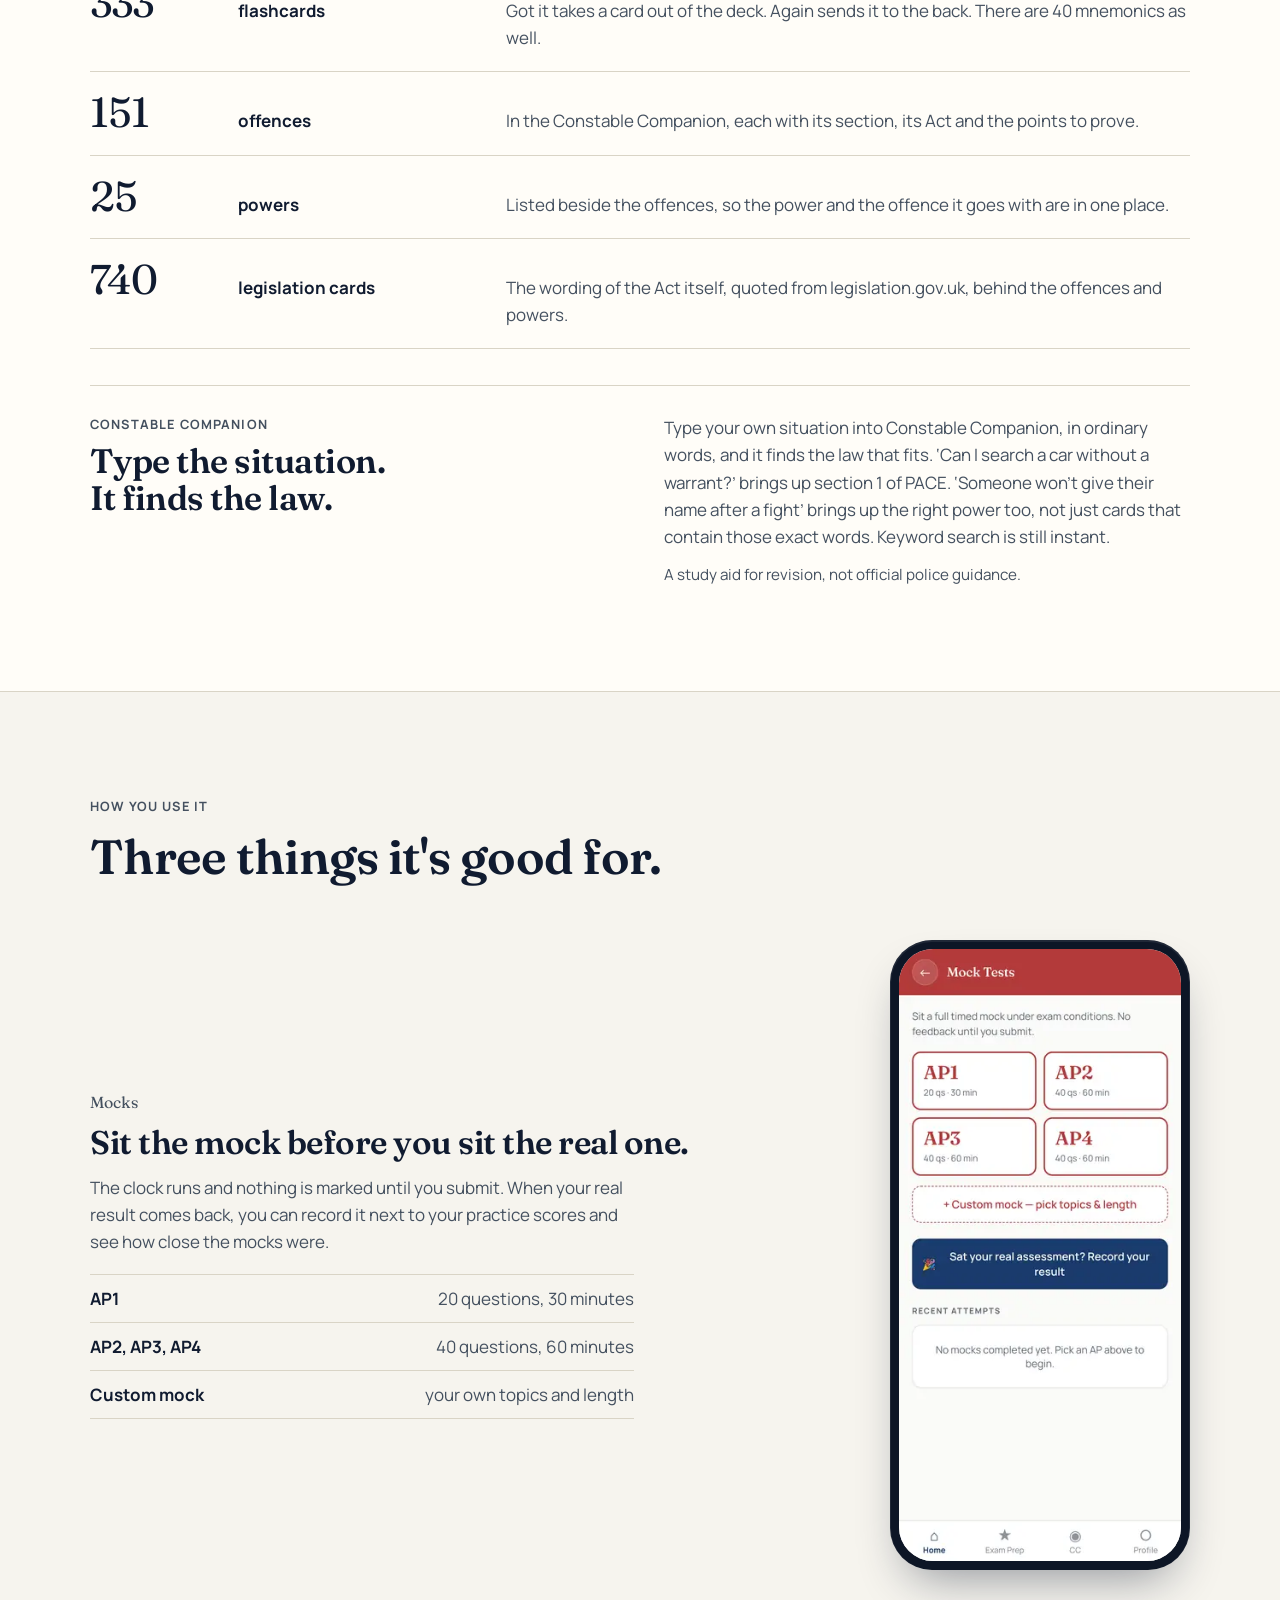
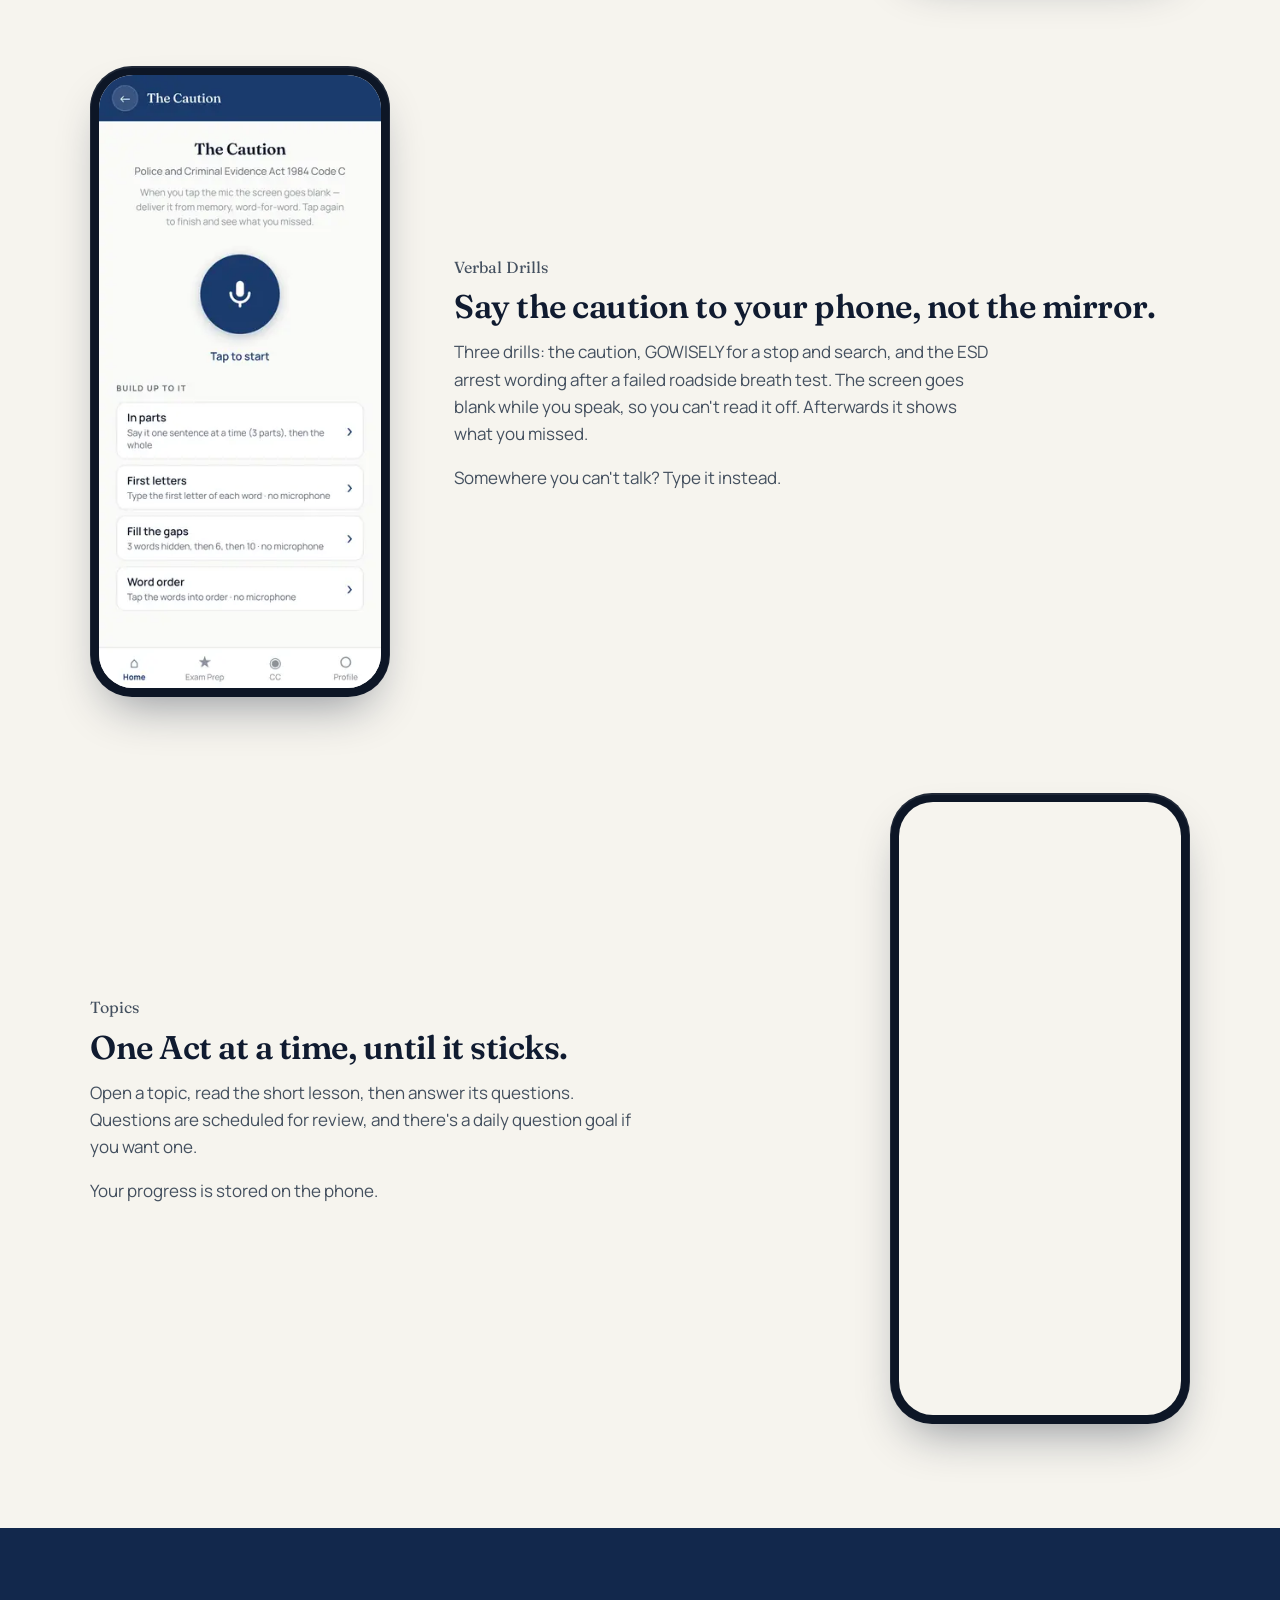
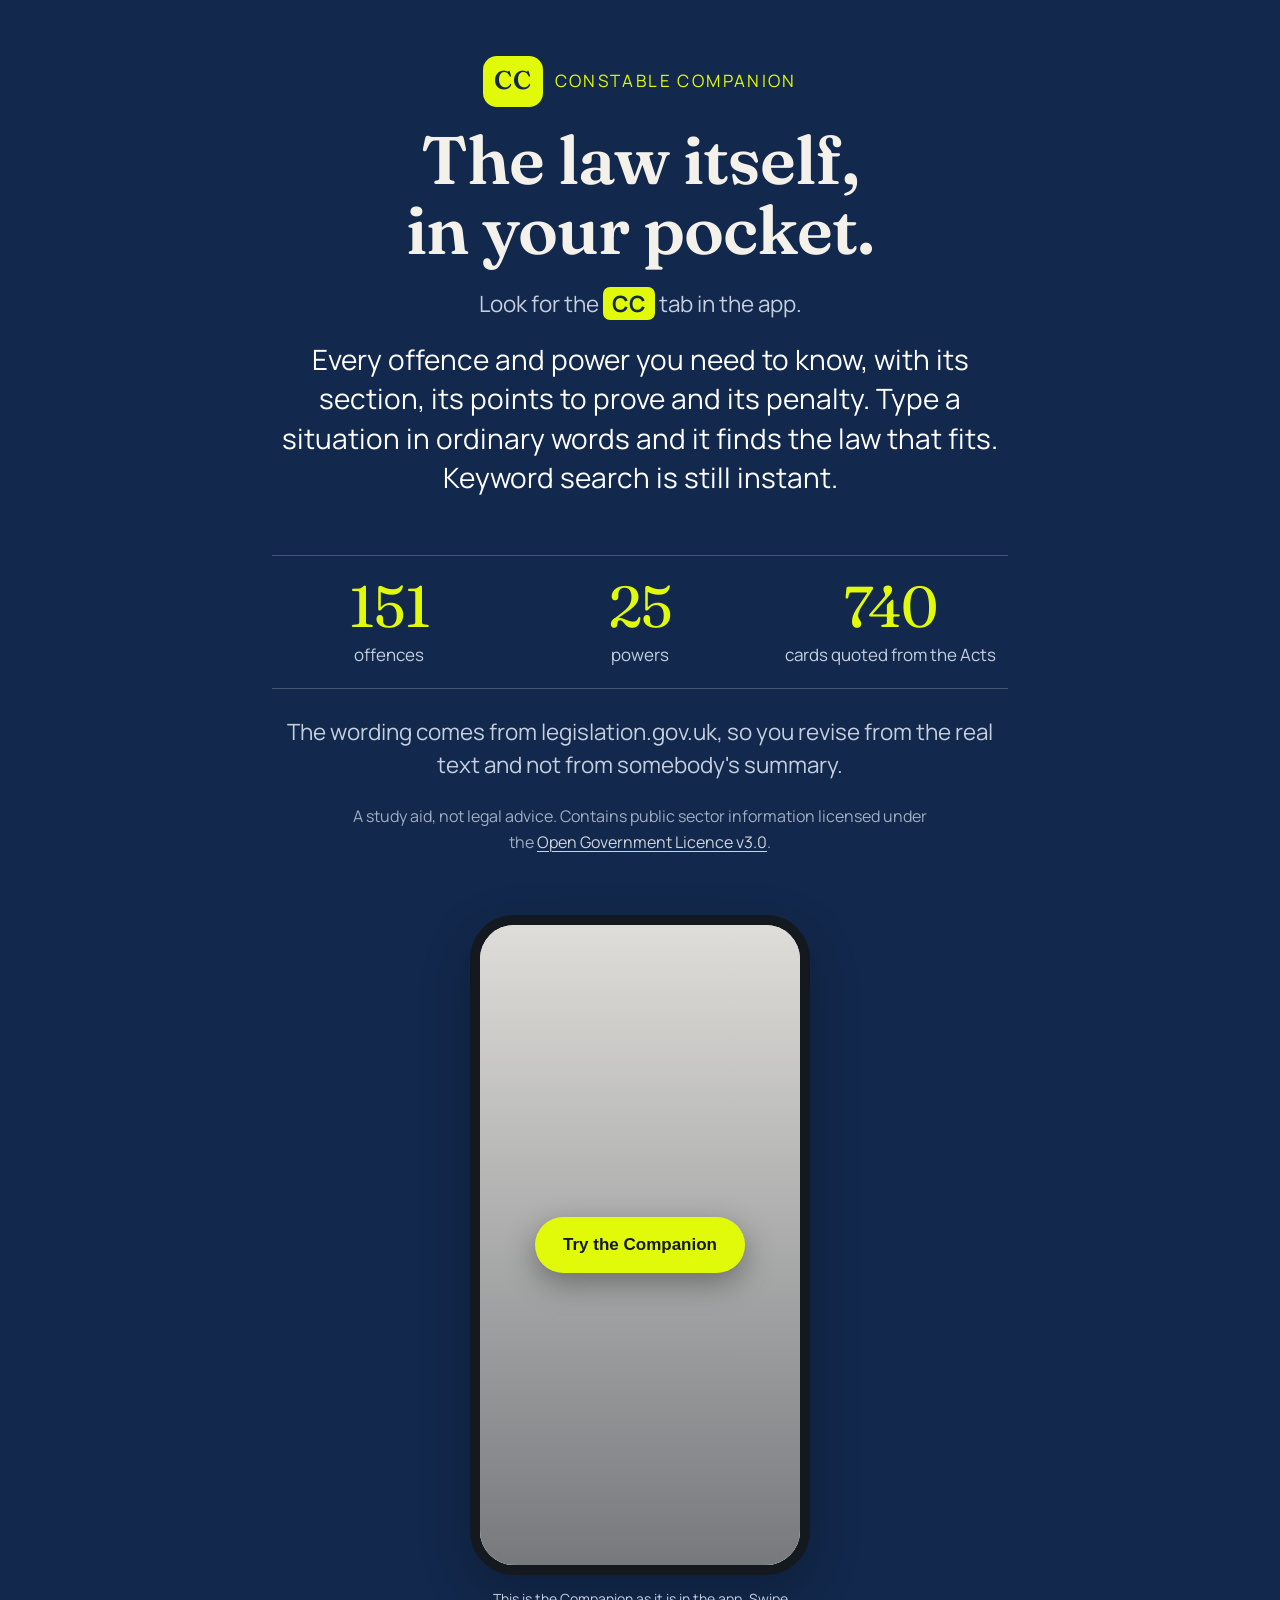
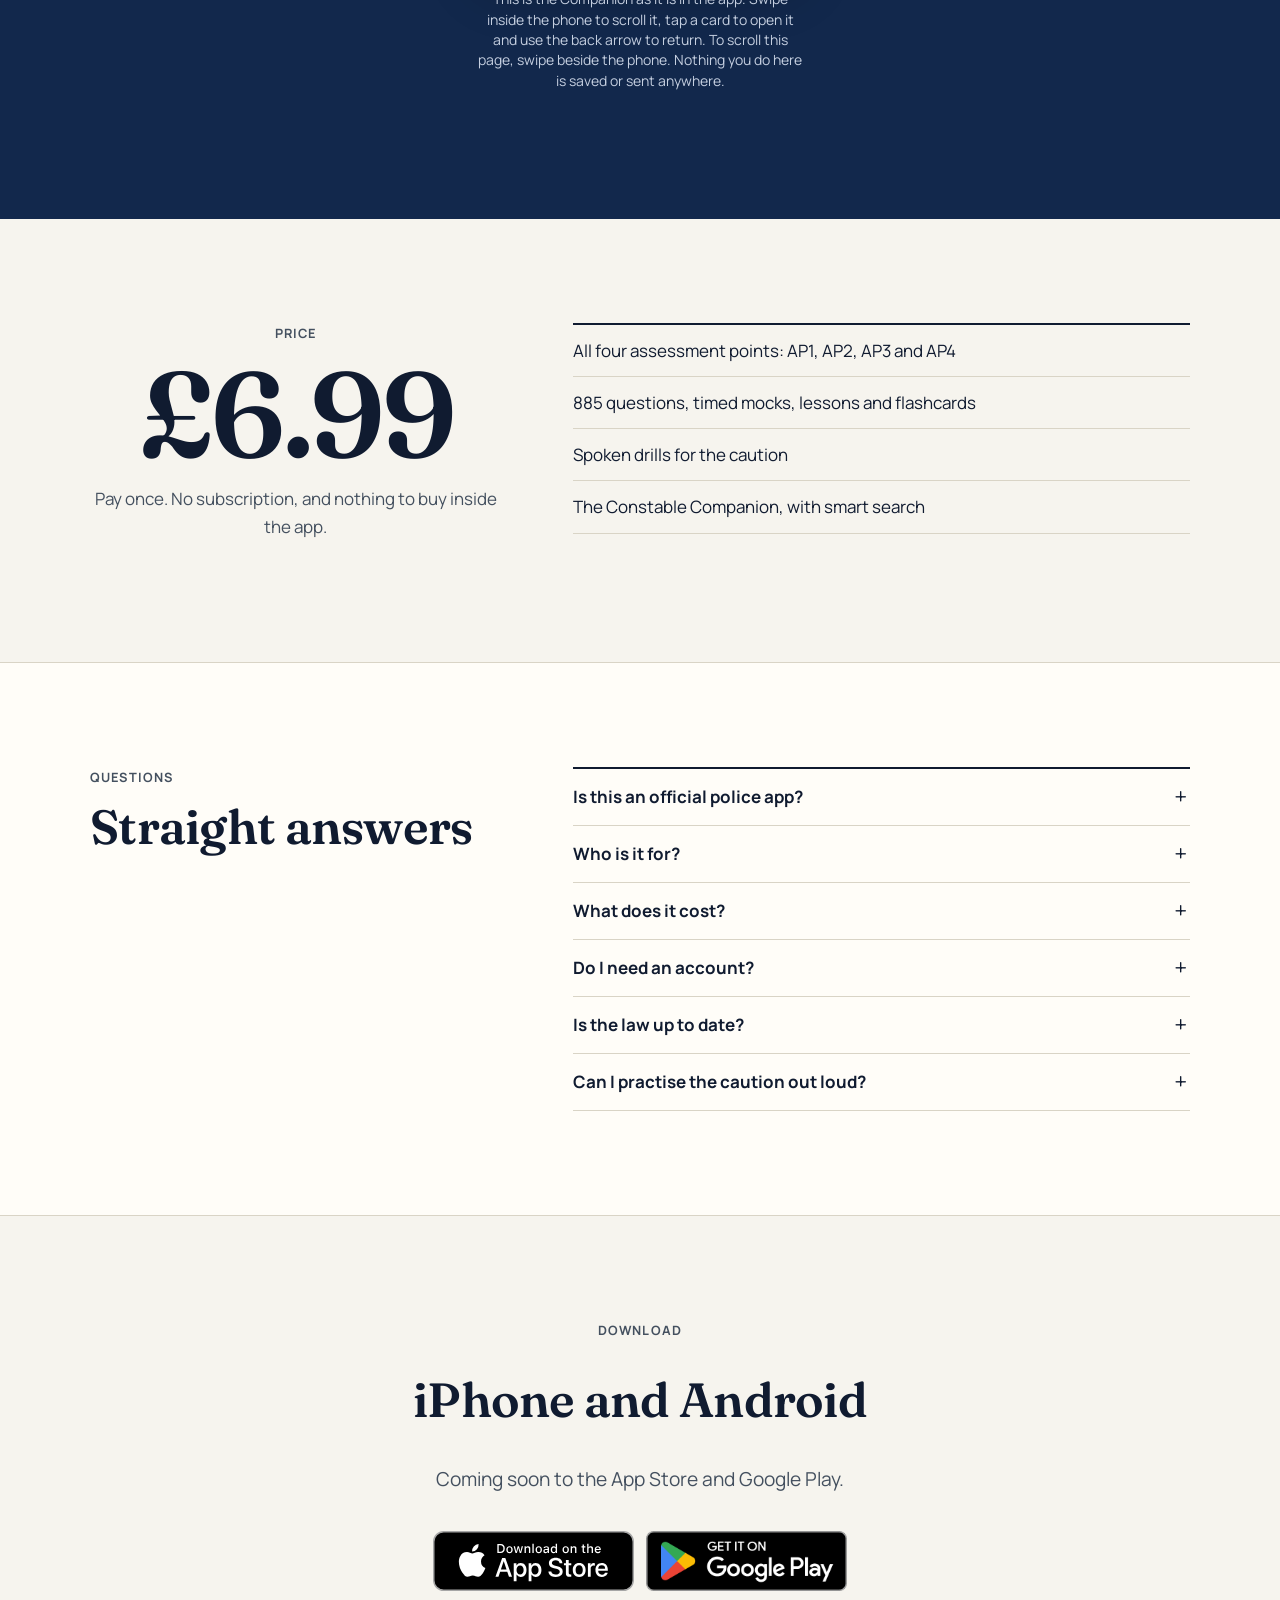
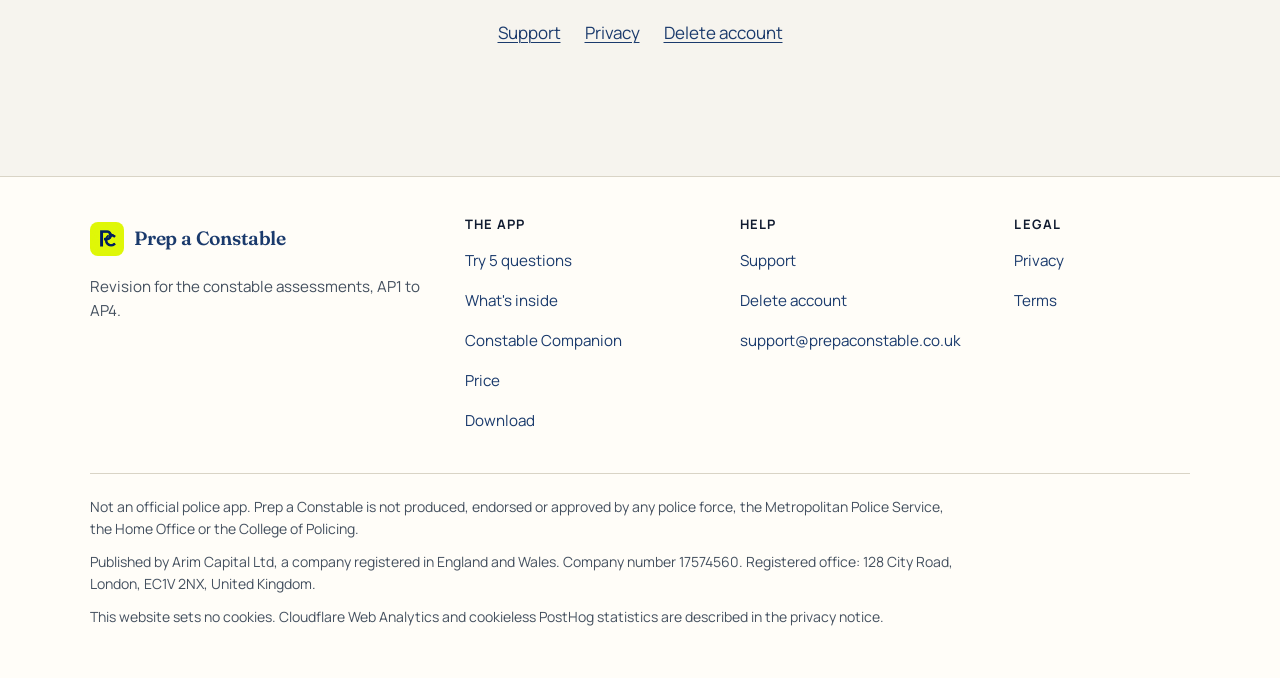
==== commit 5b634a64: "Advertise Constable Companion smart search. Say that a situation typed in ordinary words finds the m" ====
--- a/index.html
+++ b/index.html
@@ -24,7 +24,7 @@
 <link rel="apple-touch-icon" href="assets/apple-touch-icon.png">
 <link rel="preload" href="assets/fonts/fraunces-600.woff2" as="font" type="font/woff2" crossorigin>
 <link rel="preload" href="assets/fonts/manrope-400.woff2" as="font" type="font/woff2" crossorigin>
-<link rel="stylesheet" href="assets/site.css?v=39">
+<link rel="stylesheet" href="assets/site.css?v=40">
 <script>document.documentElement.className="js"</script>
 </head>
 <body>
@@ -82,6 +82,16 @@
 <li><span class="n">25</span><h3>powers</h3><p>Listed beside the offences, so the power and the offence it goes with are in one place.</p></li>
 <li><span class="n">740</span><h3>legislation cards</h3><p>The wording of the Act itself, quoted from legislation.gov.uk, behind the offences and powers.</p></li>
 </ul>
+<div class="feature-smart">
+<div>
+<p class="eyebrow">Constable Companion</p>
+<h3>Type the situation. It finds the law.</h3>
+</div>
+<div>
+<p>Type your own situation into Constable Companion, in ordinary words, and it finds the law that fits. ‘Can I search a car without a warrant?’ brings up section 1 of PACE. ‘Someone won’t give their name after a fight’ brings up the right power too, not just cards that contain those exact words. Keyword search is still instant.</p>
+<p class="note">A study aid for revision, not official police guidance.</p>
+</div>
+</div>
 </div>
 </section>
 
@@ -135,7 +145,7 @@
 <p class="law-cc"><span class="cc-mark" aria-hidden="true">CC</span><span class="law-eyebrow">Constable Companion</span></p>
 <h2>The law itself, in your pocket.</h2>
 <p class="law-tab">Look for the <b>CC</b> tab in the app.</p>
-<p class="law-lede">Every offence and power you need to know, with its section, its points to prove and its penalty. Search by the name you know it by, and the right card comes up.</p>
+<p class="law-lede">Every offence and power you need to know, with its section, its points to prove and its penalty. Type a situation in ordinary words and it finds the law that fits. Keyword search is still instant.</p>
 <ul class="law-stats"><li><b>151</b><span>offences</span></li><li><b>25</b><span>powers</span></li><li><b>740</b><span>cards quoted from the Acts</span></li></ul>
 <p>The wording comes from legislation.gov.uk, so you revise from the real text and not from somebody's summary.</p>
 <p class="law-small">A study aid, not legal advice. Contains public sector information licensed under the <a href="https://www.nationalarchives.gov.uk/doc/open-government-licence/version/3/">Open Government Licence v3.0</a>.</p>
@@ -165,7 +175,7 @@
 <li>All four assessment points: AP1, AP2, AP3 and AP4</li>
 <li>885 questions, timed mocks, lessons and flashcards</li>
 <li>Spoken drills for the caution</li>
-<li>The Constable Companion</li>
+<li>The Constable Companion, with smart search</li>
 </ul>
 </div>
 </div>
--- a/assets/site.css
+++ b/assets/site.css
@@ -579,3 +579,23 @@
 
 /* the address sits on its own line; it stays whole when it fits and only breaks on a screen too narrow for it */
 a[href^="mailto:"]{overflow-wrap:anywhere}
+
+/* Constable Companion smart search, under the counted ledger */
+.feature-smart {
+  display: grid;
+  gap: 10px 48px;
+  margin-top: 36px;
+  padding-top: 28px;
+  border-top: 1px solid var(--rule);
+}
+.feature-smart h3 {
+  font-family: var(--serif);
+  font-size: clamp(1.55rem, 1.4vw + 1rem, 2.15rem);
+  margin: 0;
+}
+.feature-smart .eyebrow { margin-bottom: 8px; }
+.feature-smart p { margin: 0 0 0.75em; color: var(--soft); max-width: 40em; }
+.feature-smart p:last-child { margin-bottom: 0; }
+@media (min-width: 760px) {
+  .feature-smart { grid-template-columns: minmax(0, 1fr) minmax(0, 1fr); align-items: start; }
+}
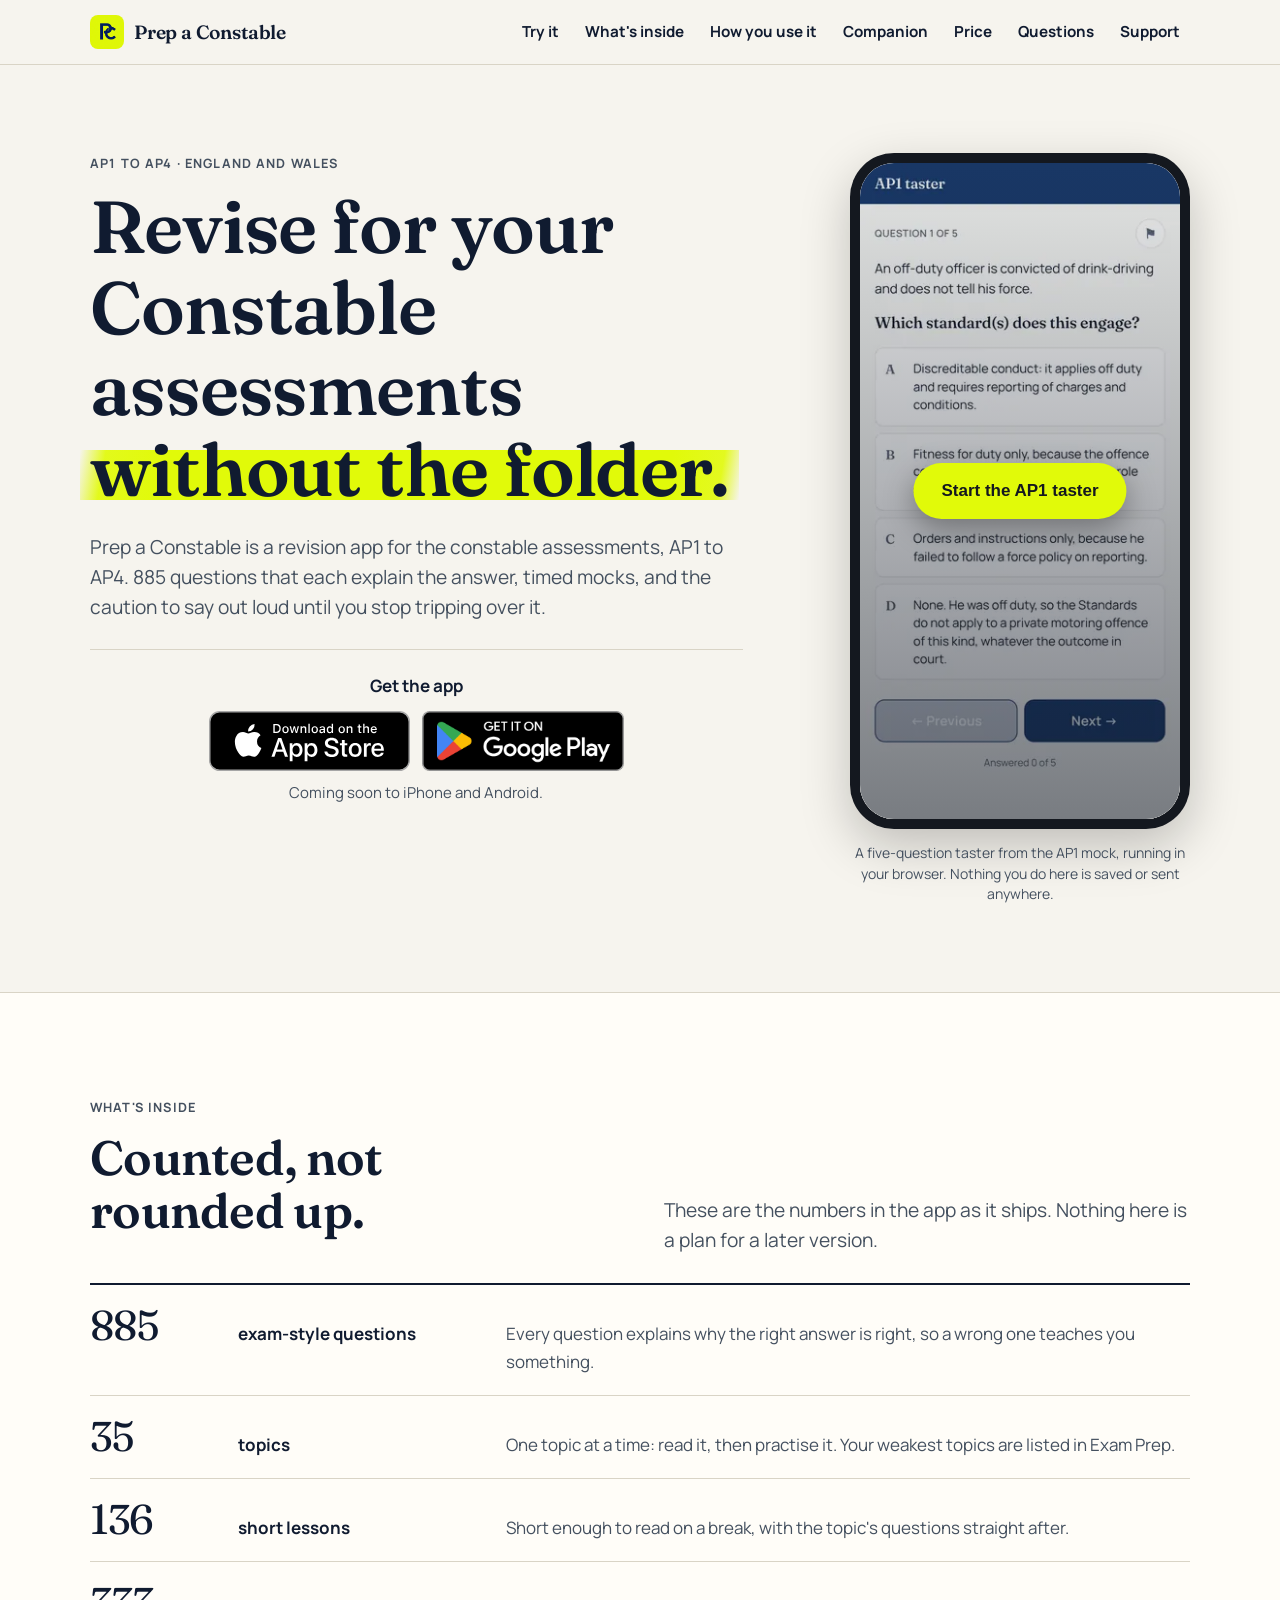
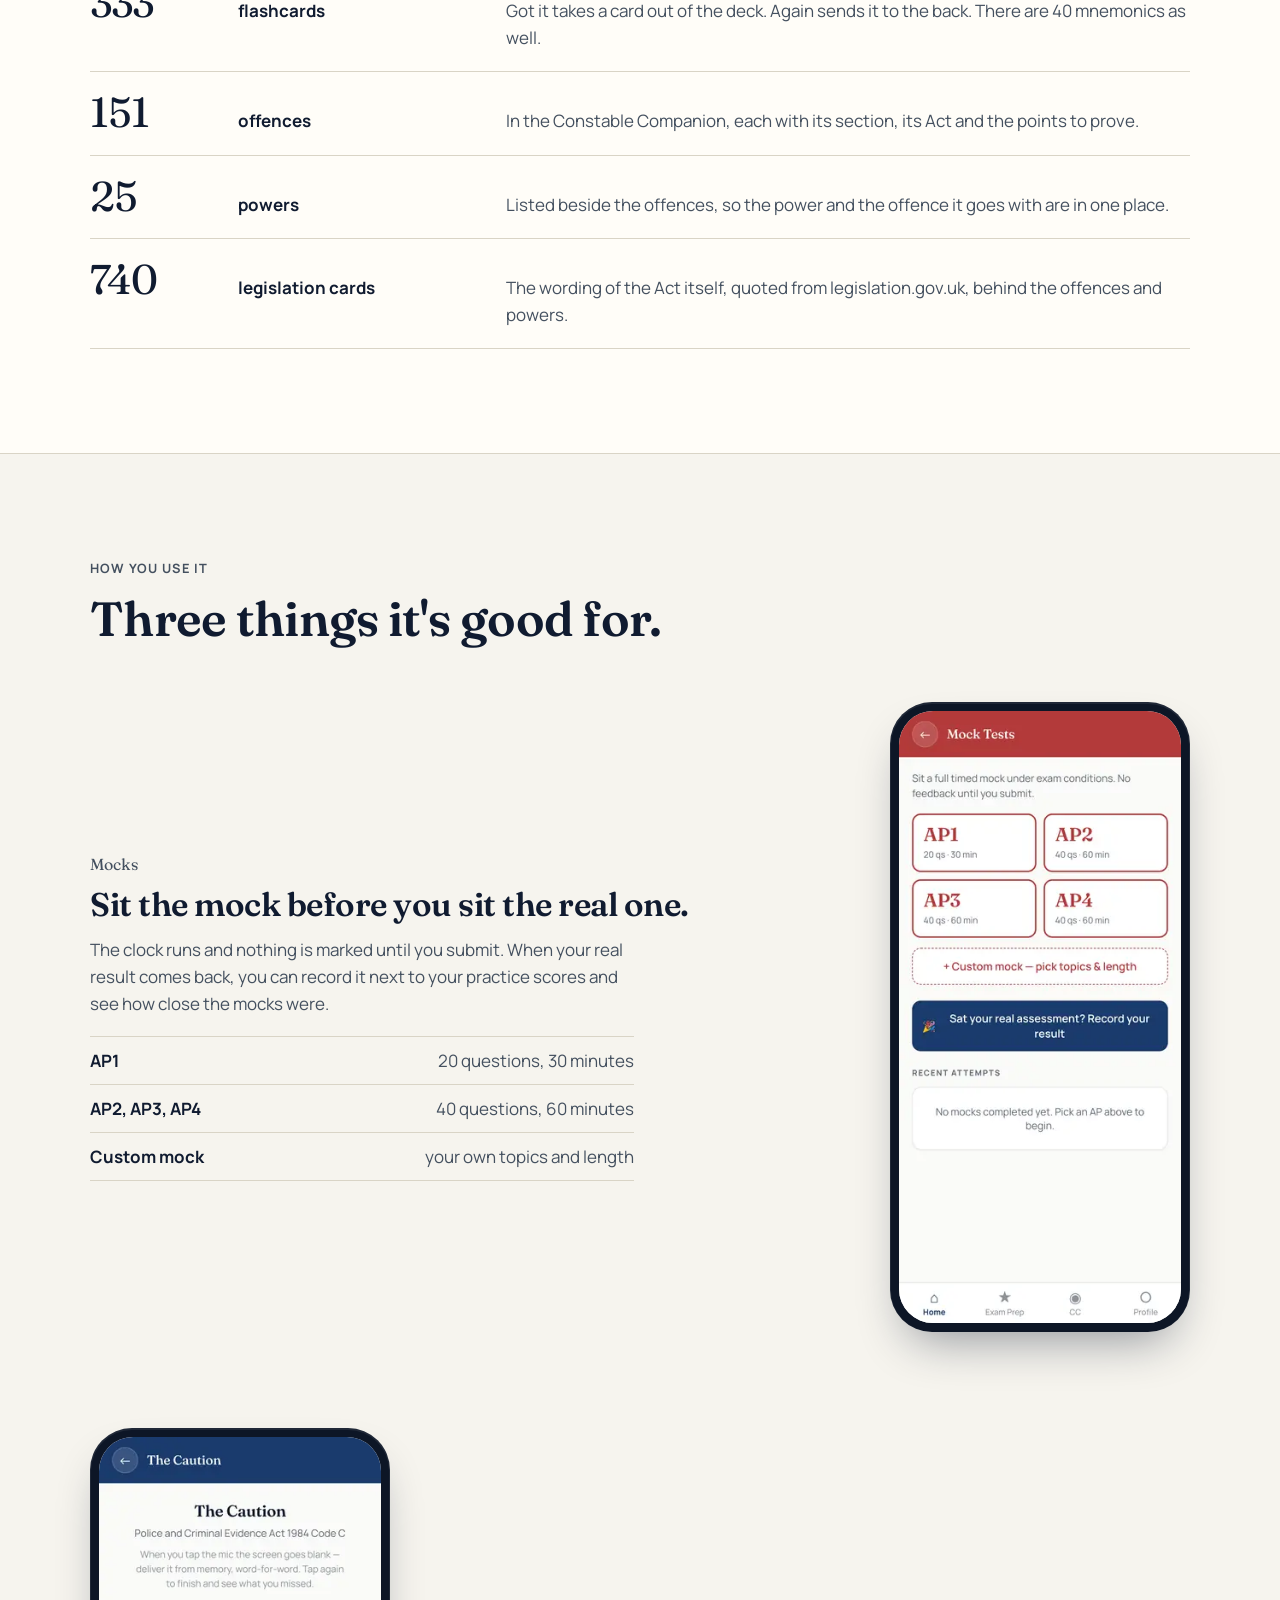
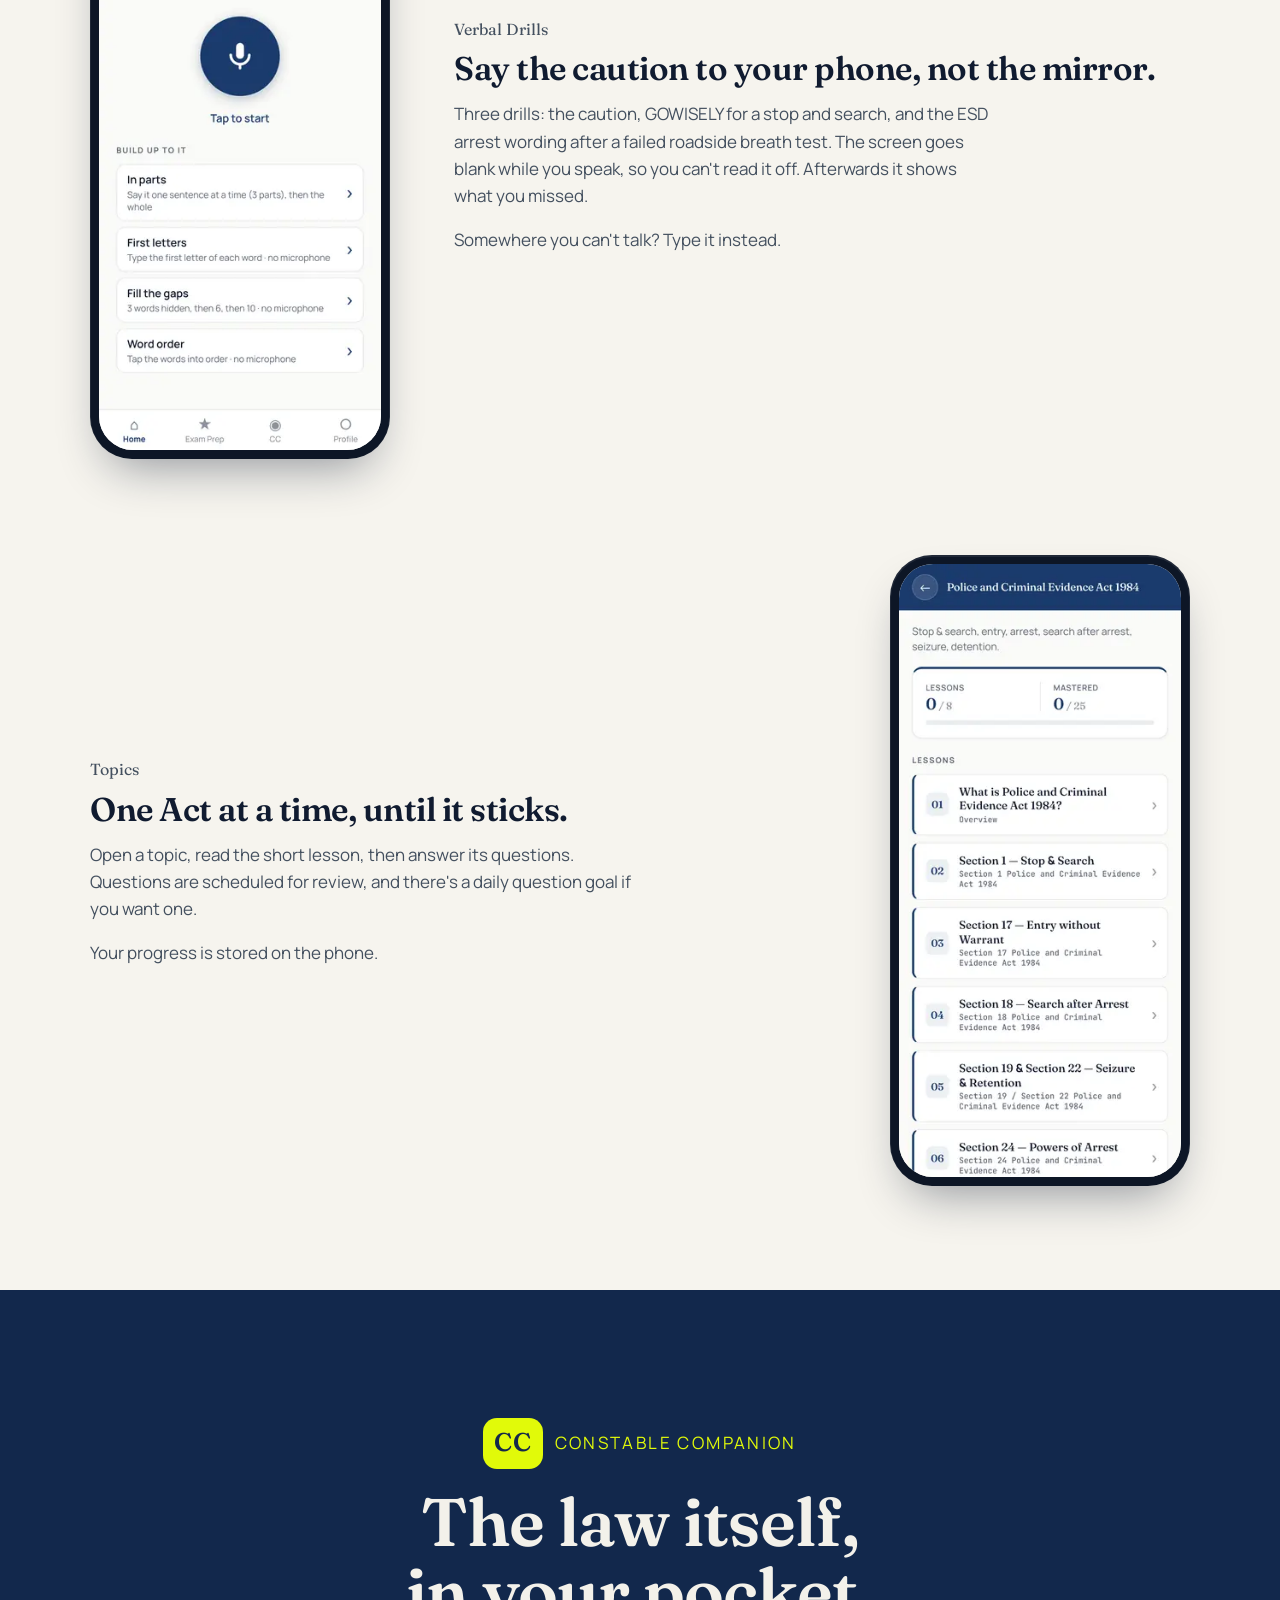
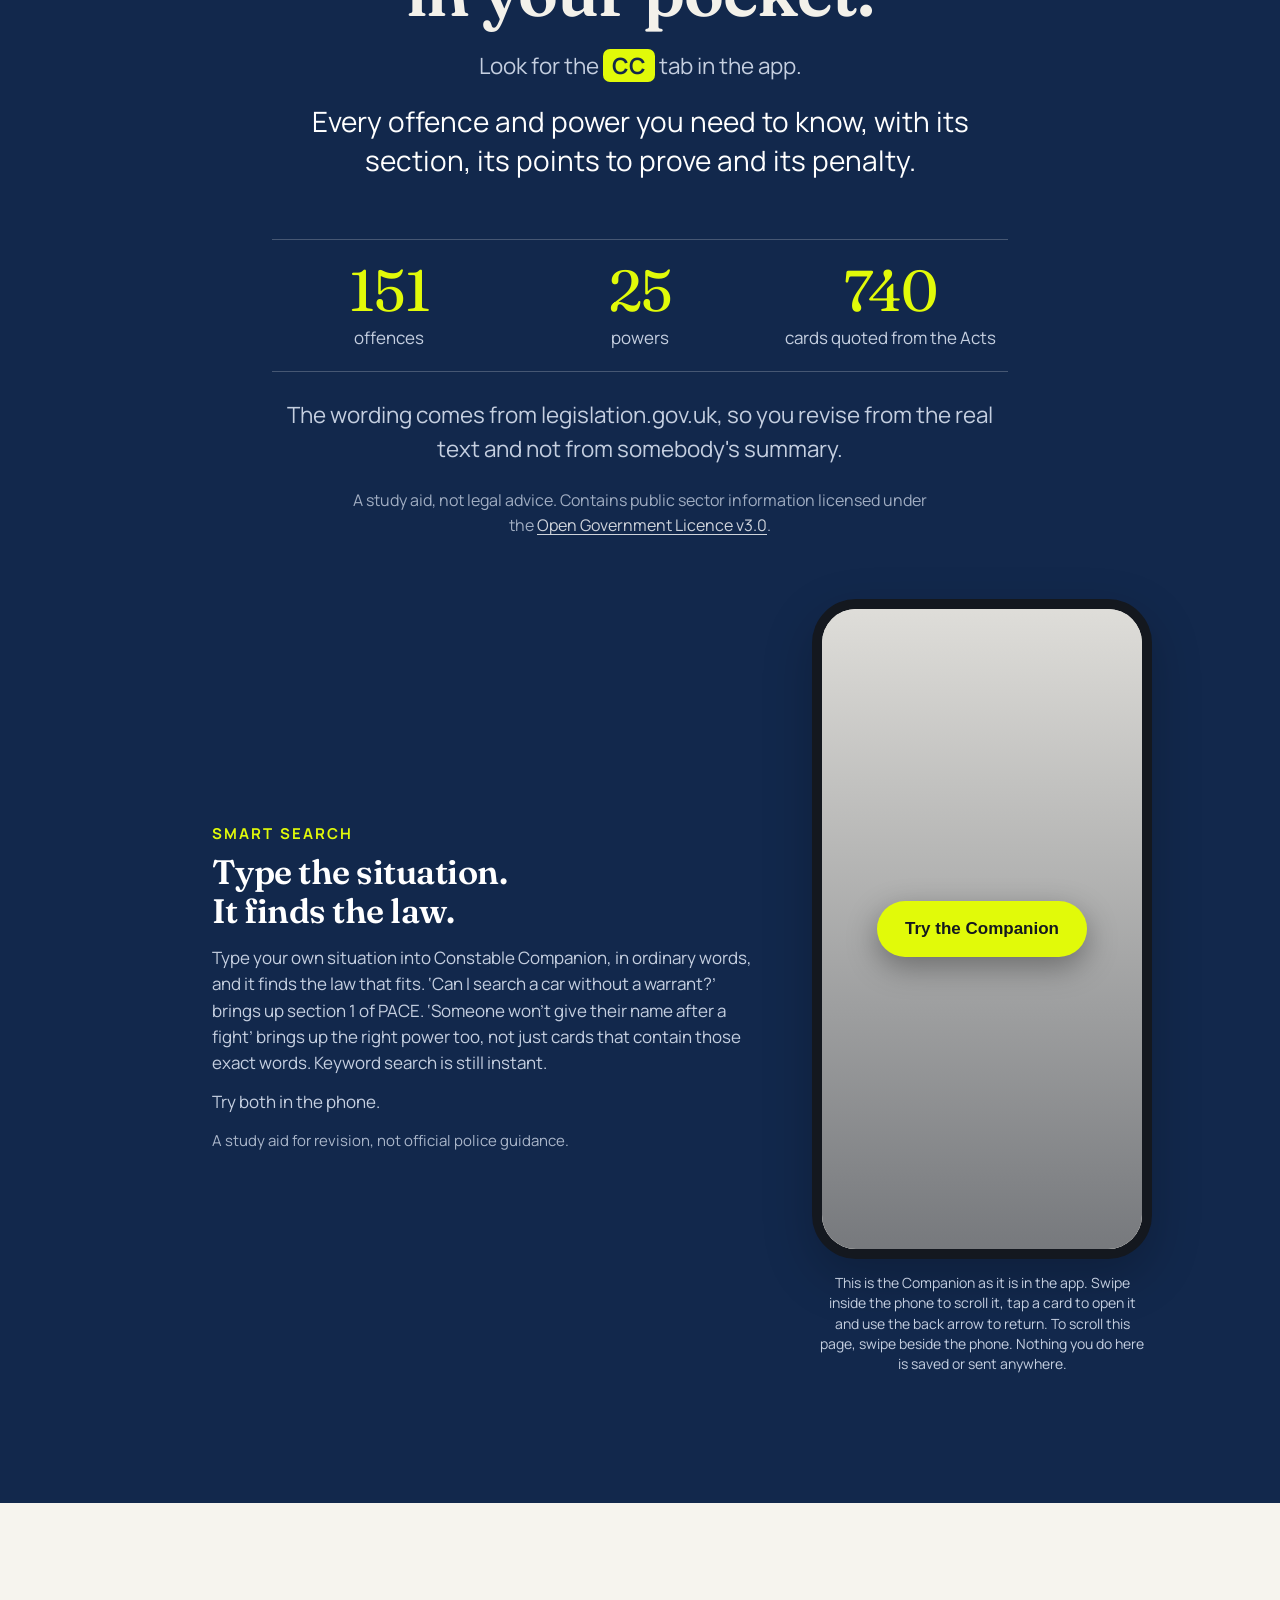
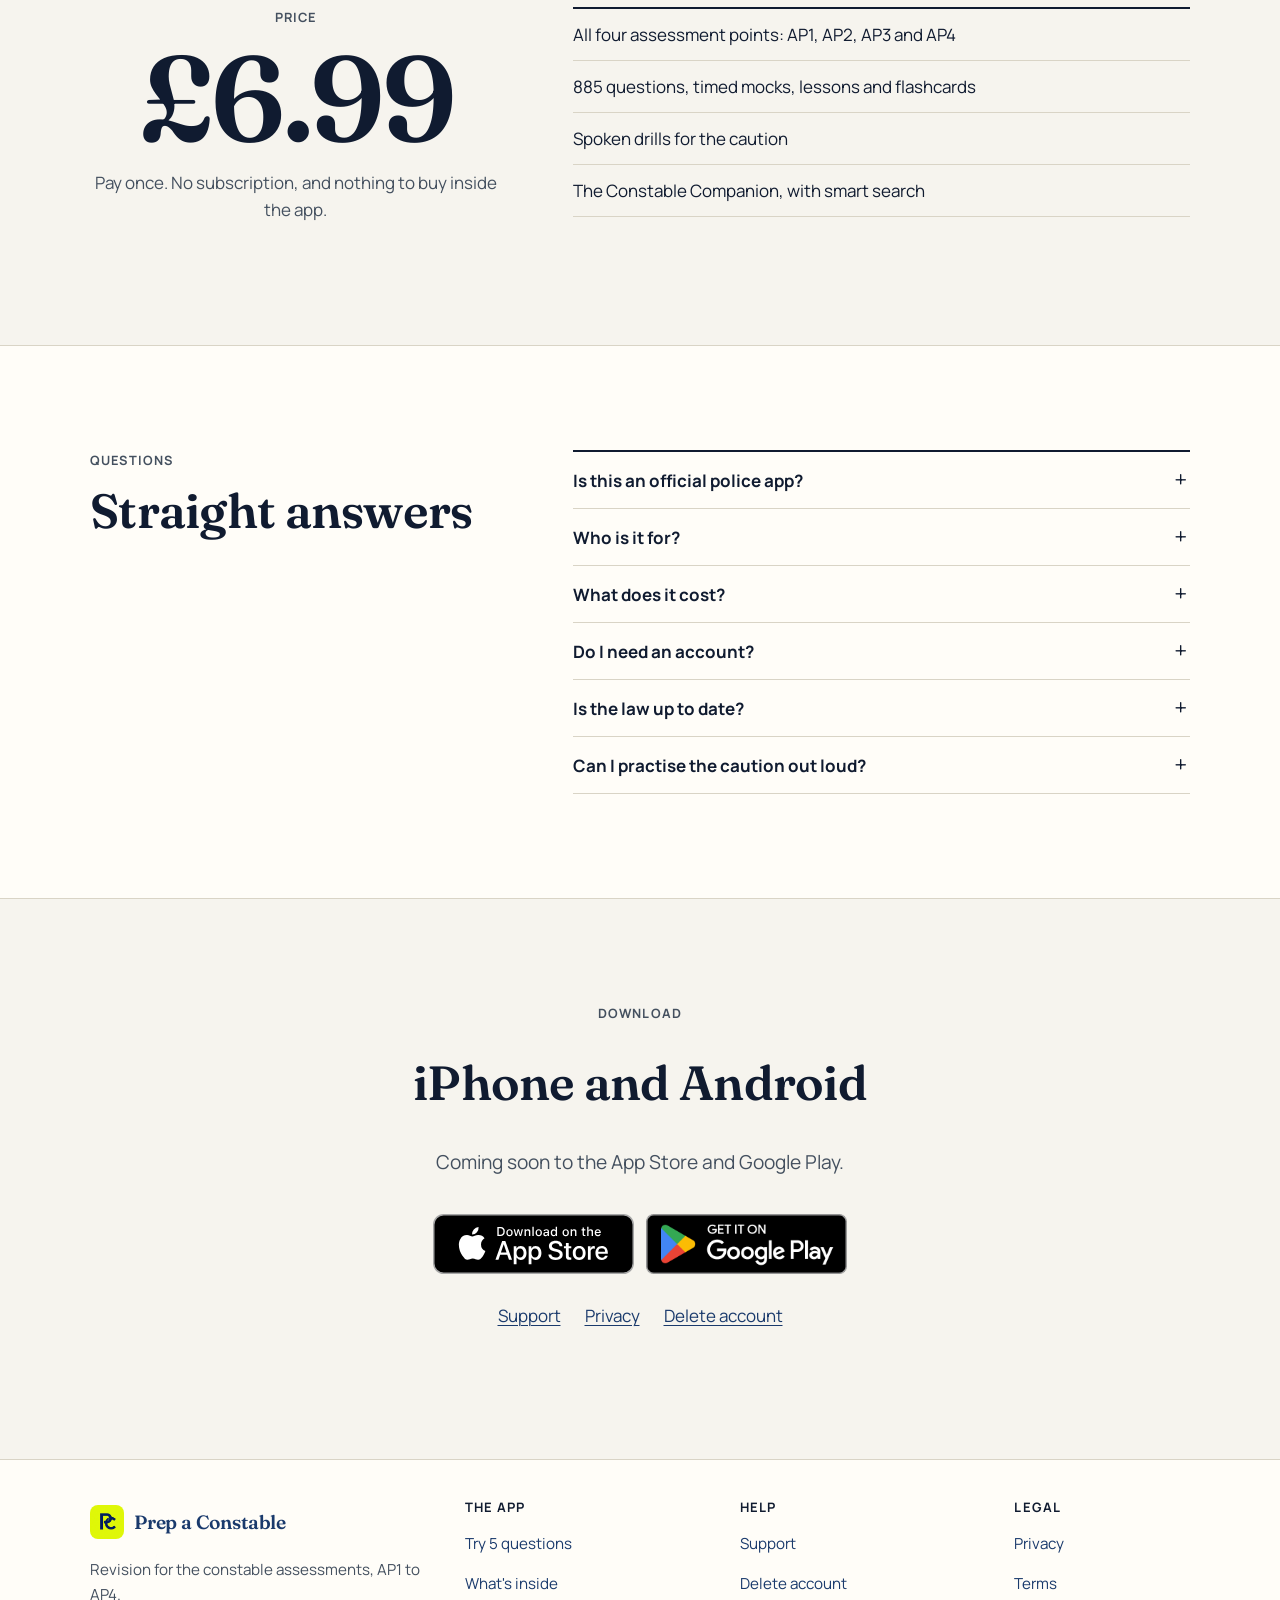
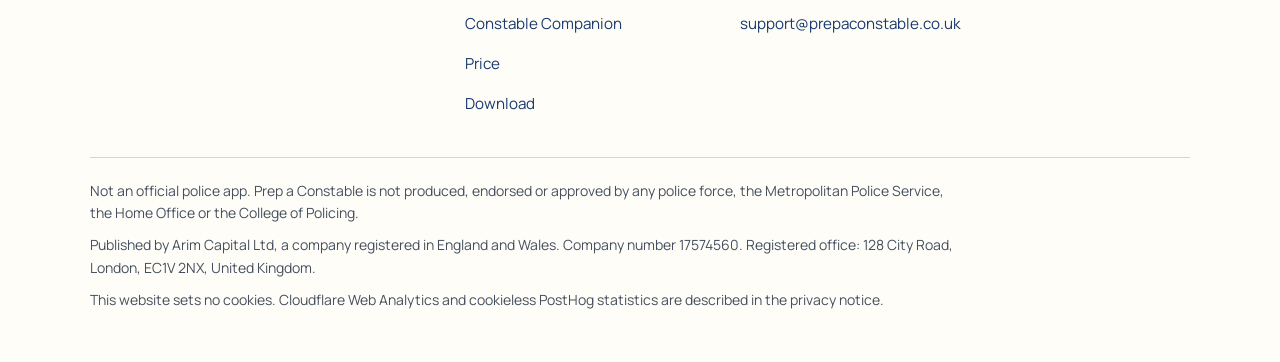
==== commit 47a5dc29: "Move smart search into the Companion section; preview answers the advertised examples - The smart se" ====
--- a/index.html
+++ b/index.html
@@ -82,16 +82,6 @@
 <li><span class="n">25</span><h3>powers</h3><p>Listed beside the offences, so the power and the offence it goes with are in one place.</p></li>
 <li><span class="n">740</span><h3>legislation cards</h3><p>The wording of the Act itself, quoted from legislation.gov.uk, behind the offences and powers.</p></li>
 </ul>
-<div class="feature-smart">
-<div>
-<p class="eyebrow">Constable Companion</p>
-<h3>Type the situation. It finds the law.</h3>
-</div>
-<div>
-<p>Type your own situation into Constable Companion, in ordinary words, and it finds the law that fits. ‘Can I search a car without a warrant?’ brings up section 1 of PACE. ‘Someone won’t give their name after a fight’ brings up the right power too, not just cards that contain those exact words. Keyword search is still instant.</p>
-<p class="note">A study aid for revision, not official police guidance.</p>
-</div>
-</div>
 </div>
 </section>
 
@@ -145,10 +135,18 @@
 <p class="law-cc"><span class="cc-mark" aria-hidden="true">CC</span><span class="law-eyebrow">Constable Companion</span></p>
 <h2>The law itself, in your pocket.</h2>
 <p class="law-tab">Look for the <b>CC</b> tab in the app.</p>
-<p class="law-lede">Every offence and power you need to know, with its section, its points to prove and its penalty. Type a situation in ordinary words and it finds the law that fits. Keyword search is still instant.</p>
+<p class="law-lede">Every offence and power you need to know, with its section, its points to prove and its penalty.</p>
 <ul class="law-stats"><li><b>151</b><span>offences</span></li><li><b>25</b><span>powers</span></li><li><b>740</b><span>cards quoted from the Acts</span></li></ul>
 <p>The wording comes from legislation.gov.uk, so you revise from the real text and not from somebody's summary.</p>
 <p class="law-small">A study aid, not legal advice. Contains public sector information licensed under the <a href="https://www.nationalarchives.gov.uk/doc/open-government-licence/version/3/">Open Government Licence v3.0</a>.</p>
+</div>
+<div class="cc-try">
+<div class="cc-smart">
+<p class="cc-smart-label">Smart search</p>
+<h3>Type the situation. It finds the law.</h3>
+<p>Type your own situation into Constable Companion, in ordinary words, and it finds the law that fits. ‘Can I search a car without a warrant?’ brings up section 1 of PACE. ‘Someone won’t give their name after a fight’ brings up the right power too, not just cards that contain those exact words. Keyword search is still instant.</p>
+<p>Try both in the phone.</p>
+<p class="cc-smart-note">A study aid for revision, not official police guidance.</p>
 </div>
 <div class="law-device" id="cc-demo">
 <noscript><figure class="device"><img src="assets/screens/companion-330.webp" srcset="assets/screens/companion-330.webp 330w, assets/screens/companion-660.webp 660w" sizes="(min-width: 860px) 300px, 270px" alt="Constable Companion on the Daily-use tab: a search box and offence cards that name the section and the Act." width="330" height="717" loading="lazy" decoding="async"></figure></noscript>
@@ -158,6 +156,7 @@
 </div></div>
 <p class="demo-small">This is the Companion as it is in the app. Swipe inside the phone to scroll it, tap a card to open it and use the back arrow to return. To scroll this page, swipe beside the phone. Nothing you do here is saved or sent anywhere.</p>
 <p class="demo-fail" hidden>The preview has not loaded in this browser. <a href="companion/" target="_blank" rel="noopener">Open it on its own page</a>.</p>
+</div>
 </div>
 </div>
 </div>
--- a/assets/site.css
+++ b/assets/site.css
@@ -580,22 +580,15 @@
 /* the address sits on its own line; it stays whole when it fits and only breaks on a screen too narrow for it */
 a[href^="mailto:"]{overflow-wrap:anywhere}
 
-/* Constable Companion smart search, under the counted ledger */
-.feature-smart {
-  display: grid;
-  gap: 10px 48px;
-  margin-top: 36px;
-  padding-top: 28px;
-  border-top: 1px solid var(--rule);
-}
-.feature-smart h3 {
-  font-family: var(--serif);
-  font-size: clamp(1.55rem, 1.4vw + 1rem, 2.15rem);
-  margin: 0;
-}
-.feature-smart .eyebrow { margin-bottom: 8px; }
-.feature-smart p { margin: 0 0 0.75em; color: var(--soft); max-width: 40em; }
-.feature-smart p:last-child { margin-bottom: 0; }
-@media (min-width: 760px) {
-  .feature-smart { grid-template-columns: minmax(0, 1fr) minmax(0, 1fr); align-items: start; }
-}
+/* Constable Companion smart search, beside the interactive preview */
+.cc-try { display: grid; gap: 32px; width: 100%; justify-items: center; }
+.cc-smart { max-width: 34rem; text-align: center; }
+.cc-smart .cc-smart-label { margin: 0 0 8px; font-size: 0.9375rem; font-weight: 700; letter-spacing: 0.14em; text-transform: uppercase; color: var(--mark); }
+.cc-smart h3 { font-family: var(--serif); font-size: clamp(1.55rem, 1.4vw + 1rem, 2.15rem); line-height: 1.15; margin: 0 0 14px; color: #fff; }
+.law-copy .cc-smart p, .cc-smart p { margin: 0 0 0.75em; color: var(--on-navy-soft); font-size: 1.0625rem; line-height: 1.55; max-width: none; }
+.cc-smart p:last-child { margin-bottom: 0; }
+.cc-smart .cc-smart-note { font-size: 0.9375rem; opacity: 0.85; }
+@media (min-width: 860px) {
+  .cc-try { grid-template-columns: minmax(0, 1fr) 340px; gap: 56px; align-items: center; max-width: 64rem; }
+  .cc-smart { text-align: left; justify-self: end; }
+}
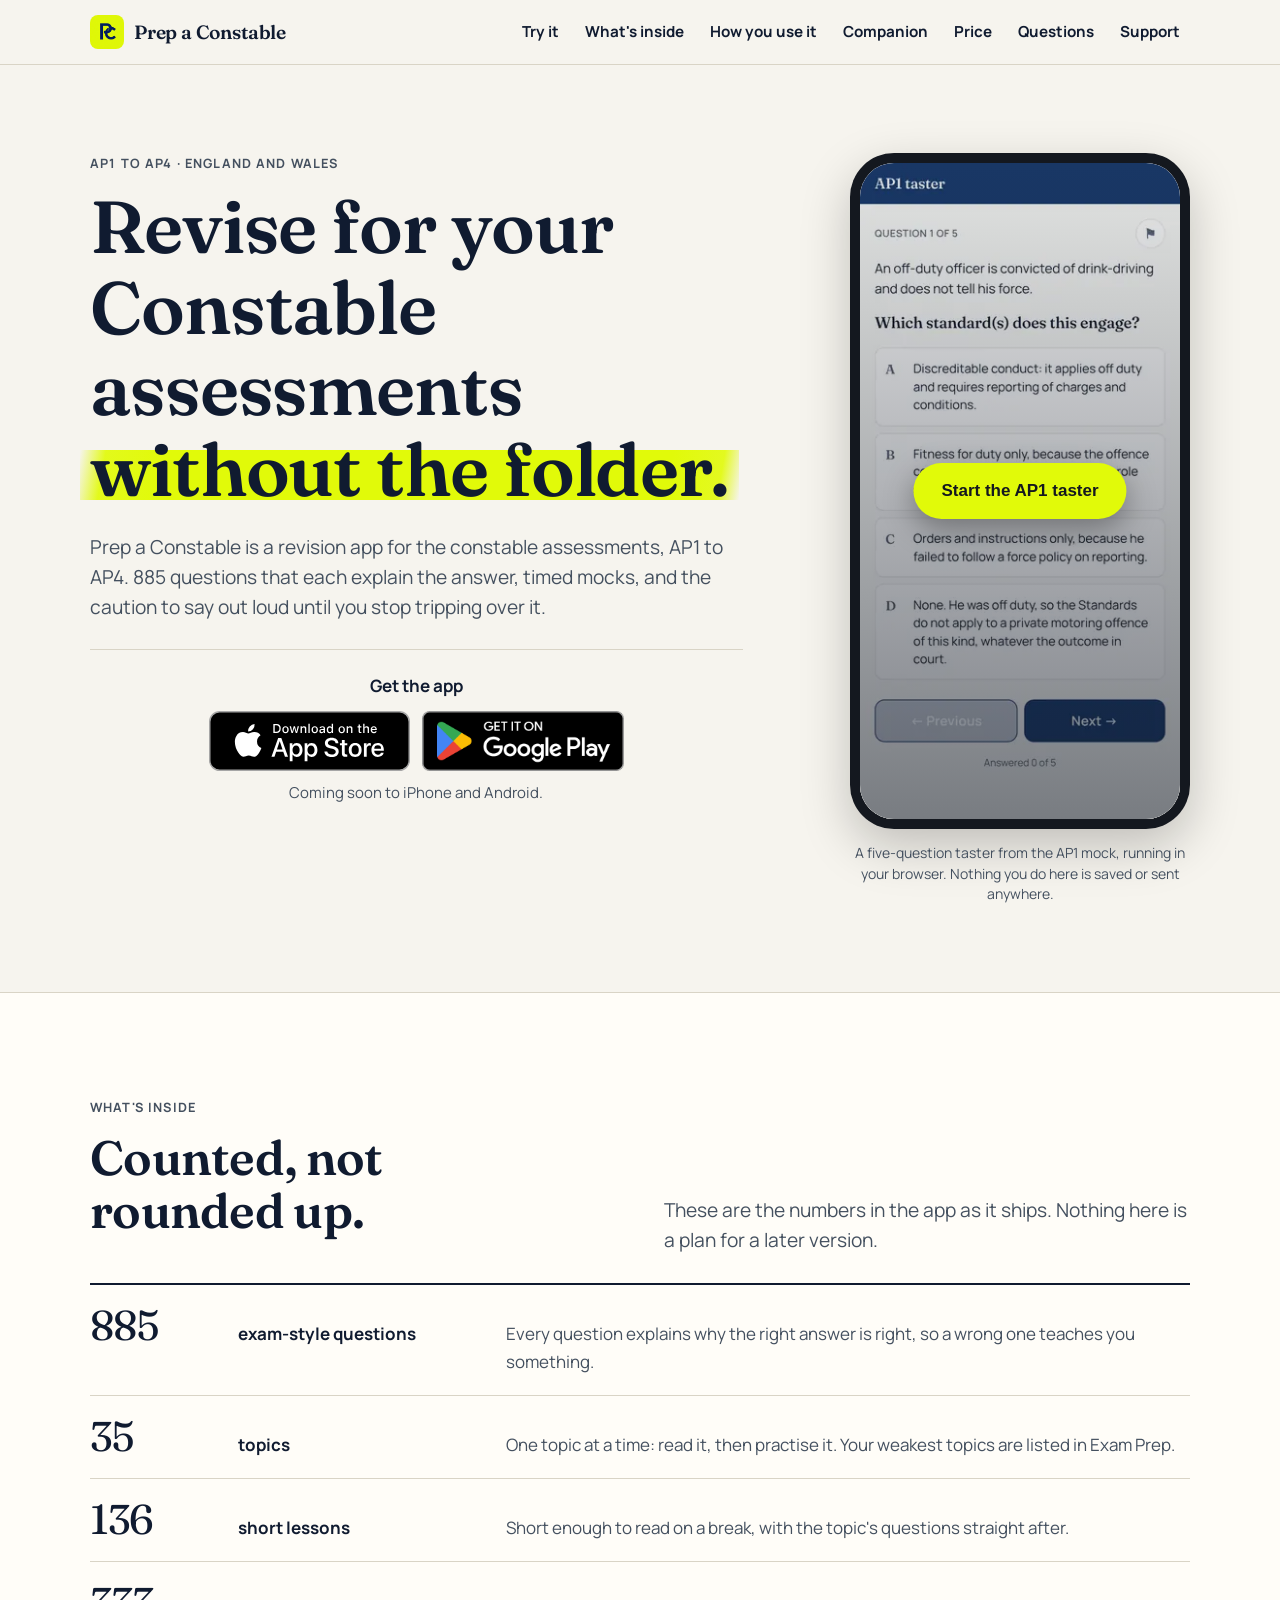
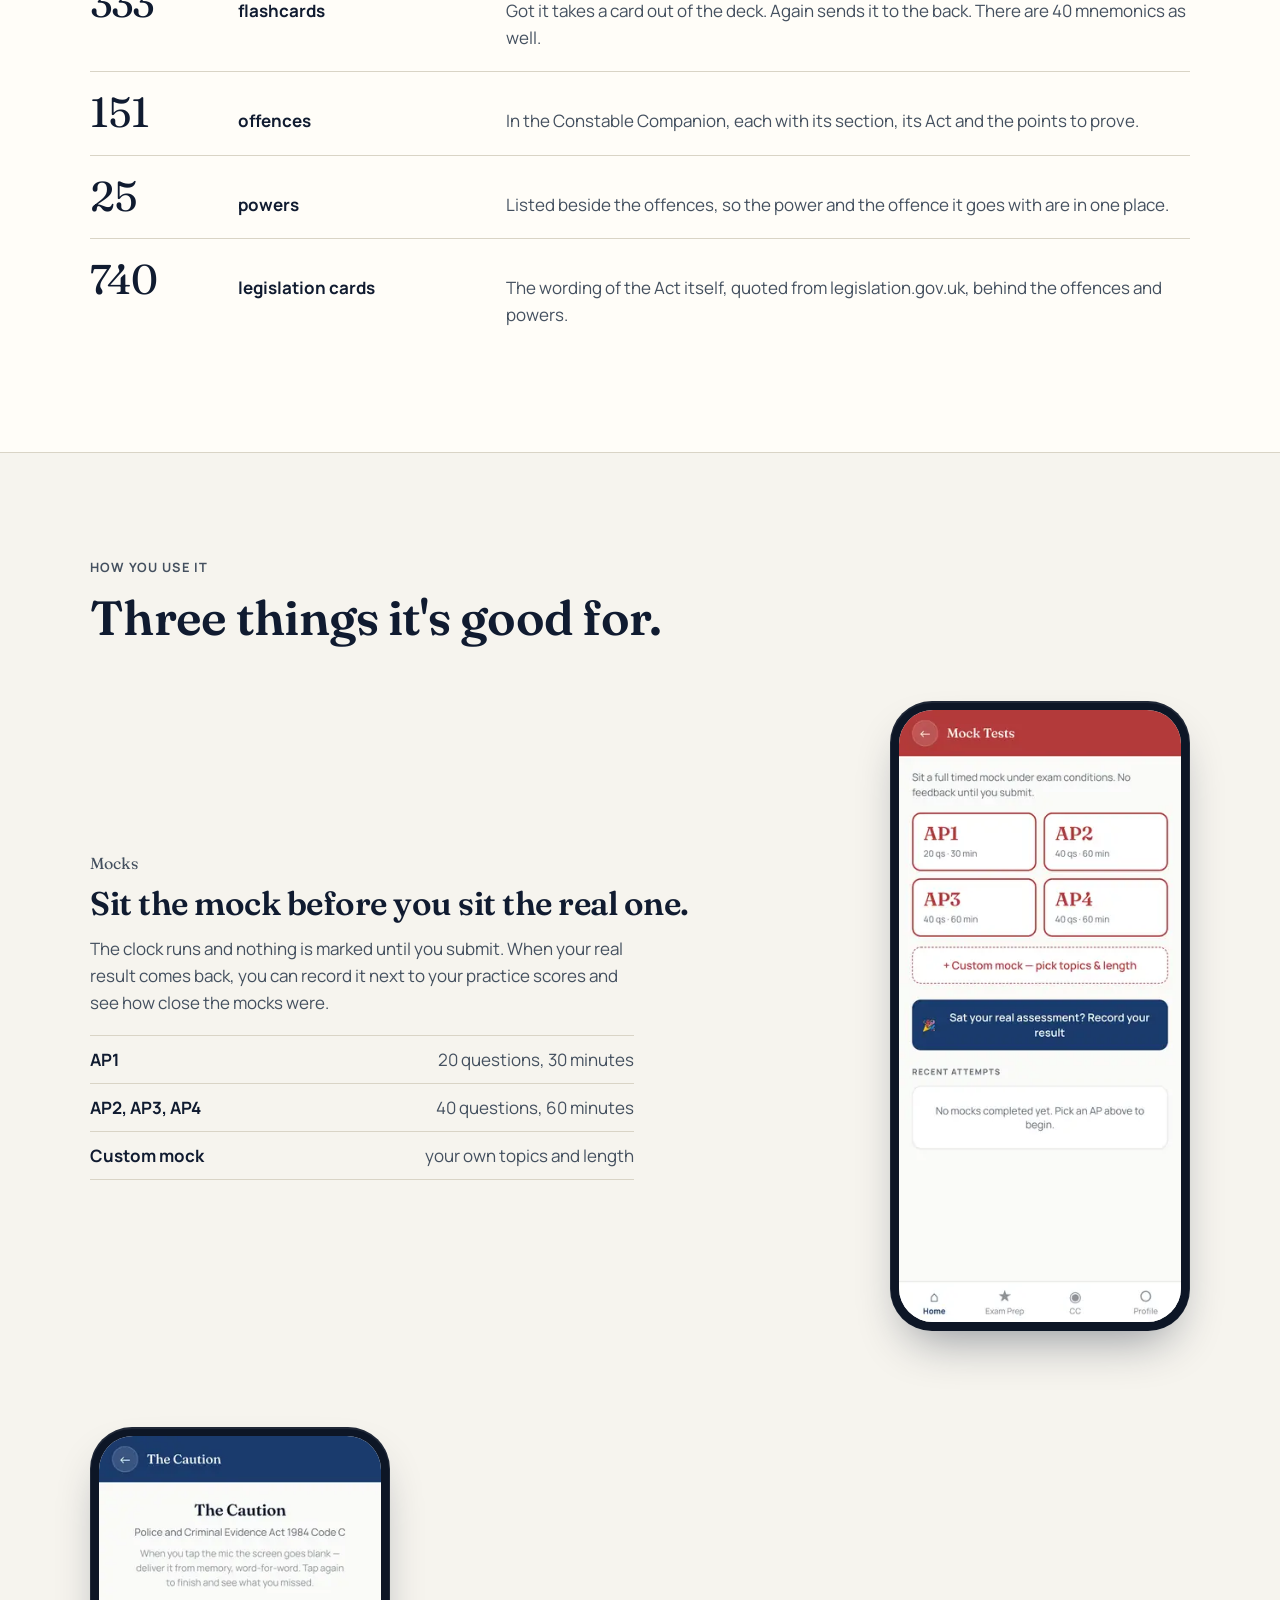
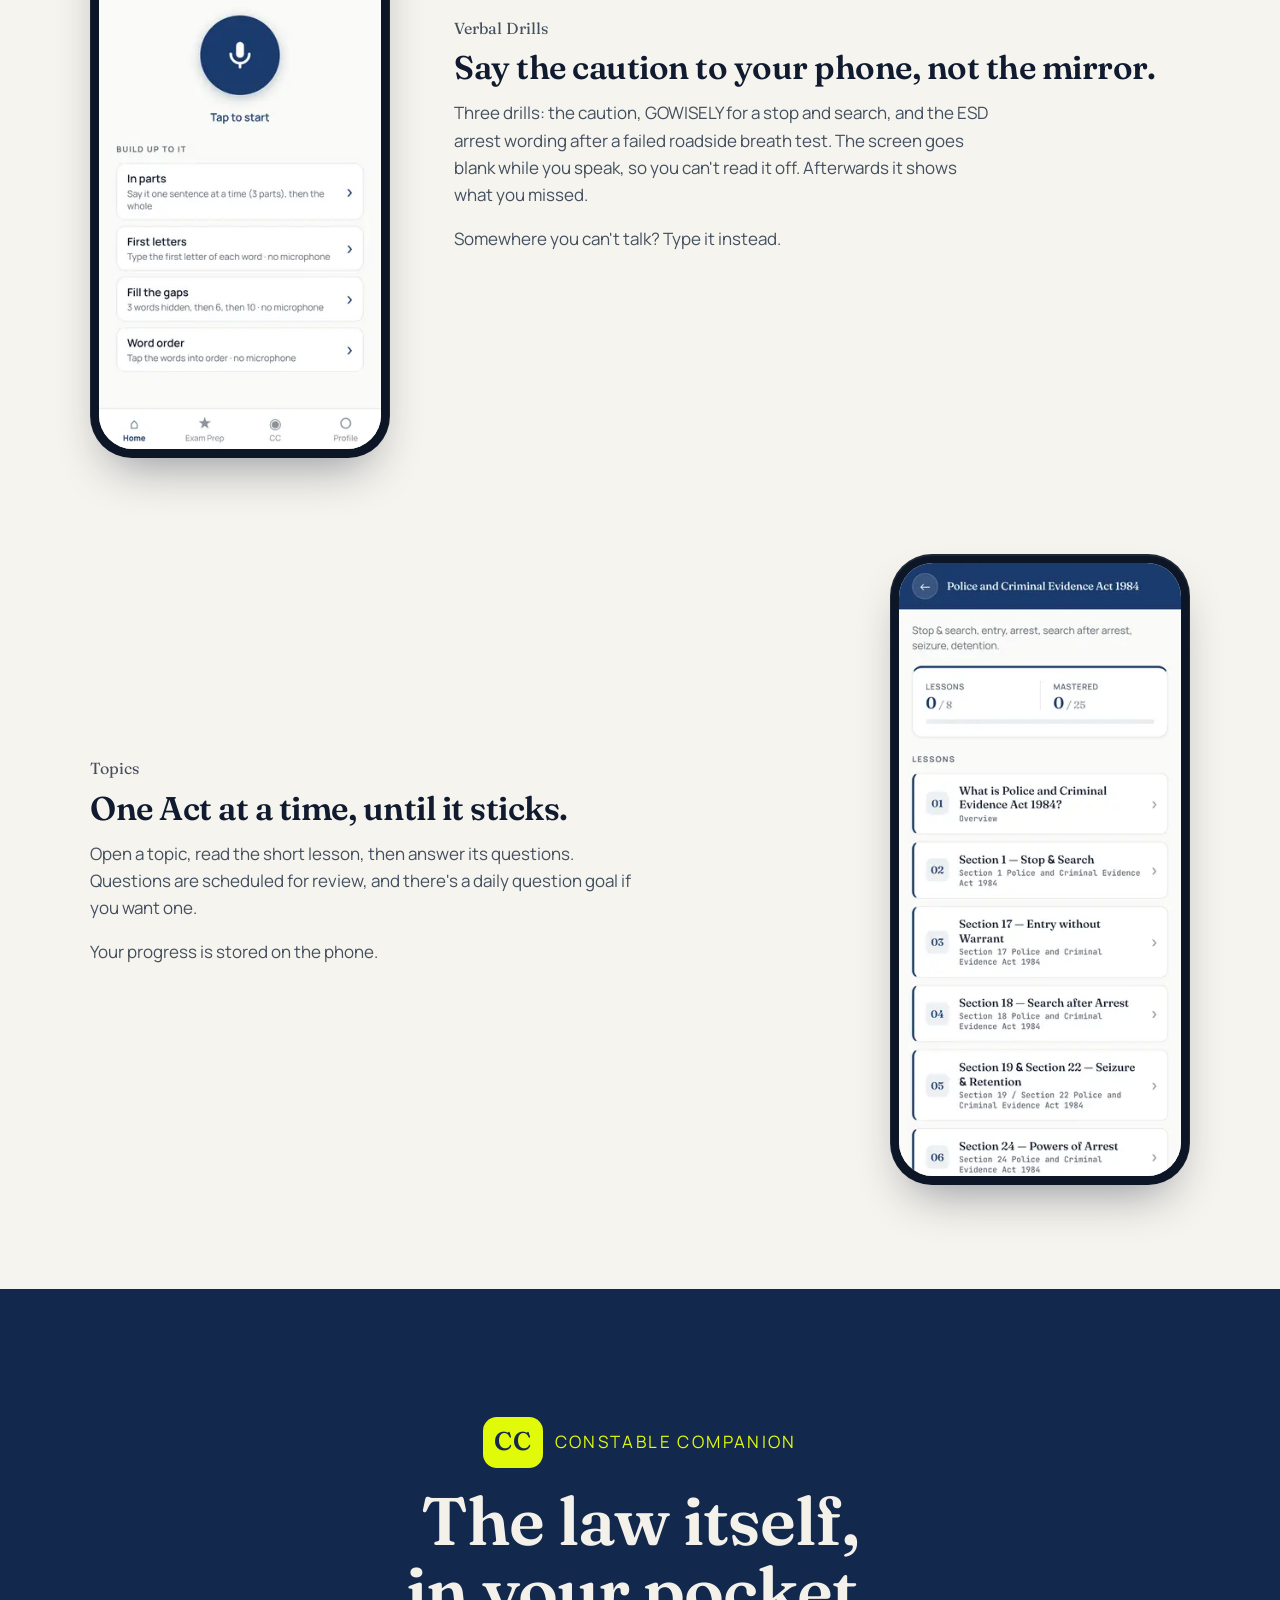
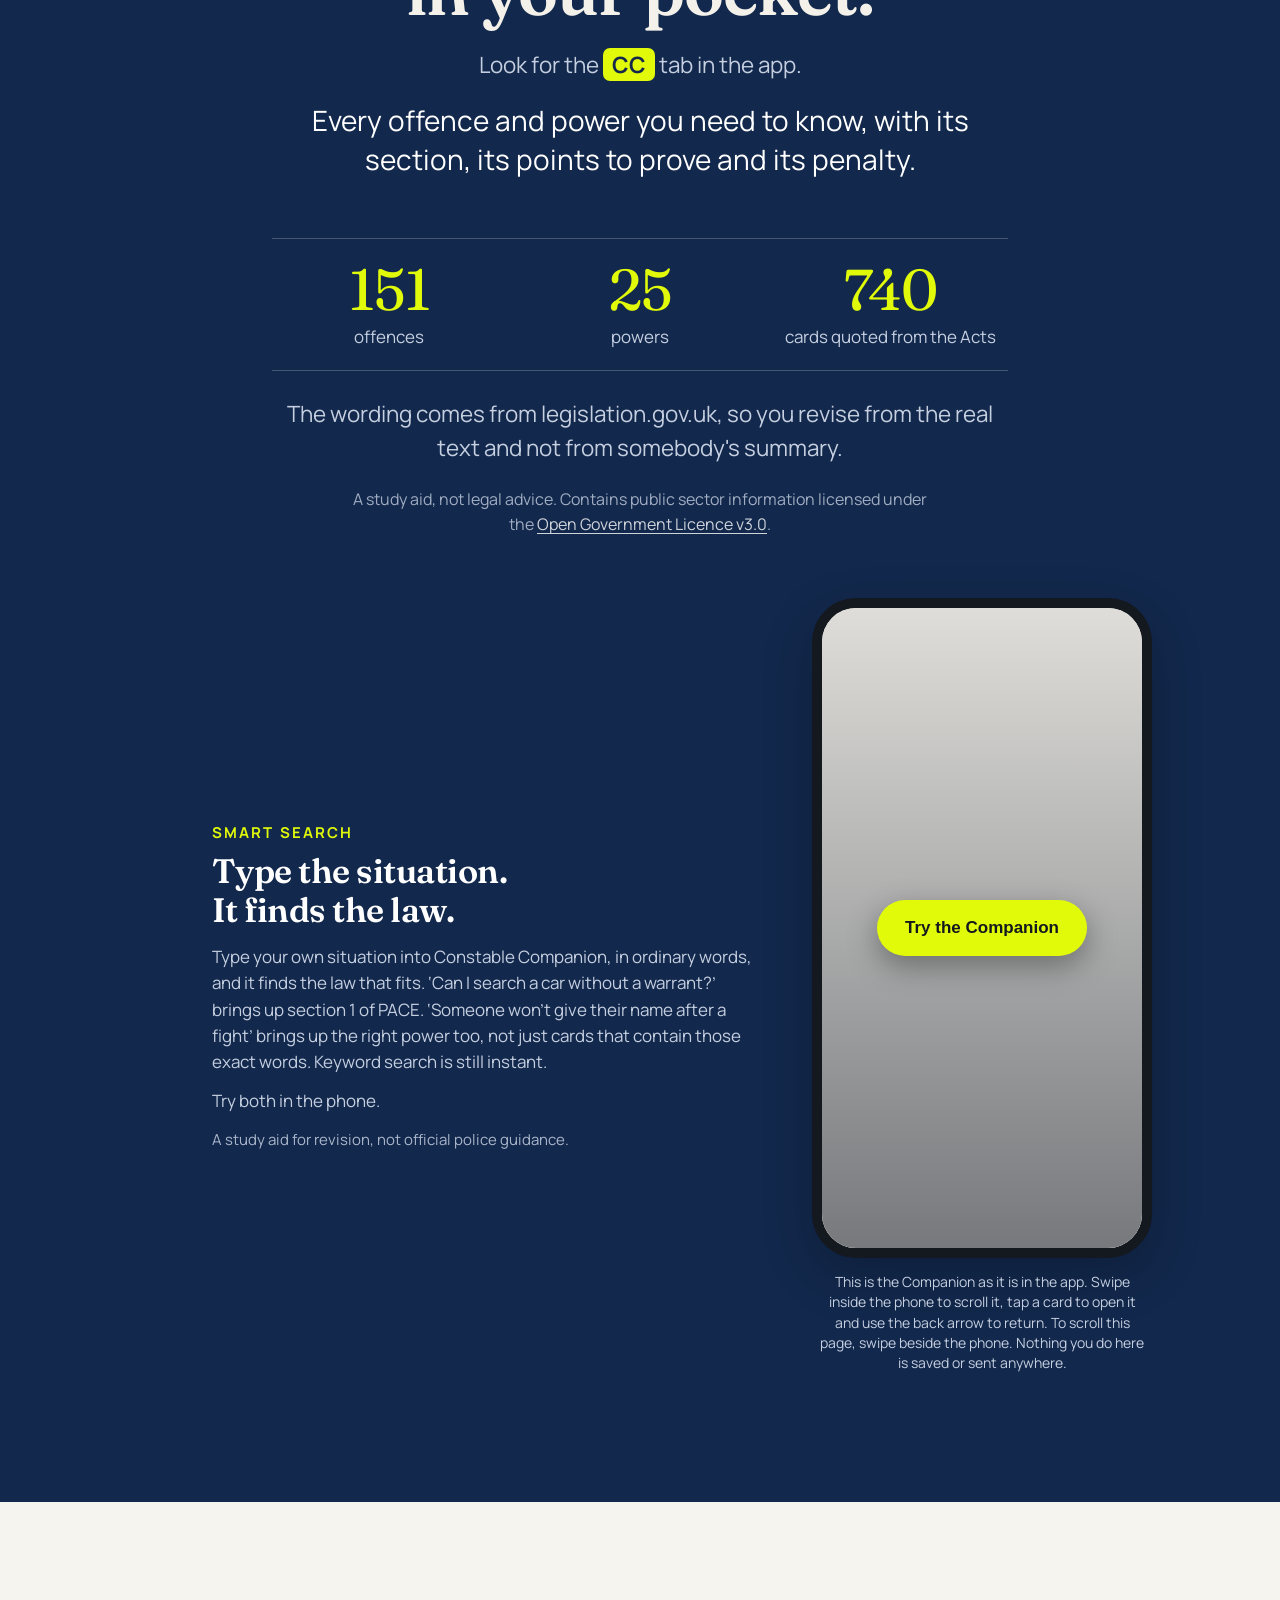
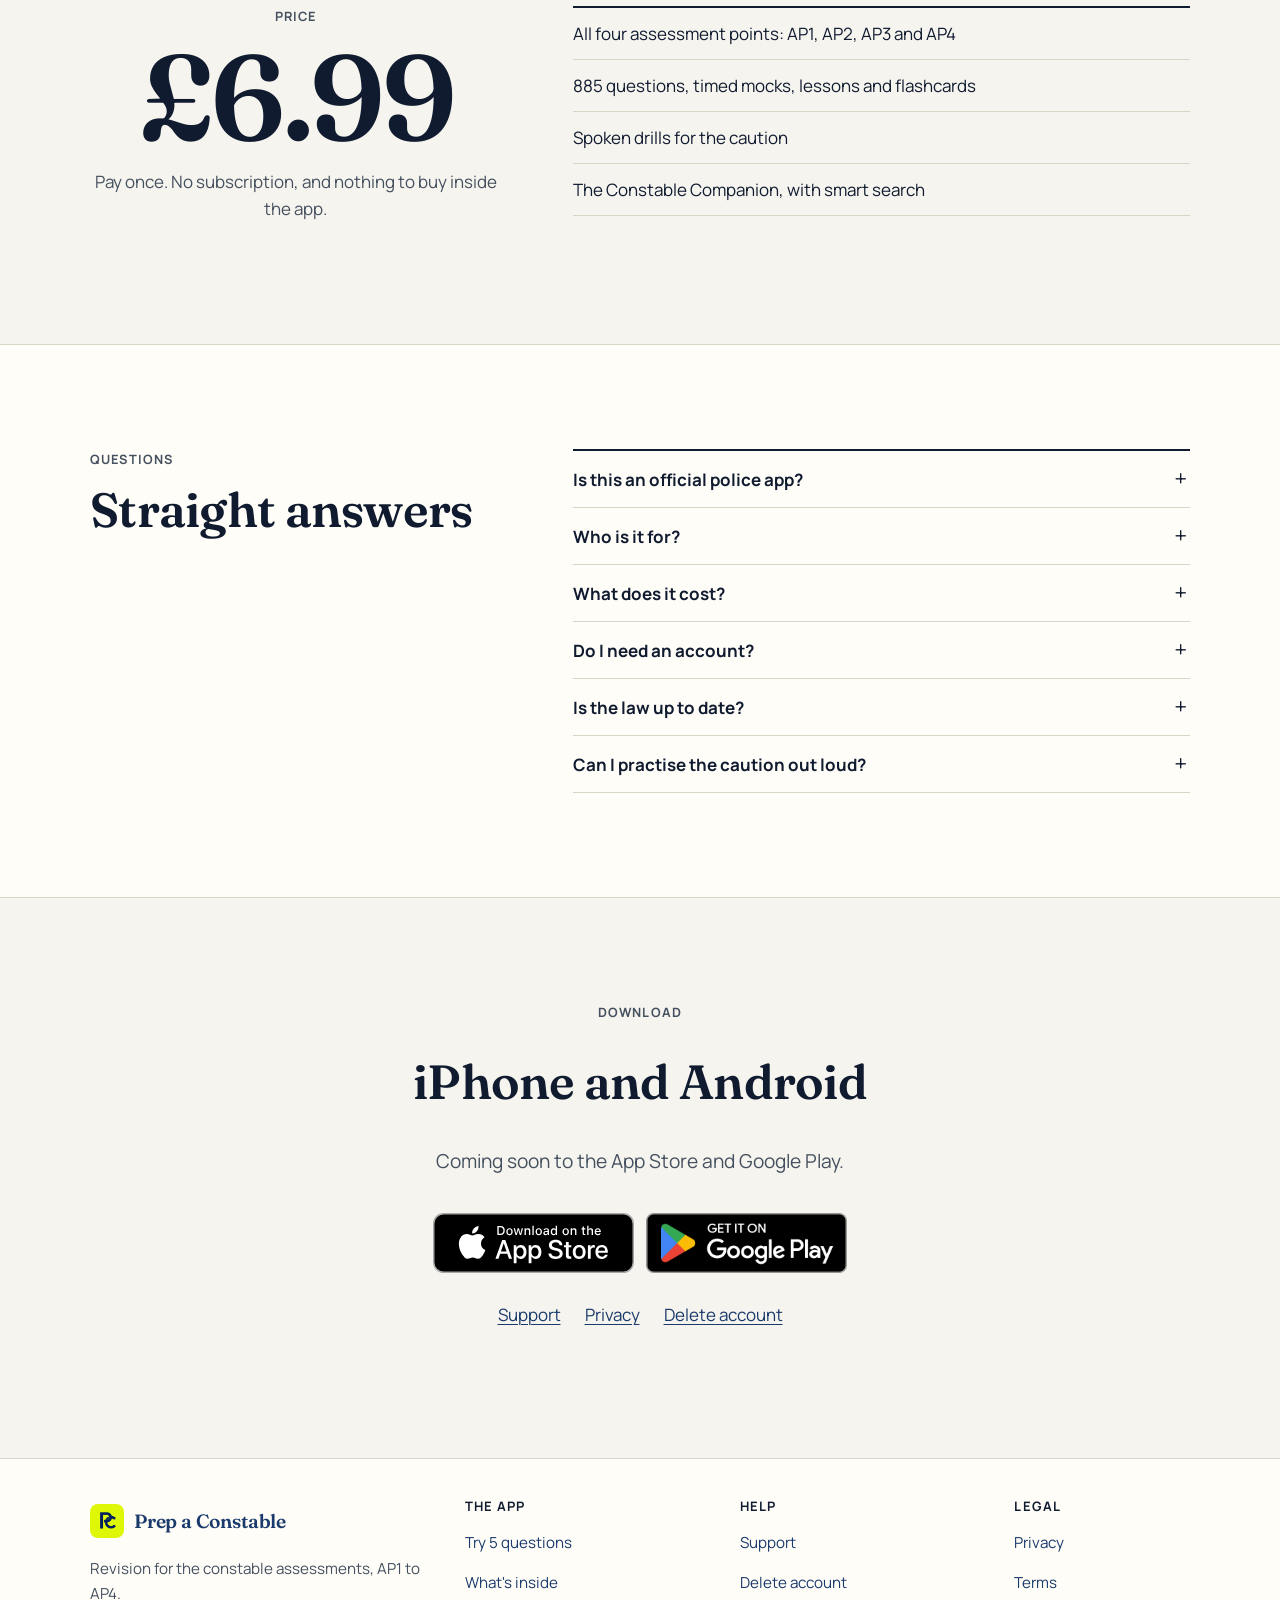
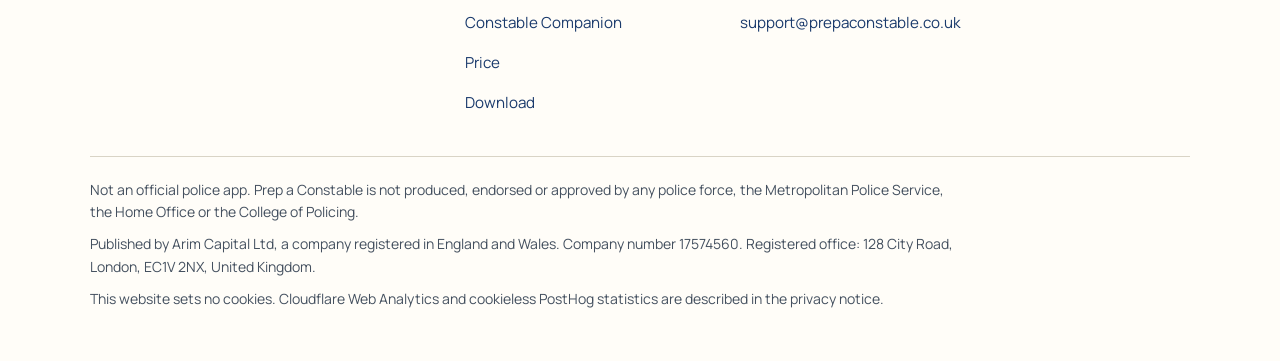
==== commit 0b9bd0ee: "Site check fixes: one line under the stats, no blocked inline styles, email breaks at @ - The last r" ====
--- a/index.html
+++ b/index.html
@@ -209,7 +209,7 @@
 <div class="foot-brand"><a class="brand" href="./"><img src="assets/icon-128.png" alt="" width="34" height="34"><span>Prep a Constable</span></a>
 <p class="foot-tag">Revision for the constable assessments, AP1 to AP4.</p></div>
 <nav class="foot-col" aria-label="The app"><h2>The app</h2><ul><li><a href="#demo">Try 5 questions</a></li><li><a href="#features">What's inside</a></li><li><a href="#law">Constable Companion</a></li><li><a href="#pricing">Price</a></li><li><a href="#download">Download</a></li></ul></nav>
-<nav class="foot-col" aria-label="Help"><h2>Help</h2><ul><li><a href="support/">Support</a></li><li><a href="delete-account/">Delete account</a></li><li><a href="mailto:support@prepaconstable.co.uk">support@prepaconstable.co.uk</a></li></ul></nav>
+<nav class="foot-col" aria-label="Help"><h2>Help</h2><ul><li><a href="support/">Support</a></li><li><a href="delete-account/">Delete account</a></li><li><a href="mailto:support@prepaconstable.co.uk">support@<wbr>prepaconstable.co.uk</a></li></ul></nav>
 <nav class="foot-col" aria-label="Legal"><h2>Legal</h2><ul><li><a href="privacy/">Privacy</a></li><li><a href="terms/">Terms</a></li></ul></nav>
 </div>
 <div class="foot-legal">
--- a/assets/site.css
+++ b/assets/site.css
@@ -281,6 +281,8 @@
 
 .ledger { list-style: none; margin: 0; padding: 0; border-top: 2px solid var(--ink); }
 .ledger li { display: grid; grid-template-columns: 5.2rem minmax(0, 1fr); gap: 2px 18px; padding: 18px 0; border-bottom: 1px solid var(--rule); align-items: baseline; }
+/* the section's own bottom edge closes the list: no second line under the last row */
+.ledger li:last-child { border-bottom: 0; }
 .ledger .n { font-family: var(--serif); font-size: 2.1rem; line-height: 1; letter-spacing: -0.02em; font-variant-numeric: lining-nums; }
 .ledger h3 { font-family: var(--sans); font-weight: 700; font-size: 1.0625rem; letter-spacing: 0; line-height: 1.35; }
 .ledger p { grid-column: 2; margin: 0; color: var(--soft); }
